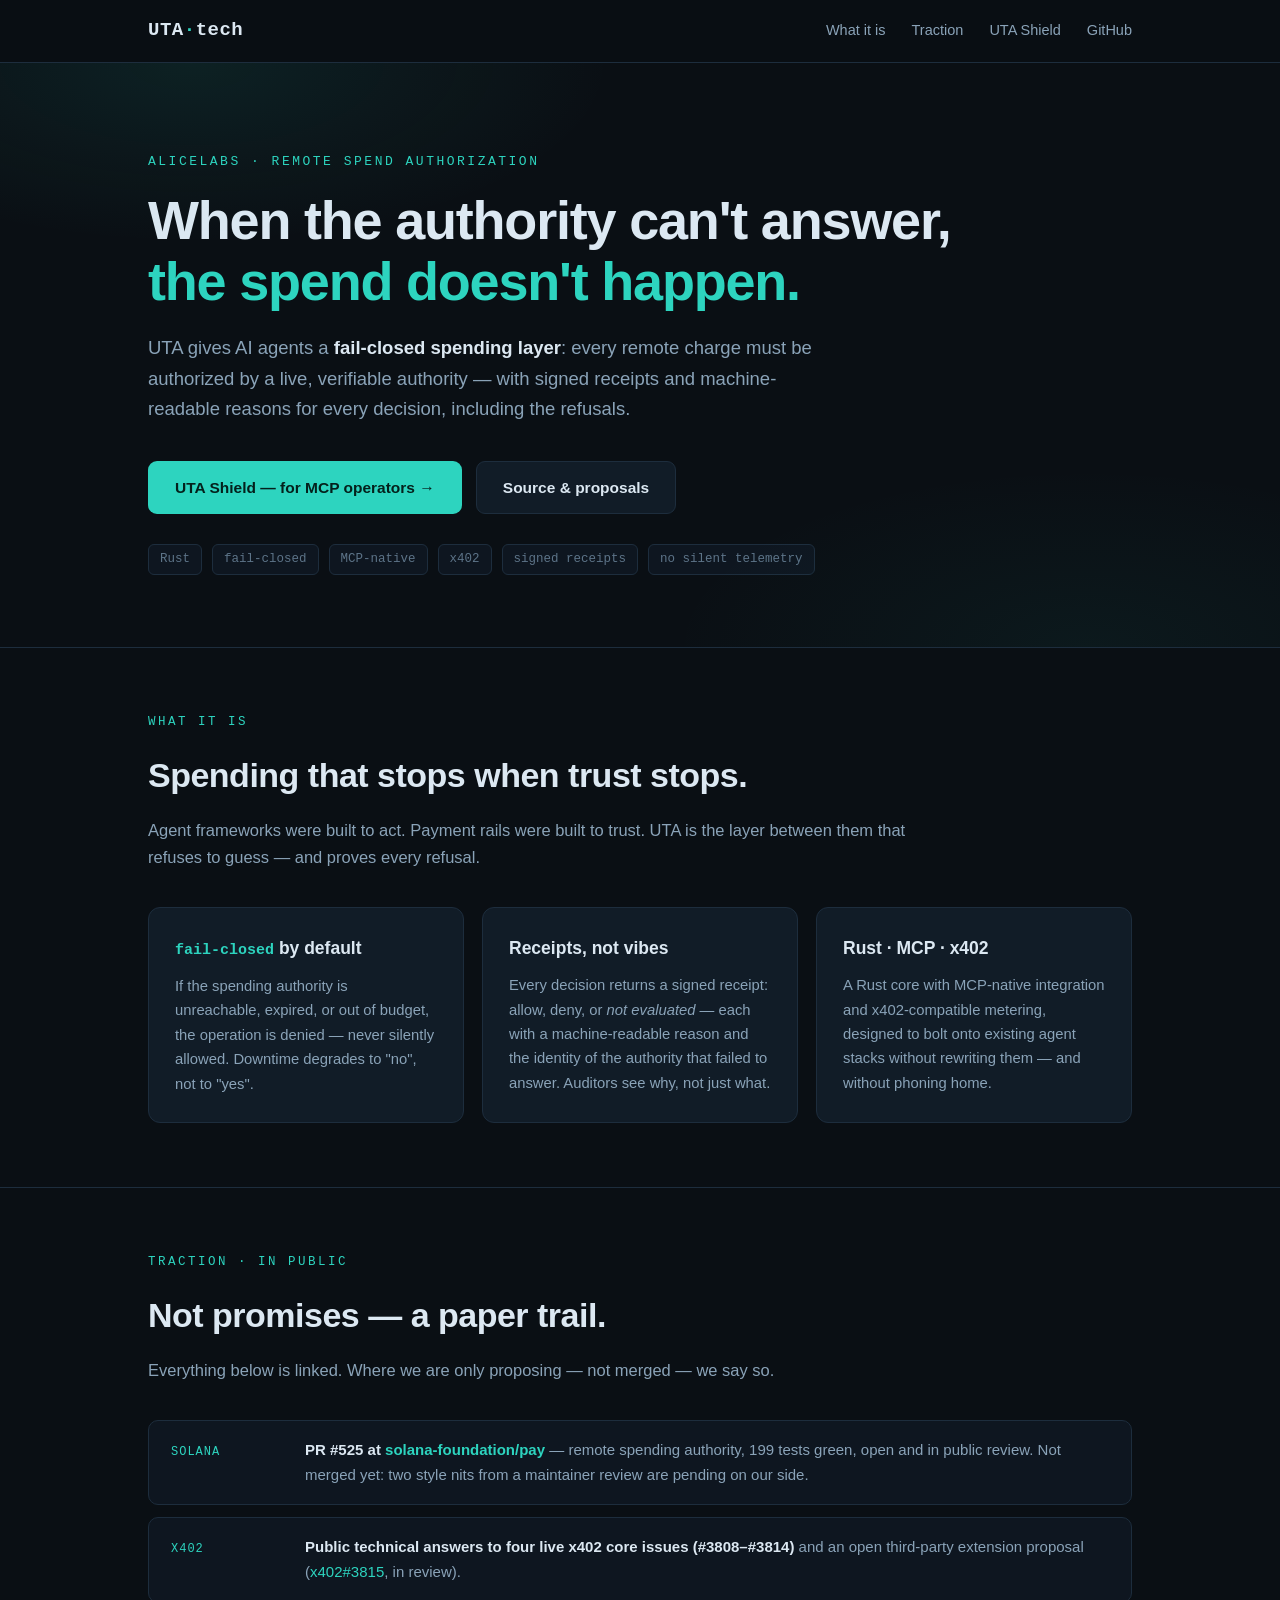
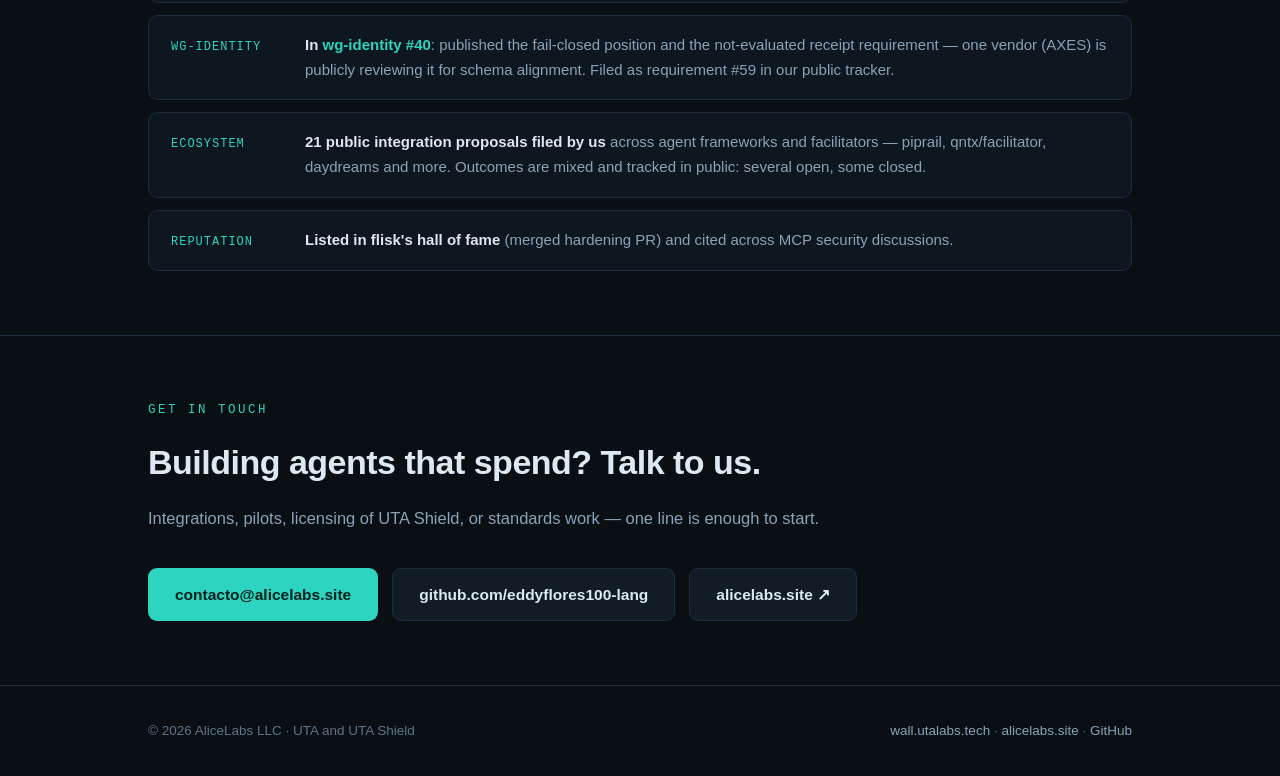
==== index.html @ 0d1d4162 "fix: honest traction rows (audit) — no merged claims, ours-only proposals" ====
<!DOCTYPE html>
<html lang="en">
<head>
<meta charset="UTF-8">
<meta name="viewport" content="width=device-width, initial-scale=1.0">
<title>UTA — fail-closed spend authorization for AI agents · AliceLabs</title>
<meta name="description" content="UTA makes remote spending by AI agents verifiable and fail-closed: when the spending authority can't answer, the spend doesn't happen. Rust, MCP-native, x402-ready. By AliceLabs.">
<link rel="icon" href="data:image/svg+xml,%3Csvg xmlns='http://www.w3.org/2000/svg' viewBox='0 0 32 32'%3E%3Crect width='32' height='32' rx='7' fill='%230a0f14'/%3E%3Cpath d='M8 22 L16 7 L24 22 Z' fill='none' stroke='%232dd4bf' stroke-width='2.4' stroke-linejoin='round'/%3E%3Cpath d='M11.5 22 L16 13.5 L20.5 22 Z' fill='%232dd4bf'/%3E%3C/svg%3E">
<meta property="og:title" content="UTA — fail-closed spend authorization for AI agents">
<meta property="og:description" content="When the authority can't answer, the spend doesn't happen. Rust · MCP · x402. By AliceLabs.">
<meta property="og:url" content="https://utalabs.tech">
<meta property="og:type" content="website">
<style>
  :root{
    --bg:#0a0f14; --bg2:#0e1620; --panel:#111c27; --line:#1d2d3d;
    --tx:#dce8f2; --dim:#8aa3b8; --faint:#5d7488;
    --acc:#2dd4bf; --acc2:#5eead4;
    --mono:'SF Mono',ui-monospace,'Cascadia Code',Menlo,Consolas,monospace;
    --sans:-apple-system,BlinkMacSystemFont,'Segoe UI',Roboto,'Helvetica Neue',Arial,sans-serif;
  }
  *{margin:0;padding:0;box-sizing:border-box}
  html{scroll-behavior:smooth}
  body{background:var(--bg);color:var(--tx);font-family:var(--sans);line-height:1.65;-webkit-font-smoothing:antialiased}
  a{color:var(--acc);text-decoration:none}
  a:hover{color:var(--acc2)}
  .wrap{max-width:1040px;margin:0 auto;padding:0 28px}
  nav{position:sticky;top:0;z-index:9;background:rgba(10,15,20,.86);backdrop-filter:blur(10px);border-bottom:1px solid var(--line)}
  nav .wrap{display:flex;align-items:center;justify-content:space-between;height:62px}
  .brand{font-family:var(--mono);font-weight:700;font-size:19px;letter-spacing:.5px;color:var(--tx)}
  .brand span{color:var(--acc)}
  .navlinks{display:flex;gap:26px;font-size:14.5px}
  .navlinks a{color:var(--dim)}
  .navlinks a:hover{color:var(--acc2)}
  header{padding:88px 0 72px;border-bottom:1px solid var(--line);position:relative;overflow:hidden}
  header::before{content:"";position:absolute;inset:0;background:
    radial-gradient(700px 300px at 15% 0%,rgba(45,212,191,.09),transparent 60%),
    radial-gradient(700px 300px at 85% 100%,rgba(45,212,191,.05),transparent 60%);pointer-events:none}
  .kick{font-family:var(--mono);font-size:13px;letter-spacing:2.5px;text-transform:uppercase;color:var(--acc);margin-bottom:18px}
  h1{font-size:clamp(32px,5.2vw,54px);line-height:1.12;font-weight:800;letter-spacing:-1.2px;max-width:820px}
  h1 em{font-style:normal;color:var(--acc)}
  .sub{margin-top:22px;font-size:18.5px;color:var(--dim);max-width:700px}
  .sub strong{color:var(--tx);font-weight:600}
  .ctas{margin-top:36px;display:flex;gap:14px;flex-wrap:wrap}
  .btn{display:inline-block;padding:13px 26px;border-radius:9px;font-weight:600;font-size:15.5px;border:1px solid transparent;transition:.18s}
  .btn.pri{background:var(--acc);color:#04211c}
  .btn.pri:hover{background:var(--acc2)}
  .btn.sec{border-color:var(--line);color:var(--tx);background:var(--panel)}
  .btn.sec:hover{border-color:var(--acc);color:var(--acc2)}
  .tags{margin-top:30px;display:flex;gap:10px;flex-wrap:wrap;font-family:var(--mono);font-size:12.5px;color:var(--faint)}
  .tags i{font-style:normal;border:1px solid var(--line);border-radius:6px;padding:4px 11px;background:var(--bg2)}
  section{padding:64px 0;border-bottom:1px solid var(--line)}
  .lbl{font-family:var(--mono);font-size:12.5px;letter-spacing:2.5px;text-transform:uppercase;color:var(--acc);margin-bottom:14px}
  h2{font-size:clamp(24px,3.4vw,34px);font-weight:750;letter-spacing:-.5px;margin-bottom:14px}
  .lead{color:var(--dim);font-size:16.5px;max-width:760px;margin-bottom:36px}
  .cards{display:grid;grid-template-columns:repeat(auto-fit,minmax(280px,1fr));gap:18px}
  .card{background:var(--panel);border:1px solid var(--line);border-radius:12px;padding:26px}
  .card h3{font-size:17.5px;margin-bottom:10px;font-weight:700}
  .card h3 code{font-family:var(--mono);color:var(--acc);font-size:15px}
  .card p{color:var(--dim);font-size:14.8px}
  .rows{display:flex;flex-direction:column;gap:12px}
  .row{display:flex;gap:16px;align-items:baseline;background:var(--bg2);border:1px solid var(--line);border-radius:10px;padding:17px 22px}
  .row .b{font-family:var(--mono);font-size:12px;color:var(--acc);white-space:nowrap;letter-spacing:1px;text-transform:uppercase;min-width:118px}
  .row p{color:var(--dim);font-size:15px}
  .row p b{color:var(--tx);font-weight:600}
  .contact{display:flex;gap:14px;flex-wrap:wrap;margin-top:8px}
  footer{padding:34px 0;color:var(--faint);font-size:13.5px}
  footer .wrap{display:flex;justify-content:space-between;flex-wrap:wrap;gap:10px}
  footer a{color:var(--dim)}
  @media(max-width:640px){ .row{flex-direction:column;gap:6px} .navlinks{display:none} }
</style>
</head>
<body>

<nav>
  <div class="wrap">
    <div class="brand">UTA<span>·</span>tech</div>
    <div class="navlinks">
      <a href="#what">What it is</a>
      <a href="#proof">Traction</a>
      <a href="https://wall.utalabs.tech">UTA&nbsp;Shield</a>
      <a href="https://github.com/eddyflores100-lang">GitHub</a>
    </div>
  </div>
</nav>

<header>
  <div class="wrap">
    <div class="kick">AliceLabs · Remote spend authorization</div>
    <h1>When the authority can't answer, <em>the spend doesn't happen.</em></h1>
    <p class="sub">UTA gives AI agents a <strong>fail-closed spending layer</strong>: every remote charge must be authorized by a live, verifiable authority — with signed receipts and machine-readable reasons for every decision, including the refusals.</p>
    <div class="ctas">
      <a class="btn pri" href="https://wall.utalabs.tech">UTA Shield — for MCP operators →</a>
      <a class="btn sec" href="https://github.com/eddyflores100-lang">Source &amp; proposals</a>
    </div>
    <div class="tags"><i>Rust</i><i>fail-closed</i><i>MCP-native</i><i>x402</i><i>signed receipts</i><i>no silent telemetry</i></div>
  </div>
</header>

<section id="what">
  <div class="wrap">
    <div class="lbl">What it is</div>
    <h2>Spending that stops when trust stops.</h2>
    <p class="lead">Agent frameworks were built to act. Payment rails were built to trust. UTA is the layer between them that refuses to guess — and proves every refusal.</p>
    <div class="cards">
      <div class="card">
        <h3><code>fail-closed</code> by default</h3>
        <p>If the spending authority is unreachable, expired, or out of budget, the operation is denied — never silently allowed. Downtime degrades to "no", not to "yes".</p>
      </div>
      <div class="card">
        <h3>Receipts, not vibes</h3>
        <p>Every decision returns a signed receipt: allow, deny, or <em>not evaluated</em> — each with a machine-readable reason and the identity of the authority that failed to answer. Auditors see why, not just what.</p>
      </div>
      <div class="card">
        <h3>Rust · MCP · x402</h3>
        <p>A Rust core with MCP-native integration and x402-compatible metering, designed to bolt onto existing agent stacks without rewriting them — and without phoning home.</p>
      </div>
    </div>
  </div>
</section>

<section id="proof">
  <div class="wrap">
    <div class="lbl">Traction · in public</div>
    <h2>Not promises — a paper trail.</h2>
    <p class="lead">Everything below is linked. Where we are only proposing — not merged — we say so.</p>
    <div class="rows">
      <div class="row"><div class="b">Solana</div><p><b>PR #525 at <a href="https://github.com/solana-foundation/pay">solana-foundation/pay</a></b> — remote spending authority, 199 tests green, open and in public review. Not merged yet: two style nits from a maintainer review are pending on our side.</p></div>
      <div class="row"><div class="b">x402</div><p><b>Public technical answers to four live x402 core issues (#3808–#3814)</b> and an open third-party extension proposal (<a href="https://github.com/x402-foundation/x402/pull/3815">x402#3815</a>, in review).</p></div>
      <div class="row"><div class="b">wg-identity</div><p><b>In <a href="https://github.com/x402-foundation/wg-identity">wg-identity #40</a></b>: published the fail-closed position and the not-evaluated receipt requirement — one vendor (AXES) is publicly reviewing it for schema alignment. Filed as requirement #59 in our public tracker.</p></div>
      <div class="row"><div class="b">Ecosystem</div><p><b>21 public integration proposals filed by us</b> across agent frameworks and facilitators — piprail, qntx/facilitator, daydreams and more. Outcomes are mixed and tracked in public: several open, some closed.</p></div>
      <div class="row"><div class="b">Reputation</div><p><b>Listed in flisk's hall of fame</b> (merged hardening PR) and cited across MCP security discussions.</p></div>
    </div>
  </div>
</section>

<section id="contact">
  <div class="wrap">
    <div class="lbl">Get in touch</div>
    <h2>Building agents that spend? Talk to us.</h2>
    <p class="lead">Integrations, pilots, licensing of UTA Shield, or standards work — one line is enough to start.</p>
    <div class="contact">
      <a class="btn pri" href="mailto:contacto@alicelabs.site">contacto@alicelabs.site</a>
      <a class="btn sec" href="https://github.com/eddyflores100-lang">github.com/eddyflores100-lang</a>
      <a class="btn sec" href="https://alicelabs.site">alicelabs.site ↗</a>
    </div>
  </div>
</section>

<footer>
  <div class="wrap">
    <div>© 2026 AliceLabs LLC · UTA and UTA Shield</div>
    <div><a href="https://wall.utalabs.tech">wall.utalabs.tech</a> · <a href="https://alicelabs.site">alicelabs.site</a> · <a href="https://github.com/eddyflores100-lang">GitHub</a></div>
  </div>
</footer>

</body>
</html>
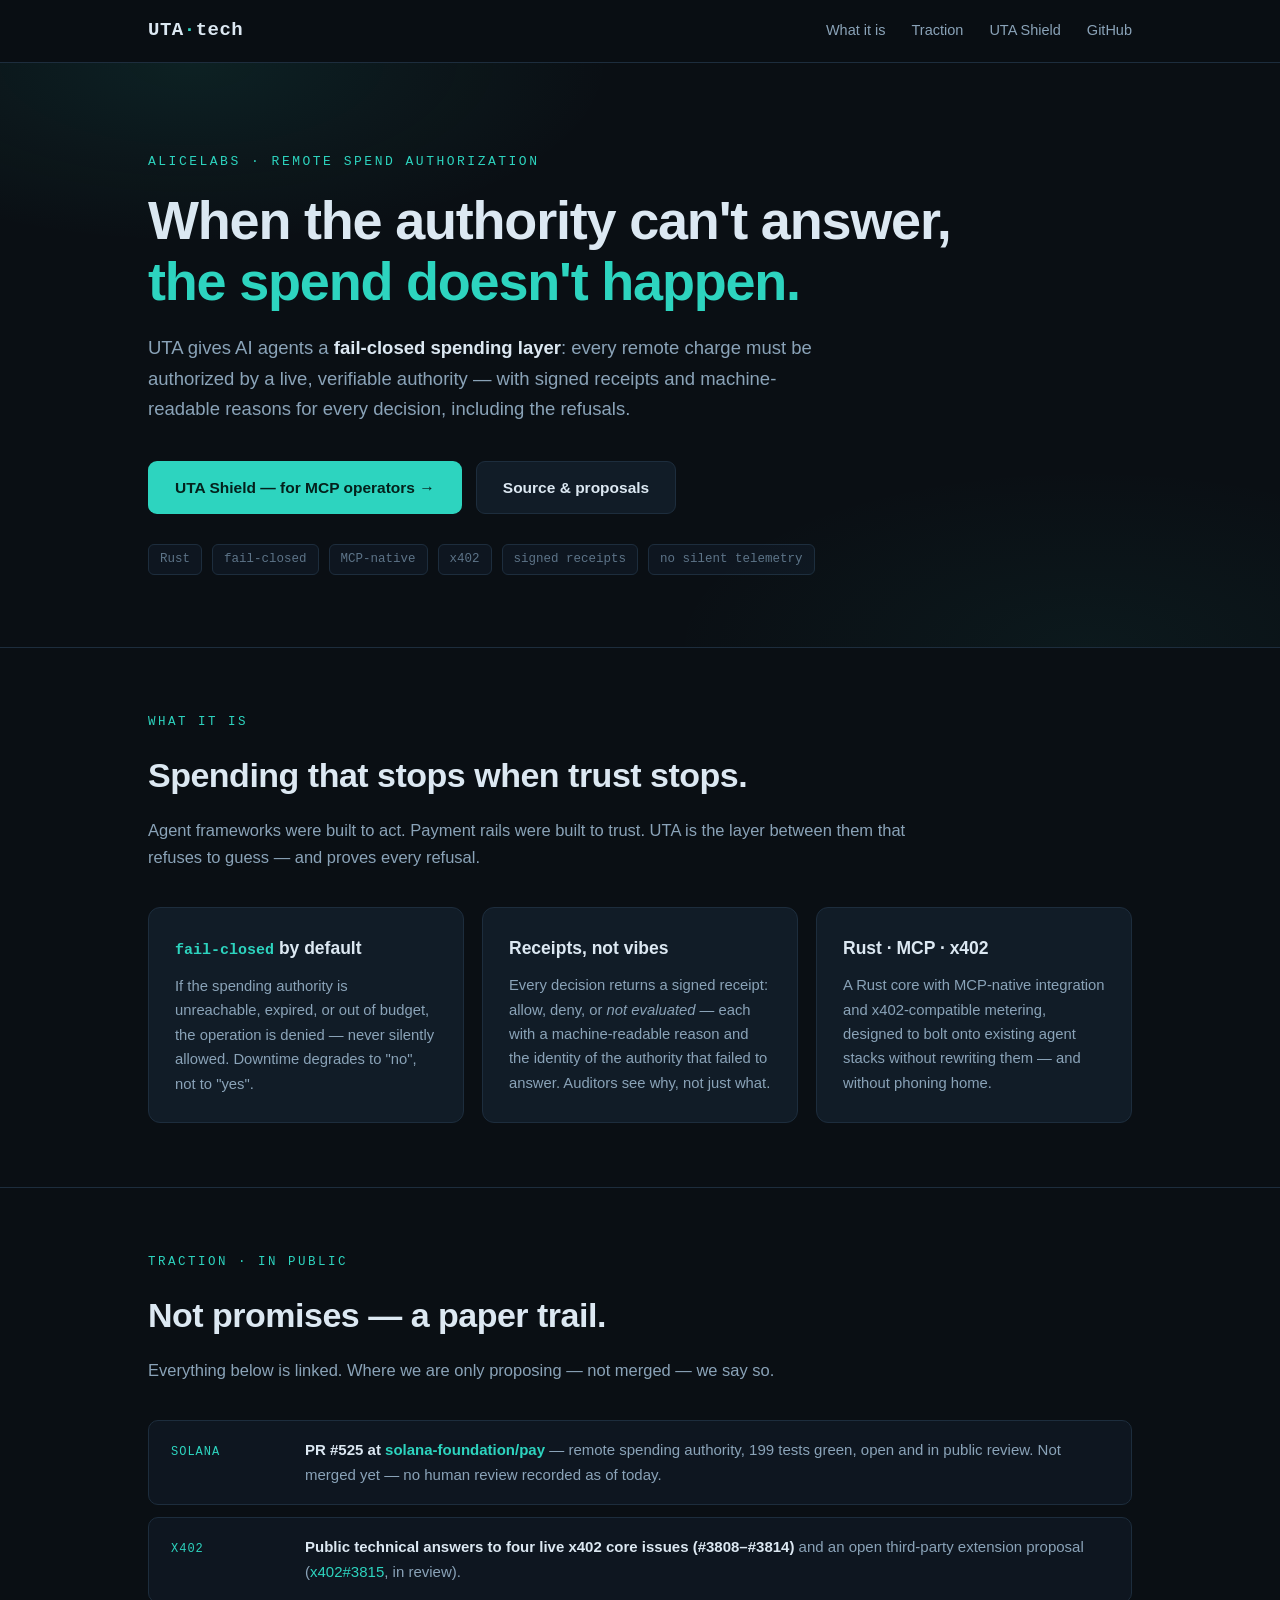
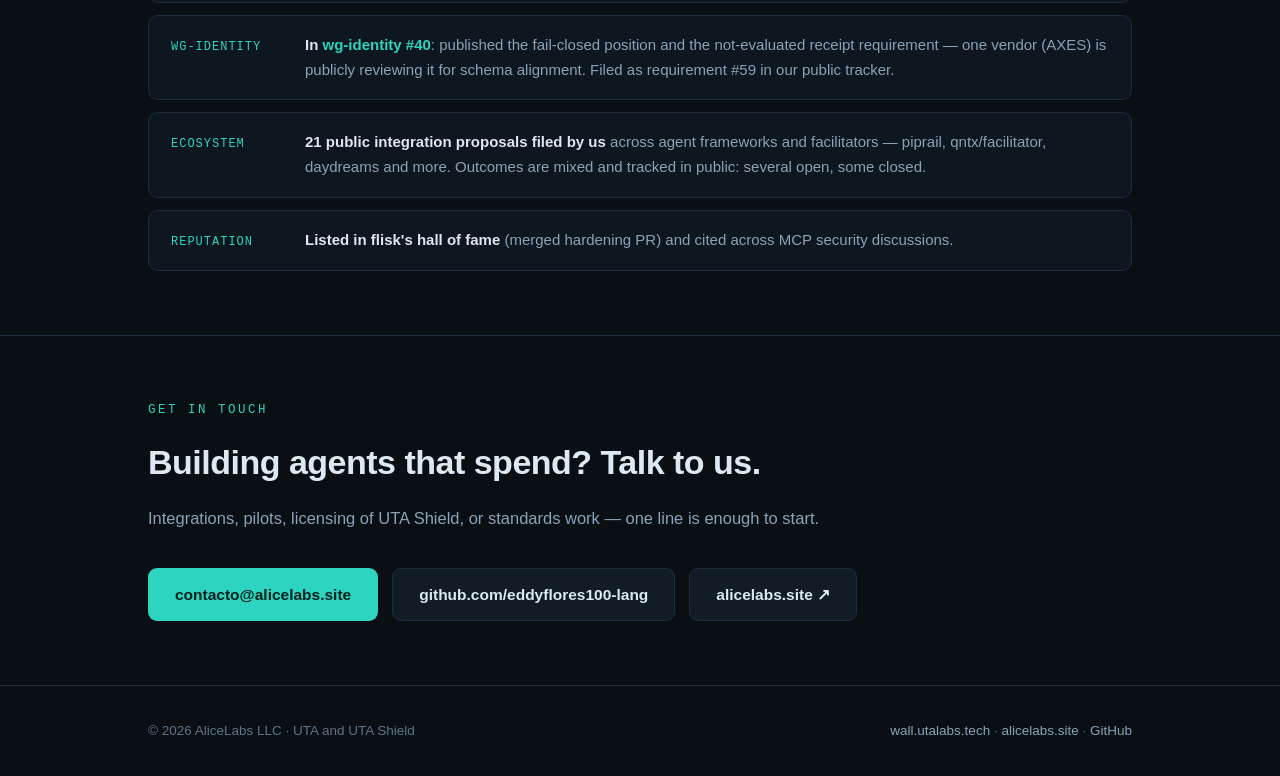
==== commit a814c49d: "fix: pay#525 row — no verifiable human review; state only facts" ====
--- a/index.html
+++ b/index.html
@@ -124,7 +124,7 @@
     <h2>Not promises — a paper trail.</h2>
     <p class="lead">Everything below is linked. Where we are only proposing — not merged — we say so.</p>
     <div class="rows">
-      <div class="row"><div class="b">Solana</div><p><b>PR #525 at <a href="https://github.com/solana-foundation/pay">solana-foundation/pay</a></b> — remote spending authority, 199 tests green, open and in public review. Not merged yet: two style nits from a maintainer review are pending on our side.</p></div>
+      <div class="row"><div class="b">Solana</div><p><b>PR #525 at <a href="https://github.com/solana-foundation/pay">solana-foundation/pay</a></b> — remote spending authority, 199 tests green, open and in public review. Not merged yet — no human review recorded as of today.</p></div>
       <div class="row"><div class="b">x402</div><p><b>Public technical answers to four live x402 core issues (#3808–#3814)</b> and an open third-party extension proposal (<a href="https://github.com/x402-foundation/x402/pull/3815">x402#3815</a>, in review).</p></div>
       <div class="row"><div class="b">wg-identity</div><p><b>In <a href="https://github.com/x402-foundation/wg-identity">wg-identity #40</a></b>: published the fail-closed position and the not-evaluated receipt requirement — one vendor (AXES) is publicly reviewing it for schema alignment. Filed as requirement #59 in our public tracker.</p></div>
       <div class="row"><div class="b">Ecosystem</div><p><b>21 public integration proposals filed by us</b> across agent frameworks and facilitators — piprail, qntx/facilitator, daydreams and more. Outcomes are mixed and tracked in public: several open, some closed.</p></div>
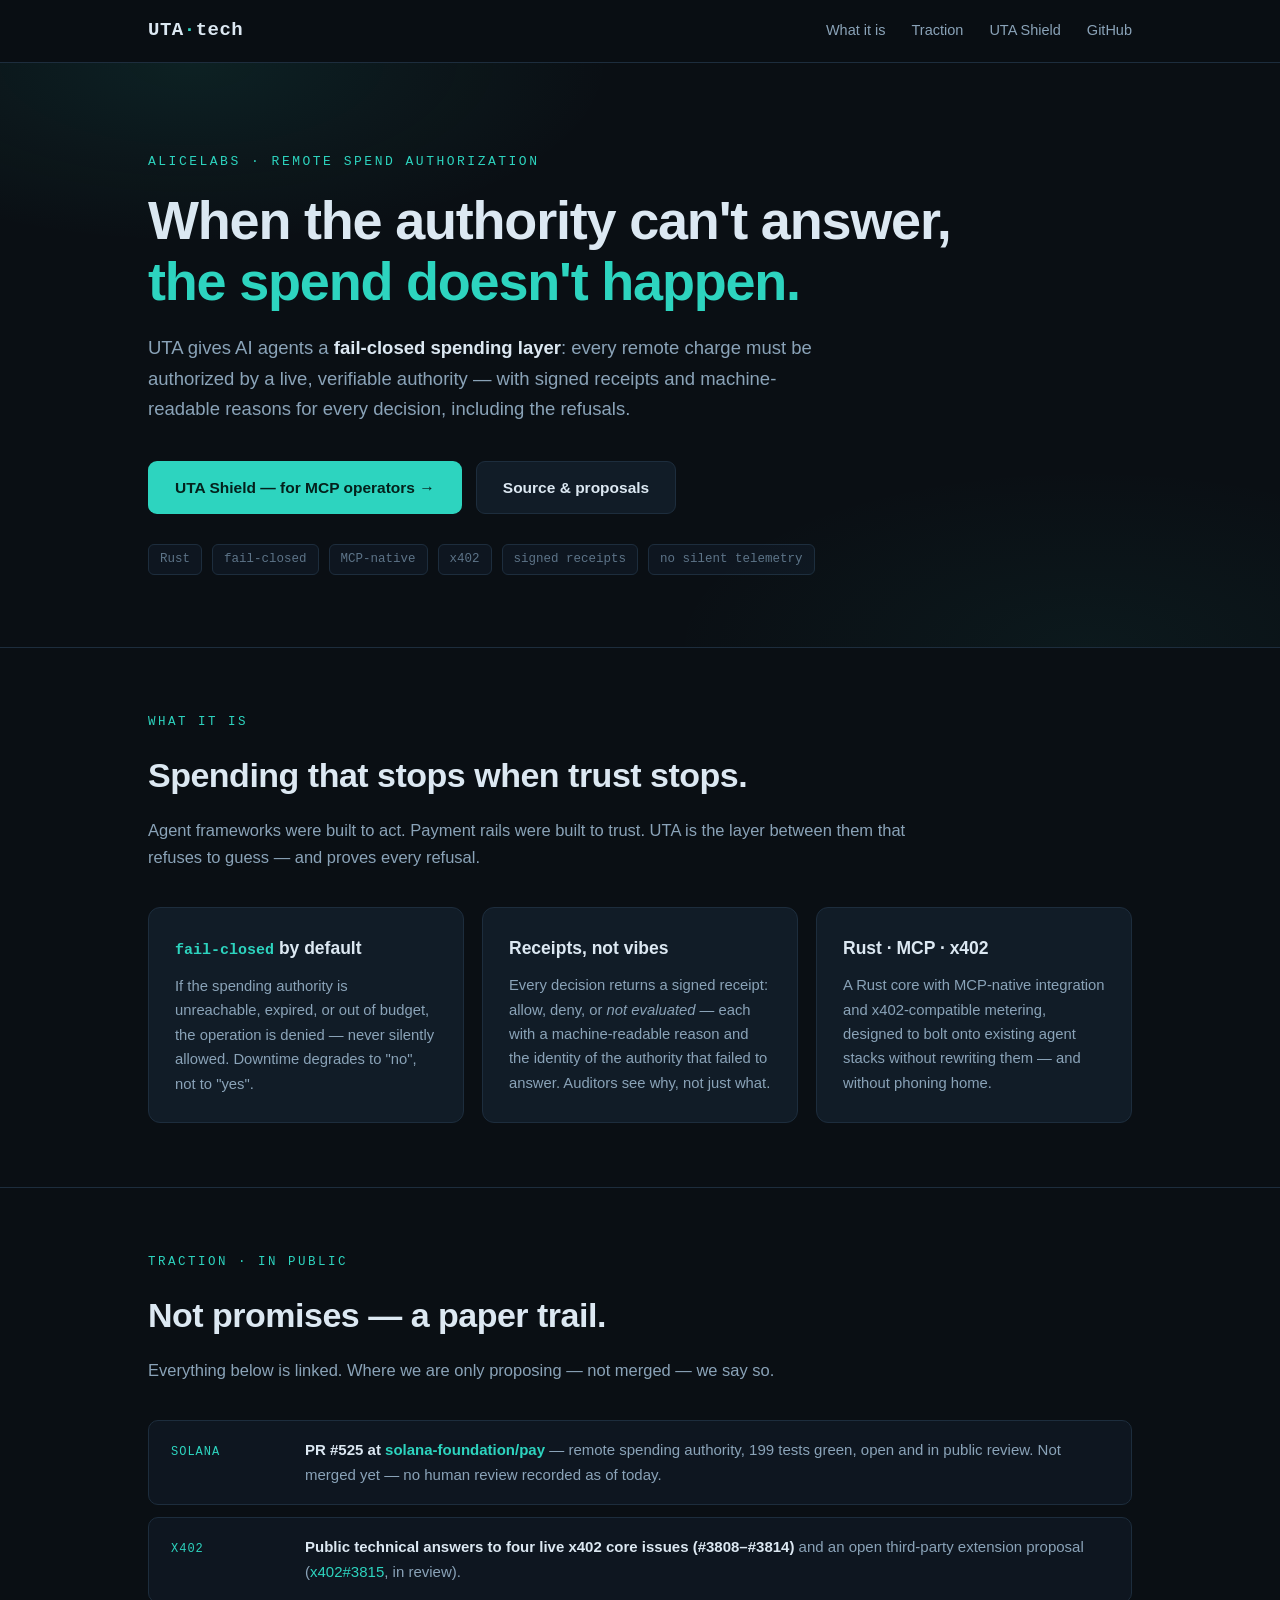
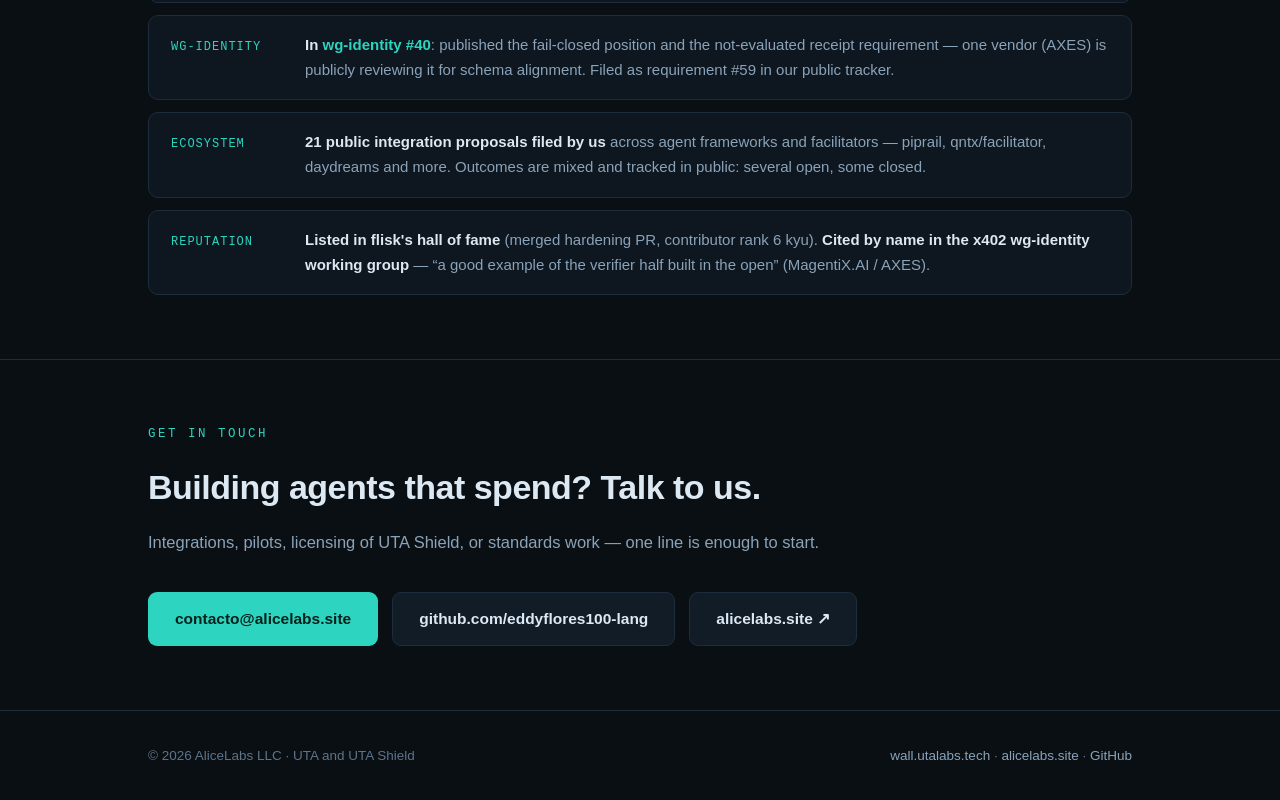
==== commit 2f888056: "fix: sharpen reputation row — concrete public citation (wg-identity) instead of vague claim" ====
--- a/index.html
+++ b/index.html
@@ -128,7 +128,7 @@
       <div class="row"><div class="b">x402</div><p><b>Public technical answers to four live x402 core issues (#3808–#3814)</b> and an open third-party extension proposal (<a href="https://github.com/x402-foundation/x402/pull/3815">x402#3815</a>, in review).</p></div>
       <div class="row"><div class="b">wg-identity</div><p><b>In <a href="https://github.com/x402-foundation/wg-identity">wg-identity #40</a></b>: published the fail-closed position and the not-evaluated receipt requirement — one vendor (AXES) is publicly reviewing it for schema alignment. Filed as requirement #59 in our public tracker.</p></div>
       <div class="row"><div class="b">Ecosystem</div><p><b>21 public integration proposals filed by us</b> across agent frameworks and facilitators — piprail, qntx/facilitator, daydreams and more. Outcomes are mixed and tracked in public: several open, some closed.</p></div>
-      <div class="row"><div class="b">Reputation</div><p><b>Listed in flisk's hall of fame</b> (merged hardening PR) and cited across MCP security discussions.</p></div>
+      <div class="row"><div class="b">Reputation</div><p><b>Listed in flisk's hall of fame</b> (merged hardening PR, contributor rank 6 kyu). <b>Cited by name in the x402 wg-identity working group</b> — “a good example of the verifier half built in the open” (MagentiX.AI / AXES).</p></div>
     </div>
   </div>
 </section>
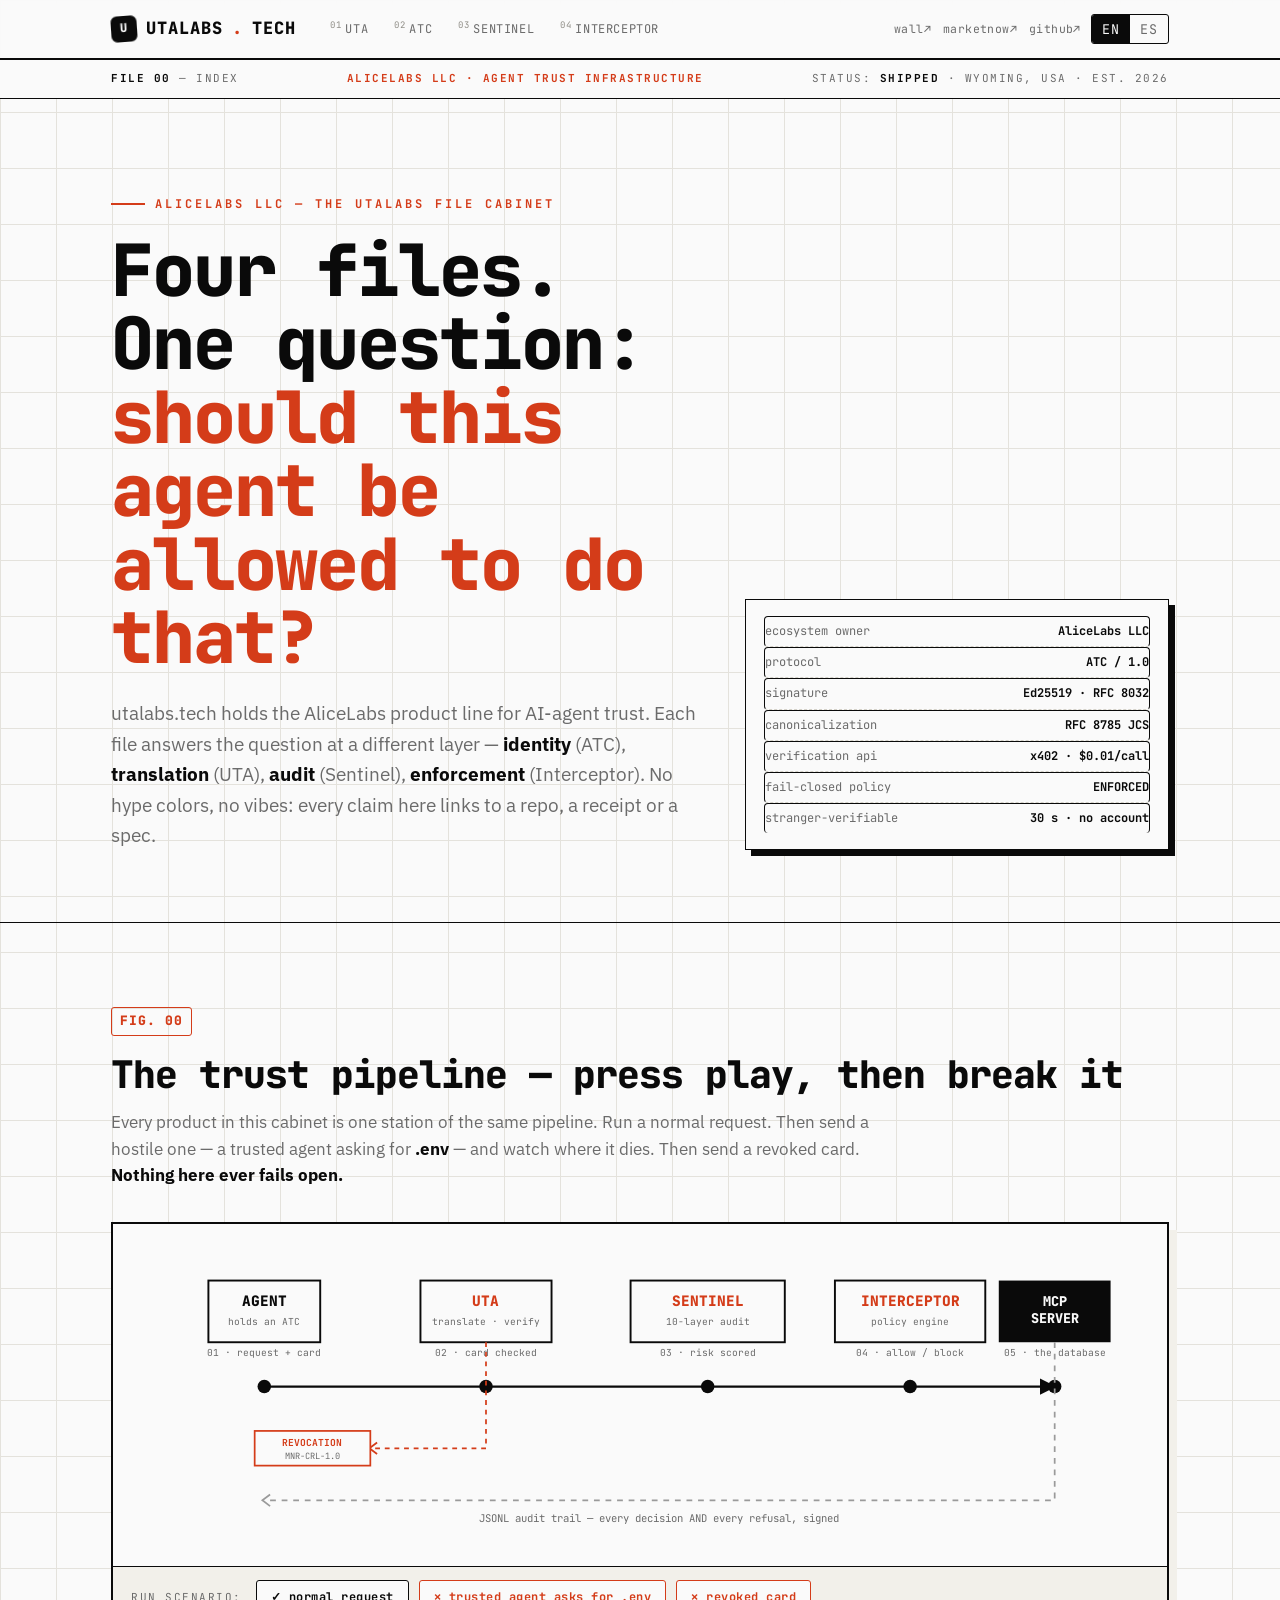
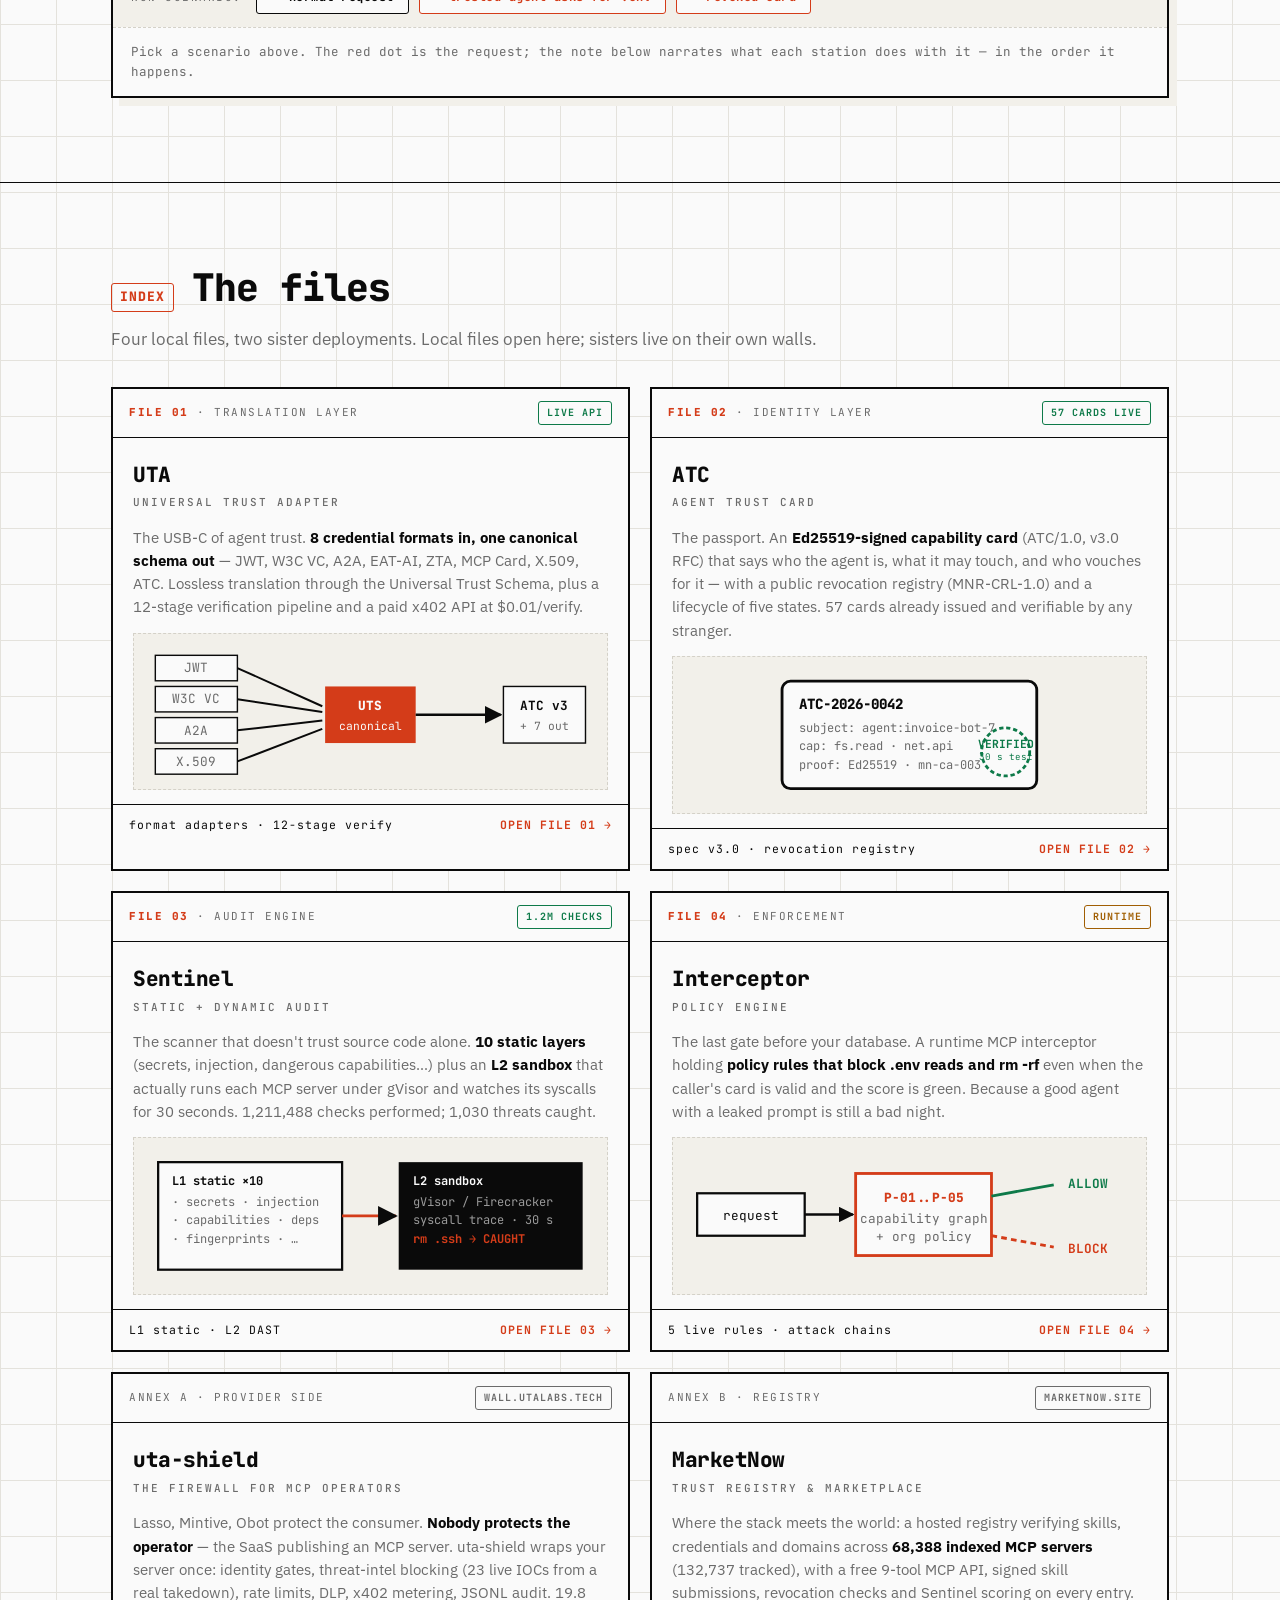
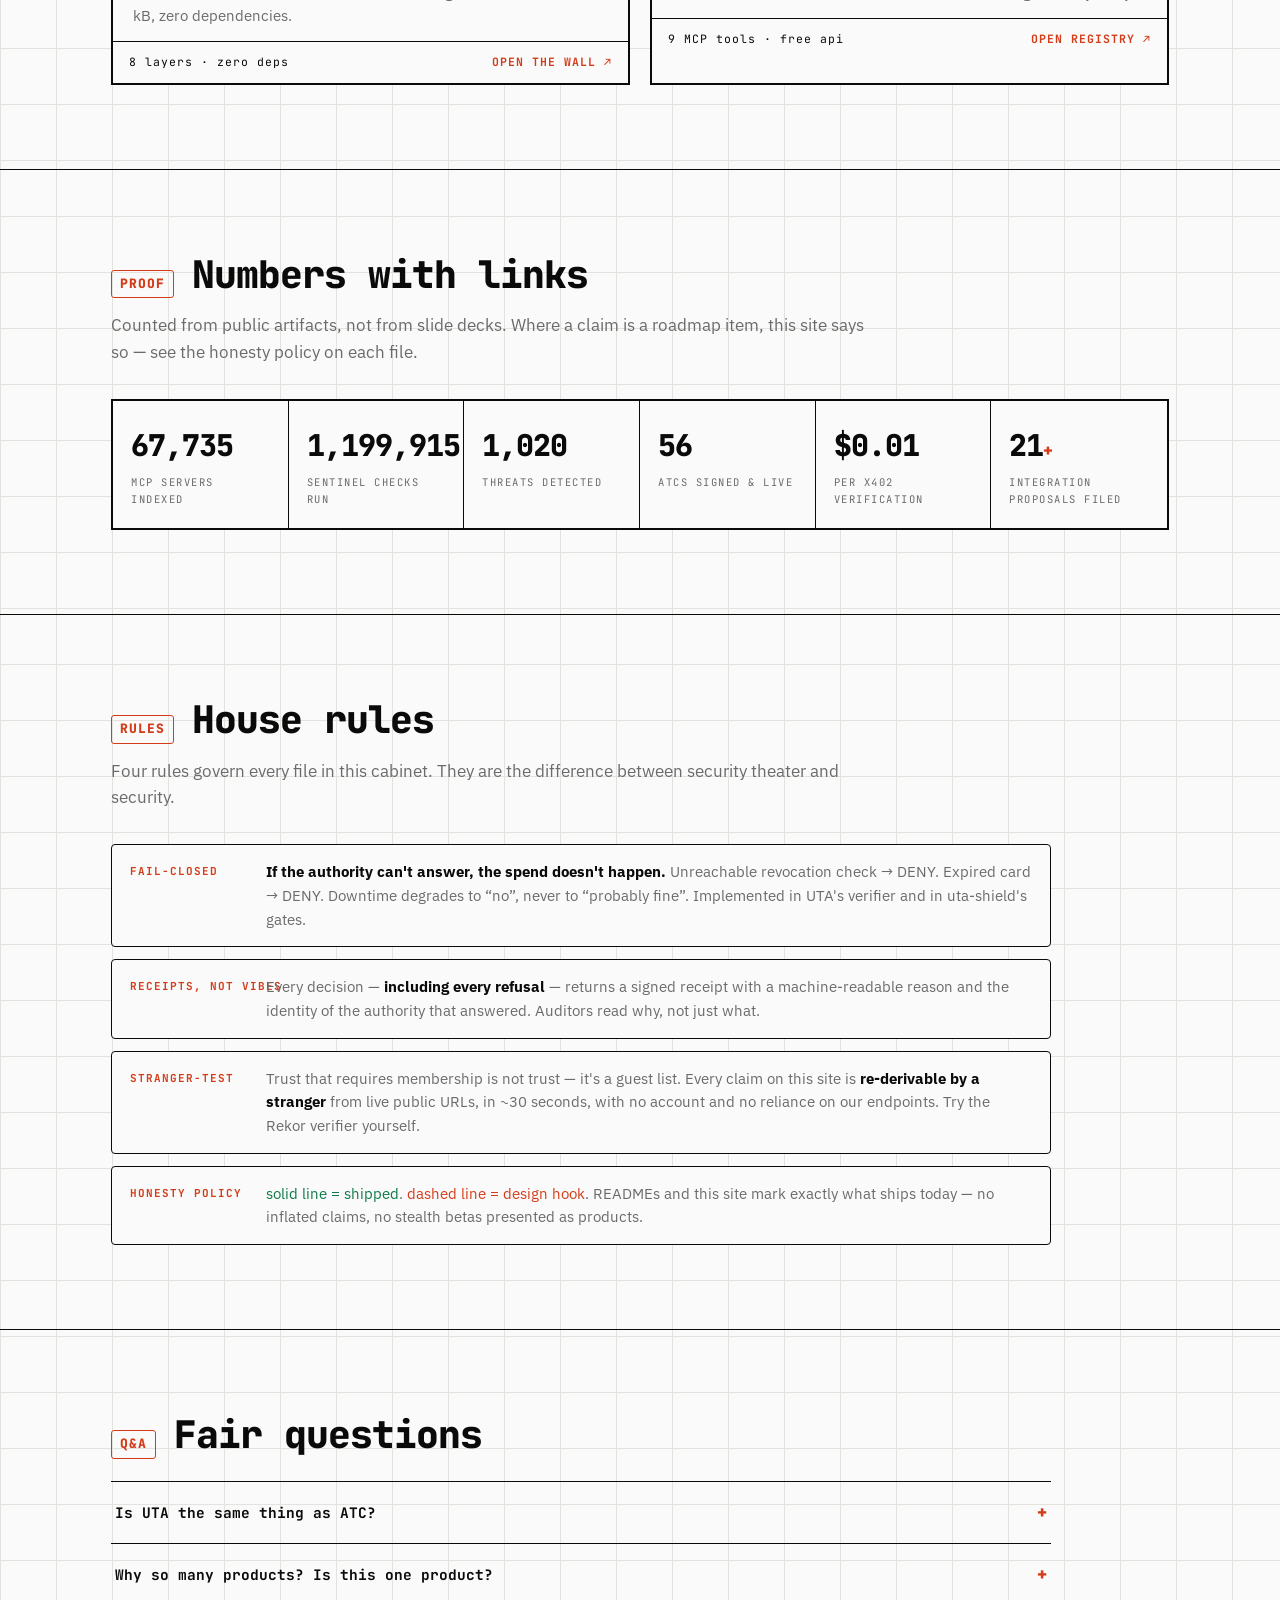
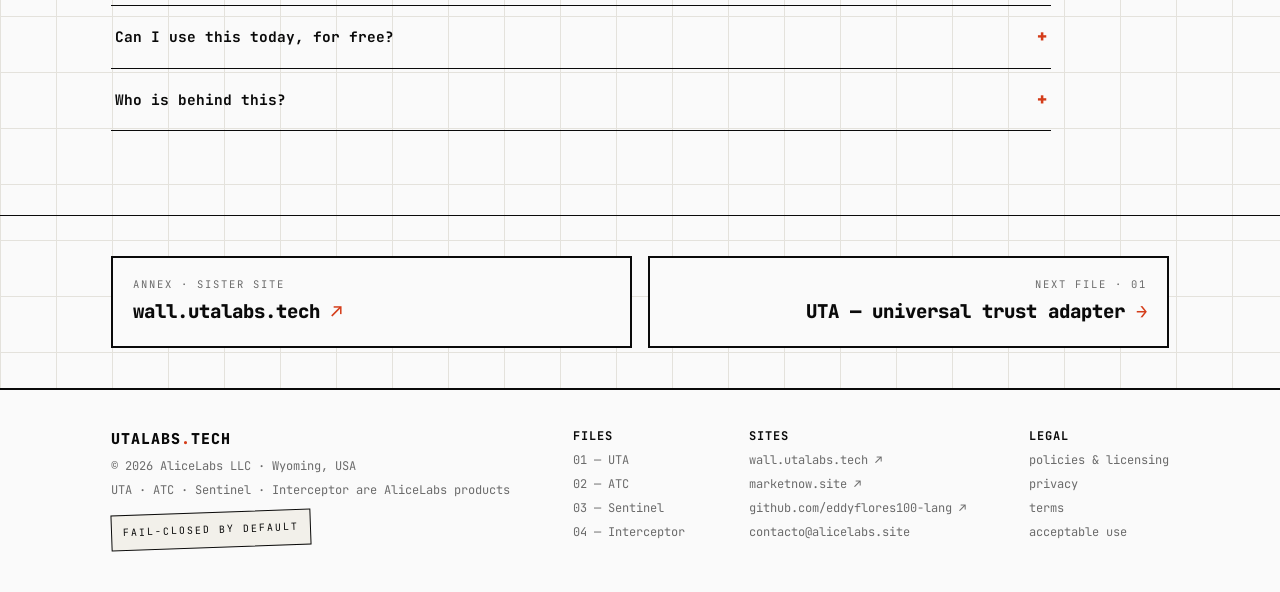
==== commit b71dba7b: "Rebuild utalabs.tech as multi-file product cabinet - remove old single-page UTA site - add FILE 01-0" ====
--- a/index.html
+++ b/index.html
@@ -1,157 +1,411 @@
 <!DOCTYPE html>
-<html lang="en">
+<html lang="en" data-lang="en">
 <head>
 <meta charset="UTF-8">
 <meta name="viewport" content="width=device-width, initial-scale=1.0">
-<title>UTA — fail-closed spend authorization for AI agents · AliceLabs</title>
-<meta name="description" content="UTA makes remote spending by AI agents verifiable and fail-closed: when the spending authority can't answer, the spend doesn't happen. Rust, MCP-native, x402-ready. By AliceLabs.">
-<link rel="icon" href="data:image/svg+xml,%3Csvg xmlns='http://www.w3.org/2000/svg' viewBox='0 0 32 32'%3E%3Crect width='32' height='32' rx='7' fill='%230a0f14'/%3E%3Cpath d='M8 22 L16 7 L24 22 Z' fill='none' stroke='%232dd4bf' stroke-width='2.4' stroke-linejoin='round'/%3E%3Cpath d='M11.5 22 L16 13.5 L20.5 22 Z' fill='%232dd4bf'/%3E%3C/svg%3E">
-<meta property="og:title" content="UTA — fail-closed spend authorization for AI agents">
-<meta property="og:description" content="When the authority can't answer, the spend doesn't happen. Rust · MCP · x402. By AliceLabs.">
-<meta property="og:url" content="https://utalabs.tech">
-<meta property="og:type" content="website">
-<style>
-  :root{
-    --bg:#0a0f14; --bg2:#0e1620; --panel:#111c27; --line:#1d2d3d;
-    --tx:#dce8f2; --dim:#8aa3b8; --faint:#5d7488;
-    --acc:#2dd4bf; --acc2:#5eead4;
-    --mono:'SF Mono',ui-monospace,'Cascadia Code',Menlo,Consolas,monospace;
-    --sans:-apple-system,BlinkMacSystemFont,'Segoe UI',Roboto,'Helvetica Neue',Arial,sans-serif;
-  }
-  *{margin:0;padding:0;box-sizing:border-box}
-  html{scroll-behavior:smooth}
-  body{background:var(--bg);color:var(--tx);font-family:var(--sans);line-height:1.65;-webkit-font-smoothing:antialiased}
-  a{color:var(--acc);text-decoration:none}
-  a:hover{color:var(--acc2)}
-  .wrap{max-width:1040px;margin:0 auto;padding:0 28px}
-  nav{position:sticky;top:0;z-index:9;background:rgba(10,15,20,.86);backdrop-filter:blur(10px);border-bottom:1px solid var(--line)}
-  nav .wrap{display:flex;align-items:center;justify-content:space-between;height:62px}
-  .brand{font-family:var(--mono);font-weight:700;font-size:19px;letter-spacing:.5px;color:var(--tx)}
-  .brand span{color:var(--acc)}
-  .navlinks{display:flex;gap:26px;font-size:14.5px}
-  .navlinks a{color:var(--dim)}
-  .navlinks a:hover{color:var(--acc2)}
-  header{padding:88px 0 72px;border-bottom:1px solid var(--line);position:relative;overflow:hidden}
-  header::before{content:"";position:absolute;inset:0;background:
-    radial-gradient(700px 300px at 15% 0%,rgba(45,212,191,.09),transparent 60%),
-    radial-gradient(700px 300px at 85% 100%,rgba(45,212,191,.05),transparent 60%);pointer-events:none}
-  .kick{font-family:var(--mono);font-size:13px;letter-spacing:2.5px;text-transform:uppercase;color:var(--acc);margin-bottom:18px}
-  h1{font-size:clamp(32px,5.2vw,54px);line-height:1.12;font-weight:800;letter-spacing:-1.2px;max-width:820px}
-  h1 em{font-style:normal;color:var(--acc)}
-  .sub{margin-top:22px;font-size:18.5px;color:var(--dim);max-width:700px}
-  .sub strong{color:var(--tx);font-weight:600}
-  .ctas{margin-top:36px;display:flex;gap:14px;flex-wrap:wrap}
-  .btn{display:inline-block;padding:13px 26px;border-radius:9px;font-weight:600;font-size:15.5px;border:1px solid transparent;transition:.18s}
-  .btn.pri{background:var(--acc);color:#04211c}
-  .btn.pri:hover{background:var(--acc2)}
-  .btn.sec{border-color:var(--line);color:var(--tx);background:var(--panel)}
-  .btn.sec:hover{border-color:var(--acc);color:var(--acc2)}
-  .tags{margin-top:30px;display:flex;gap:10px;flex-wrap:wrap;font-family:var(--mono);font-size:12.5px;color:var(--faint)}
-  .tags i{font-style:normal;border:1px solid var(--line);border-radius:6px;padding:4px 11px;background:var(--bg2)}
-  section{padding:64px 0;border-bottom:1px solid var(--line)}
-  .lbl{font-family:var(--mono);font-size:12.5px;letter-spacing:2.5px;text-transform:uppercase;color:var(--acc);margin-bottom:14px}
-  h2{font-size:clamp(24px,3.4vw,34px);font-weight:750;letter-spacing:-.5px;margin-bottom:14px}
-  .lead{color:var(--dim);font-size:16.5px;max-width:760px;margin-bottom:36px}
-  .cards{display:grid;grid-template-columns:repeat(auto-fit,minmax(280px,1fr));gap:18px}
-  .card{background:var(--panel);border:1px solid var(--line);border-radius:12px;padding:26px}
-  .card h3{font-size:17.5px;margin-bottom:10px;font-weight:700}
-  .card h3 code{font-family:var(--mono);color:var(--acc);font-size:15px}
-  .card p{color:var(--dim);font-size:14.8px}
-  .rows{display:flex;flex-direction:column;gap:12px}
-  .row{display:flex;gap:16px;align-items:baseline;background:var(--bg2);border:1px solid var(--line);border-radius:10px;padding:17px 22px}
-  .row .b{font-family:var(--mono);font-size:12px;color:var(--acc);white-space:nowrap;letter-spacing:1px;text-transform:uppercase;min-width:118px}
-  .row p{color:var(--dim);font-size:15px}
-  .row p b{color:var(--tx);font-weight:600}
-  .contact{display:flex;gap:14px;flex-wrap:wrap;margin-top:8px}
-  footer{padding:34px 0;color:var(--faint);font-size:13.5px}
-  footer .wrap{display:flex;justify-content:space-between;flex-wrap:wrap;gap:10px}
-  footer a{color:var(--dim)}
-  @media(max-width:640px){ .row{flex-direction:column;gap:6px} .navlinks{display:none} }
-</style>
+<title>utalabs.tech — agent trust infrastructure, in files · AliceLabs LLC</title>
+<meta name="description" content="utalabs.tech is the file cabinet of AliceLabs' agent-trust stack: UTA (credential translation), ATC (agent identity), Sentinel (audit engine), Interceptor (runtime enforcement). One question runs through every file: should this agent be allowed to do that?">
+<link rel="canonical" href="https://utalabs.tech/">
+<link rel="icon" href="data:image/svg+xml,%3Csvg xmlns='http://www.w3.org/2000/svg' viewBox='0 0 32 32'%3E%3Crect width='32' height='32' rx='6' fill='%230a0a0a'/%3E%3Cpath d='M8 10 L8 22 M8 22 L16 9 L24 22 M24 10 L24 22' stroke='%23d43c19' stroke-width='2.6' fill='none' stroke-linecap='square'/%3E%3C/svg%3E">
+<meta property="og:title" content="utalabs.tech — agent trust infrastructure, in files">
+<meta property="og:description" content="UTA · ATC · Sentinel · Interceptor. Four files, one question: should this agent be allowed to do that? By AliceLabs LLC.">
+<meta property="og:url" content="https://utalabs.tech/">
+<link rel="preconnect" href="https://fonts.googleapis.com">
+<link rel="preconnect" href="https://fonts.gstatic.com" crossorigin>
+<link href="https://fonts.googleapis.com/css2?family=JetBrains+Mono:wght@400;500;700;800&family=IBM+Plex+Sans:wght@400;500;600;700&display=swap" rel="stylesheet">
+<link rel="stylesheet" href="/assets/site.css">
 </head>
 <body>
 
-<nav>
-  <div class="wrap">
-    <div class="brand">UTA<span>·</span>tech</div>
-    <div class="navlinks">
-      <a href="#what">What it is</a>
-      <a href="#proof">Traction</a>
-      <a href="https://wall.utalabs.tech">UTA&nbsp;Shield</a>
-      <a href="https://github.com/eddyflores100-lang">GitHub</a>
+<!-- ============ NAV ============ -->
+<nav class="topbar">
+  <div class="wrap">
+    <a class="brand" href="/"><span class="stamp">U</span>UTALABS<span style="color:var(--signal)">.</span>TECH</a>
+    <div class="navfiles">
+      <a href="/uta/"><sup>01</sup>UTA</a>
+      <a href="/atc/"><sup>02</sup>ATC</a>
+      <a href="/sentinel/"><sup>03</sup>SENTINEL</a>
+      <a href="/interceptor/"><sup>04</sup>INTERCEPTOR</a>
+    </div>
+    <div class="navright">
+      <div class="extlinks">
+        <a href="https://wall.utalabs.tech" title="uta-shield — provider-side MCP firewall">wall↗</a>
+        <a href="https://www.marketnow.site" title="MarketNow — trust registry">marketnow↗</a>
+        <a href="https://github.com/eddyflores100-lang" title="GitHub">github↗</a>
+      </div>
+      <div class="langsw">
+        <button data-setlang="en" class="on">EN</button>
+        <button data-setlang="es">ES</button>
+      </div>
     </div>
   </div>
 </nav>
 
-<header>
-  <div class="wrap">
-    <div class="kick">AliceLabs · Remote spend authorization</div>
-    <h1>When the authority can't answer, <em>the spend doesn't happen.</em></h1>
-    <p class="sub">UTA gives AI agents a <strong>fail-closed spending layer</strong>: every remote charge must be authorized by a live, verifiable authority — with signed receipts and machine-readable reasons for every decision, including the refusals.</p>
-    <div class="ctas">
-      <a class="btn pri" href="https://wall.utalabs.tech">UTA Shield — for MCP operators →</a>
-      <a class="btn sec" href="https://github.com/eddyflores100-lang">Source &amp; proposals</a>
-    </div>
-    <div class="tags"><i>Rust</i><i>fail-closed</i><i>MCP-native</i><i>x402</i><i>signed receipts</i><i>no silent telemetry</i></div>
+<!-- ============ FILE STRIP ============ -->
+<div class="filestrip">
+  <div class="wrap">
+    <span><b>FILE 00</b> — index</span>
+    <span class="fs-signal">ALICELABS LLC · agent trust infrastructure</span>
+    <span>status: <b class="ok">shipped</b> · wyoming, usa · est. 2026</span>
+  </div>
+</div>
+
+<!-- ============ HERO ============ -->
+<header class="hero">
+  <div class="wrap herorow">
+    <div>
+      <div class="kick" data-en="AliceLabs LLC — the utalabs file cabinet" data-es="AliceLabs LLC — el archivo de utalabs">AliceLabs LLC — the utalabs file cabinet</div>
+      <h1 class="mega" data-en='Four files.<br>One question: <em>should this agent be allowed to do that?</em>' data-es='Cuatro archivos.<br>Una pregunta: <em>debe permitírsele a este agente hacer eso?</em>'>Four files.<br>One question: <em>should this agent be allowed to do that?</em></h1>
+      <p class="tagline" data-en="utalabs.tech holds the AliceLabs product line for AI-agent trust. Each file answers the question at a different layer — <b>identity</b> (ATC), <b>translation</b> (UTA), <b>audit</b> (Sentinel), <b>enforcement</b> (Interceptor). No hype colors, no vibes: every claim here links to a repo, a receipt or a spec." data-es="utalabs.tech contiene la línea de productos de AliceLabs para confianza de agentes IA. Cada archivo responde la pregunta en una capa distinta — <b>identidad</b> (ATC), <b>traducción</b> (UTA), <b>auditoría</b> (Sentinel), <b>ejecución</b> (Interceptor). Sin colores de hype, sin vibes: cada afirmación enlaza a un repo, un recibo o una spec.">
+        utalabs.tech holds the AliceLabs product line for AI-agent trust. Each file answers the question at a different layer — <b>identity</b> (ATC), <b>translation</b> (UTA), <b>audit</b> (Sentinel), <b>enforcement</b> (Interceptor). No hype colors, no vibes: every claim here links to a repo, a receipt or a spec.
+      </p>
+    </div>
+    <aside class="herometa rv">
+      <div class="row"><span>ecosystem owner</span><b>AliceLabs LLC</b></div>
+      <div class="row"><span>protocol</span><b>ATC / 1.0</b></div>
+      <div class="row"><span>signature</span><b>Ed25519 · RFC 8032</b></div>
+      <div class="row"><span>canonicalization</span><b>RFC 8785 JCS</b></div>
+      <div class="row"><span>verification api</span><b>x402 · $0.01/call</b></div>
+      <div class="row"><span>fail-closed policy</span><b class="ok">ENFORCED</b></div>
+      <div class="row"><span>stranger-verifiable</span><b class="ok">30 s · no account</b></div>
+    </aside>
   </div>
 </header>
 
-<section id="what">
-  <div class="wrap">
-    <div class="lbl">What it is</div>
-    <h2>Spending that stops when trust stops.</h2>
-    <p class="lead">Agent frameworks were built to act. Payment rails were built to trust. UTA is the layer between them that refuses to guess — and proves every refusal.</p>
-    <div class="cards">
-      <div class="card">
-        <h3><code>fail-closed</code> by default</h3>
-        <p>If the spending authority is unreachable, expired, or out of budget, the operation is denied — never silently allowed. Downtime degrades to "no", not to "yes".</p>
+<!-- ============ INTERACTIVE PIPELINE ============ -->
+<section class="blk" id="pipeline">
+  <div class="wrap">
+    <div class="sec-head rv"><span class="no">FIG. 00</span><h2 data-en="The trust pipeline — press play, then break it" data-es="La tubería de confianza — dale play, luego rompela">The trust pipeline — press play, then break it</h2></div>
+    <p class="lede rv" data-en="Every product in this cabinet is one station of the same pipeline. Run a normal request. Then send a hostile one — a trusted agent asking for <b>.env</b> — and watch where it dies. Then send a revoked card. <b>Nothing here ever fails open.</b>" data-es="Cada producto de este archivo es una estación de la misma tubería. Corre una llamada normal. Luego manda una hostil — un agente confiable pidiendo <b>.env</b> — y mira dónde muere. Luego una tarjeta revocada. <b>Nada aquí falla abierto.</b>">
+      Every product in this cabinet is one station of the same pipeline. Run a normal request. Then send a hostile one — a trusted agent asking for <b>.env</b> — and watch where it dies. Then send a revoked card. <b>Nothing here ever fails open.</b>
+    </p>
+
+    <div class="pipebox rv" id="pipe">
+      <div class="pipe-scene">
+        <svg viewBox="0 0 1040 330" width="100%" style="min-width:760px" role="img" aria-label="trust pipeline diagram">
+          <defs>
+            <marker id="ar" viewBox="0 0 10 10" refX="9" refY="5" markerWidth="7" markerHeight="7" orient="auto-start-reverse">
+              <path d="M0 0 L10 5 L0 10 z" fill="#0a0a0a"/>
+            </marker>
+          </defs>
+          <!-- main line -->
+          <line x1="130" y1="150" x2="950" y2="150" stroke="#0a0a0a" stroke-width="2.5" marker-end="url(#ar)"/>
+          <!-- stations -->
+          <g class="pstep">
+            <circle class="stop" cx="130" cy="150" r="7" fill="#0a0a0a"/>
+            <rect x="72" y="40" width="116" height="64" fill="#fafafa" stroke="#0a0a0a" stroke-width="2"/>
+            <text x="130" y="66" text-anchor="middle" font-family="JetBrains Mono" font-weight="800" font-size="15" fill="#0a0a0a">AGENT</text>
+            <text x="130" y="86" text-anchor="middle" font-family="JetBrains Mono" font-size="10" fill="#6b6b6b">holds an ATC</text>
+            <text x="130" y="118" text-anchor="middle" font-family="JetBrains Mono" font-size="10" fill="#6b6b6b">01 · request + card</text>
+          </g>
+          <g class="pstep">
+            <circle class="stop" cx="360" cy="150" r="7" fill="#0a0a0a"/>
+            <rect x="292" y="40" width="136" height="64" fill="#fafafa" stroke="#0a0a0a" stroke-width="2"/>
+            <text x="360" y="66" text-anchor="middle" font-family="JetBrains Mono" font-weight="800" font-size="15" fill="#d43c19">UTA</text>
+            <text x="360" y="86" text-anchor="middle" font-family="JetBrains Mono" font-size="10" fill="#6b6b6b">translate · verify</text>
+            <text x="360" y="118" text-anchor="middle" font-family="JetBrains Mono" font-size="10" fill="#6b6b6b">02 · card checked</text>
+          </g>
+          <g class="pstep">
+            <circle class="stop" cx="590" cy="150" r="7" fill="#0a0a0a"/>
+            <rect x="510" y="40" width="160" height="64" fill="#fafafa" stroke="#0a0a0a" stroke-width="2"/>
+            <text x="590" y="66" text-anchor="middle" font-family="JetBrains Mono" font-weight="800" font-size="15" fill="#d43c19">SENTINEL</text>
+            <text x="590" y="86" text-anchor="middle" font-family="JetBrains Mono" font-size="10" fill="#6b6b6b">10-layer audit</text>
+            <text x="590" y="118" text-anchor="middle" font-family="JetBrains Mono" font-size="10" fill="#6b6b6b">03 · risk scored</text>
+          </g>
+          <g class="pstep">
+            <circle class="stop" cx="800" cy="150" r="7" fill="#0a0a0a"/>
+            <rect x="722" y="40" width="156" height="64" fill="#fafafa" stroke="#0a0a0a" stroke-width="2"/>
+            <text x="800" y="66" text-anchor="middle" font-family="JetBrains Mono" font-weight="800" font-size="15" fill="#d43c19">INTERCEPTOR</text>
+            <text x="800" y="86" text-anchor="middle" font-family="JetBrains Mono" font-size="10" fill="#6b6b6b">policy engine</text>
+            <text x="800" y="118" text-anchor="middle" font-family="JetBrains Mono" font-size="10" fill="#6b6b6b">04 · allow / block</text>
+          </g>
+          <g class="pstep">
+            <circle class="stop" cx="950" cy="150" r="7" fill="#0a0a0a"/>
+            <rect x="892" y="40" width="116" height="64" fill="#0a0a0a"/>
+            <text x="950" y="66" text-anchor="middle" font-family="JetBrains Mono" font-weight="800" font-size="14" fill="#fafafa">MCP</text>
+            <text x="950" y="84" text-anchor="middle" font-family="JetBrains Mono" font-weight="800" font-size="14" fill="#fafafa">SERVER</text>
+            <text x="950" y="118" text-anchor="middle" font-family="JetBrains Mono" font-size="10" fill="#6b6b6b">05 · the database</text>
+          </g>
+          <!-- audit trail return line -->
+          <path d="M 950 104 L 950 268 L 130 268" fill="none" stroke="#9a9a9a" stroke-width="1.8" stroke-dasharray="6 6"/>
+          <path d="M 136 262 L 128 268 L 136 274" fill="none" stroke="#9a9a9a" stroke-width="1.8"/>
+          <text x="540" y="290" text-anchor="middle" font-family="JetBrains Mono" font-size="11" fill="#6b6b6b">JSONL audit trail — every decision AND every refusal, signed</text>
+          <!-- revocation branch -->
+          <path d="M 360 104 L 360 214 L 240 214" fill="none" stroke="#d43c19" stroke-width="1.8" stroke-dasharray="5 5"/>
+          <path d="M 247 208 L 239 214 L 247 220" fill="none" stroke="#d43c19" stroke-width="1.8"/>
+          <rect x="120" y="196" width="120" height="36" fill="#fafafa" stroke="#d43c19" stroke-width="1.8"/>
+          <text x="180" y="212" text-anchor="middle" font-family="JetBrains Mono" font-size="10" font-weight="700" fill="#d43c19">REVOCATION</text>
+          <text x="180" y="225" text-anchor="middle" font-family="JetBrains Mono" font-size="9" fill="#6b6b6b">MNR-CRL-1.0</text>
+          <!-- moving packet -->
+          <circle class="pkt" cx="130" cy="150" r="8" fill="#d43c19" stroke="#0a0a0a" stroke-width="2" style="opacity:0;transition:cx .6s ease,cy .6s ease,opacity .3s"/>
+        </svg>
       </div>
-      <div class="card">
-        <h3>Receipts, not vibes</h3>
-        <p>Every decision returns a signed receipt: allow, deny, or <em>not evaluated</em> — each with a machine-readable reason and the identity of the authority that failed to answer. Auditors see why, not just what.</p>
+      <div class="pipe-controls">
+        <span class="lbl" data-en="run scenario:" data-es="ejecutar escenario:">run scenario:</span>
+        <button class="tbtn" data-pipe="normal" onclick="pipePlay('normal')" data-en="✓ normal request" data-es="✓ llamada normal">✓ normal request</button>
+        <button class="tbtn danger" data-pipe="hostile" onclick="pipePlay('hostile')" data-en="✕ trusted agent asks for .env" data-es="✕ agente confiable pide .env">✕ trusted agent asks for .env</button>
+        <button class="tbtn danger" data-pipe="revoked" onclick="pipePlay('revoked')" data-en="✕ revoked card" data-es="✕ tarjeta revocada">✕ revoked card</button>
       </div>
-      <div class="card">
-        <h3>Rust · MCP · x402</h3>
-        <p>A Rust core with MCP-native integration and x402-compatible metering, designed to bolt onto existing agent stacks without rewriting them — and without phoning home.</p>
+      <div class="pipe-note" id="pipe-note" data-en="Pick a scenario above. The red dot is the request; the note below narrates what each station does with it — in the order it happens." data-es="Elige un escenario arriba. El punto rojo es la llamada; la nota narra qué hace cada estación con ella — en el orden en que pasa.">
+        Pick a scenario above. The red dot is the request; the note below narrates what each station does with it — in the order it happens.
       </div>
     </div>
   </div>
 </section>
 
-<section id="proof">
-  <div class="wrap">
-    <div class="lbl">Traction · in public</div>
-    <h2>Not promises — a paper trail.</h2>
-    <p class="lead">Everything below is linked. Where we are only proposing — not merged — we say so.</p>
-    <div class="rows">
-      <div class="row"><div class="b">Solana</div><p><b>PR #525 at <a href="https://github.com/solana-foundation/pay">solana-foundation/pay</a></b> — remote spending authority, 199 tests green, open and in public review. Not merged yet — no human review recorded as of today.</p></div>
-      <div class="row"><div class="b">x402</div><p><b>Public technical answers to four live x402 core issues (#3808–#3814)</b> and an open third-party extension proposal (<a href="https://github.com/x402-foundation/x402/pull/3815">x402#3815</a>, in review).</p></div>
-      <div class="row"><div class="b">wg-identity</div><p><b>In <a href="https://github.com/x402-foundation/wg-identity">wg-identity #40</a></b>: published the fail-closed position and the not-evaluated receipt requirement — one vendor (AXES) is publicly reviewing it for schema alignment. Filed as requirement #59 in our public tracker.</p></div>
-      <div class="row"><div class="b">Ecosystem</div><p><b>21 public integration proposals filed by us</b> across agent frameworks and facilitators — piprail, qntx/facilitator, daydreams and more. Outcomes are mixed and tracked in public: several open, some closed.</p></div>
-      <div class="row"><div class="b">Reputation</div><p><b>Listed in flisk's hall of fame</b> (merged hardening PR, contributor rank 6 kyu). <b>Cited by name in the x402 wg-identity working group</b> — “a good example of the verifier half built in the open” (MagentiX.AI / AXES).</p></div>
+<!-- ============ PRODUCT FILES ============ -->
+<section class="blk" id="files">
+  <div class="wrap">
+    <div class="sec-head rv"><span class="no">INDEX</span><h2 data-en="The files" data-es="Los archivos">The files</h2></div>
+    <p class="lede rv" data-en="Four local files, two sister deployments. Local files open here; sisters live on their own walls." data-es="Cuatro archivos locales, dos despliegues hermanos. Los locales abren aquí; los hermanos viven en sus propios muros.">
+      Four local files, two sister deployments. Local files open here; sisters live on their own walls.
+    </p>
+
+    <div class="grid-products">
+      <a class="pcard rv" href="/uta/">
+        <div class="pc-top"><span><span class="idx">FILE 01</span> · translation layer</span><span class="badge">live api</span></div>
+        <div class="pc-body">
+          <h3>UTA<small>universal trust adapter</small></h3>
+          <p data-en="The USB-C of agent trust. <b>8 credential formats in, one canonical schema out</b> — JWT, W3C VC, A2A, EAT-AI, ZTA, MCP Card, X.509, ATC. Lossless translation through the Universal Trust Schema, plus a 12-stage verification pipeline and a paid x402 API at $0.01/verify." data-es="El USB-C de la confianza agentil. <b>8 formatos de credenciales entran, un esquema canónico sale</b> — JWT, W3C VC, A2A, EAT-AI, ZTA, MCP Card, X.509, ATC. Traducción sin pérdida vía Universal Trust Schema, más una tubería de verificación de 12 etapas y una API x402 de pago a $0.01/verificación.">
+            The USB-C of agent trust. <b>8 credential formats in, one canonical schema out</b> — JWT, W3C VC, A2A, EAT-AI, ZTA, MCP Card, X.509, ATC. Lossless translation through the Universal Trust Schema, plus a 12-stage verification pipeline and a paid x402 API at $0.01/verify.
+          </p>
+          <div class="pc-art">
+            <svg viewBox="0 0 320 96" width="100%">
+              <g font-family="JetBrains Mono" font-size="9" fill="#6b6b6b">
+                <rect x="8" y="8" width="58" height="18" fill="#fafafa" stroke="#0a0a0a"/><text x="37" y="20" text-anchor="middle">JWT</text>
+                <rect x="8" y="30" width="58" height="18" fill="#fafafa" stroke="#0a0a0a"/><text x="37" y="42" text-anchor="middle">W3C VC</text>
+                <rect x="8" y="52" width="58" height="18" fill="#fafafa" stroke="#0a0a0a"/><text x="37" y="64" text-anchor="middle">A2A</text>
+                <rect x="8" y="74" width="58" height="18" fill="#fafafa" stroke="#0a0a0a"/><text x="37" y="86" text-anchor="middle">X.509</text>
+                <rect x="128" y="30" width="64" height="40" fill="#d43c19"/>
+                <text x="160" y="47" text-anchor="middle" fill="#fafafa" font-weight="800">UTS</text>
+                <text x="160" y="61" text-anchor="middle" fill="#fafafa" font-size="8">canonical</text>
+                <rect x="254" y="30" width="58" height="40" fill="#fafafa" stroke="#0a0a0a"/>
+                <text x="283" y="47" text-anchor="middle" fill="#0a0a0a" font-weight="700">ATC v3</text>
+                <text x="283" y="61" text-anchor="middle" fill="#6b6b6b" font-size="8">+ 7 out</text>
+                <line x1="66" y1="17" x2="126" y2="44" stroke="#0a0a0a" stroke-width="1.4"/>
+                <line x1="66" y1="39" x2="126" y2="48" stroke="#0a0a0a" stroke-width="1.4"/>
+                <line x1="66" y1="61" x2="126" y2="54" stroke="#0a0a0a" stroke-width="1.4"/>
+                <line x1="66" y1="83" x2="126" y2="60" stroke="#0a0a0a" stroke-width="1.4"/>
+                <line x1="192" y1="50" x2="252" y2="50" stroke="#0a0a0a" stroke-width="1.8" marker-end="url(#ar)"/>
+              </g>
+            </svg>
+          </div>
+        </div>
+        <div class="pc-foot"><span>format adapters · 12-stage verify</span><span class="go">OPEN FILE 01 →</span></div>
+      </a>
+
+      <a class="pcard rv" href="/atc/">
+        <div class="pc-top"><span><span class="idx">FILE 02</span> · identity layer</span><span class="badge">57 cards live</span></div>
+        <div class="pc-body">
+          <h3>ATC<small>agent trust card</small></h3>
+          <p data-en="The passport. An <b>Ed25519-signed capability card</b> (ATC/1.0, v3.0 RFC) that says who the agent is, what it may touch, and who vouches for it — with a public revocation registry (MNR-CRL-1.0) and a lifecycle of five states. 57 cards already issued and verifiable by any stranger." data-es="El pasaporte. Una <b>tarjeta de capacidades firmada con Ed25519</b> (ATC/1.0, RFC v3.0) que dice quién es el agente, qué puede tocar y quién responde por él — con registro público de revocación (MNR-CRL-1.0) y un ciclo de vida de cinco estados. 57 tarjetas emitidas y verificables por cualquier extraño.">
+            The passport. An <b>Ed25519-signed capability card</b> (ATC/1.0, v3.0 RFC) that says who the agent is, what it may touch, and who vouches for it — with a public revocation registry (MNR-CRL-1.0) and a lifecycle of five states. 57 cards already issued and verifiable by any stranger.
+          </p>
+          <div class="pc-art">
+            <svg viewBox="0 0 320 96" width="100%">
+              <g font-family="JetBrains Mono">
+                <rect x="70" y="10" width="180" height="76" rx="6" fill="#fafafa" stroke="#0a0a0a" stroke-width="2"/>
+                <text x="82" y="30" font-size="10" font-weight="800" fill="#0a0a0a">ATC-2026-0042</text>
+                <text x="82" y="46" font-size="8.5" fill="#6b6b6b">subject: agent:invoice-bot-7</text>
+                <text x="82" y="59" font-size="8.5" fill="#6b6b6b">cap: fs.read · net.api</text>
+                <text x="82" y="72" font-size="8.5" fill="#6b6b6b">proof: Ed25519 · mn-ca-003</text>
+                <circle cx="228" cy="60" r="17" fill="none" stroke="#0e7a49" stroke-width="2" stroke-dasharray="3 2"/>
+                <text x="228" y="57" text-anchor="middle" font-size="8" font-weight="700" fill="#0e7a49">VERIFIED</text>
+                <text x="228" y="66" text-anchor="middle" font-size="6.5" fill="#0e7a49">30 s test</text>
+              </g>
+            </svg>
+          </div>
+        </div>
+        <div class="pc-foot"><span>spec v3.0 · revocation registry</span><span class="go">OPEN FILE 02 →</span></div>
+      </a>
+
+      <a class="pcard rv" href="/sentinel/">
+        <div class="pc-top"><span><span class="idx">FILE 03</span> · audit engine</span><span class="badge">1.2M checks</span></div>
+        <div class="pc-body">
+          <h3>Sentinel<small>static + dynamic audit</small></h3>
+          <p data-en="The scanner that doesn't trust source code alone. <b>10 static layers</b> (secrets, injection, dangerous capabilities…) plus an <b>L2 sandbox</b> that actually runs each MCP server under gVisor and watches its syscalls for 30 seconds. 1,211,488 checks performed; 1,030 threats caught." data-es="El escáner que no confía solo en el código fuente. <b>10 capas estáticas</b> (secretos, inyección, capacidades peligrosas…) más un <b>sandbox L2</b> que realmente ejecuta cada servidor MCP bajo gVisor y vigila sus syscalls por 30 segundos. 1.211.488 chequeos realizados; 1.030 amenazas cazadas.">
+            The scanner that doesn't trust source code alone. <b>10 static layers</b> (secrets, injection, dangerous capabilities…) plus an <b>L2 sandbox</b> that actually runs each MCP server under gVisor and watches its syscalls for 30 seconds. 1,211,488 checks performed; 1,030 threats caught.
+          </p>
+          <div class="pc-art">
+            <svg viewBox="0 0 320 96" width="100%">
+              <g font-family="JetBrains Mono" font-size="8.5">
+                <rect x="10" y="10" width="130" height="76" fill="#fafafa" stroke="#0a0a0a" stroke-width="1.6"/>
+                <text x="20" y="26" fill="#0a0a0a" font-weight="700">L1 static ×10</text>
+                <text x="20" y="41" fill="#6b6b6b">· secrets · injection</text>
+                <text x="20" y="54" fill="#6b6b6b">· capabilities · deps</text>
+                <text x="20" y="67" fill="#6b6b6b">· fingerprints · …</text>
+                <rect x="180" y="10" width="130" height="76" fill="#0a0a0a"/>
+                <text x="190" y="26" fill="#fafafa" font-weight="700">L2 sandbox</text>
+                <text x="190" y="41" fill="#9a9a9a">gVisor / Firecracker</text>
+                <text x="190" y="54" fill="#9a9a9a">syscall trace · 30 s</text>
+                <text x="190" y="67" fill="#d43c19" font-weight="700">rm .ssh → CAUGHT</text>
+                <line x1="140" y1="48" x2="178" y2="48" stroke="#d43c19" stroke-width="2" marker-end="url(#ar)"/>
+              </g>
+            </svg>
+          </div>
+        </div>
+        <div class="pc-foot"><span>L1 static · L2 DAST</span><span class="go">OPEN FILE 03 →</span></div>
+      </a>
+
+      <a class="pcard rv" href="/interceptor/">
+        <div class="pc-top"><span><span class="idx">FILE 04</span> · enforcement</span><span class="badge hook">runtime</span></div>
+        <div class="pc-body">
+          <h3>Interceptor<small>policy engine</small></h3>
+          <p data-en="The last gate before your database. A runtime MCP interceptor holding <b>policy rules that block .env reads and rm -rf</b> even when the caller's card is valid and the score is green. Because a good agent with a leaked prompt is still a bad night." data-es="La última compuerta antes de tu base de datos. Un interceptor MCP de runtime con <b>reglas de política que bloquean lecturas de .env y rm -rf</b> incluso cuando la tarjeta del llamador es válida y el puntaje está verde. Porque un buen agente con un prompt filtrado sigue siendo una mala noche.">
+            The last gate before your database. A runtime MCP interceptor holding <b>policy rules that block .env reads and rm -rf</b> even when the caller's card is valid and the score is green. Because a good agent with a leaked prompt is still a bad night.
+          </p>
+          <div class="pc-art">
+            <svg viewBox="0 0 320 96" width="100%">
+              <g font-family="JetBrains Mono" font-size="9">
+                <rect x="10" y="32" width="76" height="30" fill="#fafafa" stroke="#0a0a0a" stroke-width="1.6"/>
+                <text x="48" y="51" text-anchor="middle" fill="#0a0a0a">request</text>
+                <rect x="122" y="18" width="96" height="58" fill="#fafafa" stroke="#d43c19" stroke-width="2"/>
+                <text x="170" y="38" text-anchor="middle" fill="#d43c19" font-weight="800">P-01..P-05</text>
+                <text x="170" y="53" text-anchor="middle" fill="#6b6b6b">capability graph</text>
+                <text x="170" y="66" text-anchor="middle" fill="#6b6b6b">+ org policy</text>
+                <line x1="86" y1="47" x2="120" y2="47" stroke="#0a0a0a" stroke-width="1.6" marker-end="url(#ar)"/>
+                <line x1="218" y1="34" x2="262" y2="26" stroke="#0e7a49" stroke-width="2"/>
+                <text x="286" y="28" fill="#0e7a49" font-weight="700" text-anchor="middle">ALLOW</text>
+                <line x1="218" y1="62" x2="262" y2="70" stroke="#d43c19" stroke-width="2" stroke-dasharray="4 3"/>
+                <text x="286" y="74" fill="#d43c19" font-weight="700" text-anchor="middle">BLOCK</text>
+              </g>
+            </svg>
+          </div>
+        </div>
+        <div class="pc-foot"><span>5 live rules · attack chains</span><span class="go">OPEN FILE 04 →</span></div>
+      </a>
+
+      <a class="pcard rv" href="https://wall.utalabs.tech" target="_blank" rel="noopener">
+        <div class="pc-top"><span>ANNEX A · provider side</span><span class="badge ext">wall.utalabs.tech</span></div>
+        <div class="pc-body">
+          <h3>uta-shield<small>the firewall for mcp operators</small></h3>
+          <p data-en="Lasso, Mintive, Obot protect the consumer. <b>Nobody protects the operator</b> — the SaaS publishing an MCP server. uta-shield wraps your server once: identity gates, threat-intel blocking (23 live IOCs from a real takedown), rate limits, DLP, x402 metering, JSONL audit. 19.8 kB, zero dependencies." data-es="Lasso, Mintive, Obot protegen al consumidor. <b>Nadie protege al operador</b> — el SaaS que publica un servidor MCP. uta-shield envuelve tu servidor una vez: gates de identidad, bloqueo threat-intel (23 IOCs vivos de un takedown real), rate limits, DLP, metering x402, auditoría JSONL. 19.8 kB, cero dependencias.">
+            Lasso, Mintive, Obot protect the consumer. <b>Nobody protects the operator</b> — the SaaS publishing an MCP server. uta-shield wraps your server once: identity gates, threat-intel blocking (23 live IOCs from a real takedown), rate limits, DLP, x402 metering, JSONL audit. 19.8 kB, zero dependencies.
+          </p>
+        </div>
+        <div class="pc-foot"><span>8 layers · zero deps</span><span class="go">OPEN THE WALL ↗</span></div>
+      </a>
+
+      <a class="pcard rv" href="https://www.marketnow.site" target="_blank" rel="noopener">
+        <div class="pc-top"><span>ANNEX B · registry</span><span class="badge ext">marketnow.site</span></div>
+        <div class="pc-body">
+          <h3>MarketNow<small>trust registry & marketplace</small></h3>
+          <p data-en="Where the stack meets the world: a hosted registry verifying skills, credentials and domains across <b>68,388 indexed MCP servers</b> (132,737 tracked), with a free 9-tool MCP API, signed skill submissions, revocation checks and Sentinel scoring on every entry." data-es="Donde el stack se encuentra con el mundo: un registro alojado que verifica skills, credenciales y dominios a través de <b>68.388 servidores MCP indexados</b> (132.737 rastreados), con una API MCP gratuita de 9 tools, submissions firmados, chequeos de revocación y puntaje Sentinel en cada entrada.">
+            Where the stack meets the world: a hosted registry verifying skills, credentials and domains across <b>68,388 indexed MCP servers</b> (132,737 tracked), with a free 9-tool MCP API, signed skill submissions, revocation checks and Sentinel scoring on every entry.
+          </p>
+        </div>
+        <div class="pc-foot"><span>9 MCP tools · free api</span><span class="go">OPEN REGISTRY ↗</span></div>
+      </a>
     </div>
   </div>
 </section>
 
-<section id="contact">
-  <div class="wrap">
-    <div class="lbl">Get in touch</div>
-    <h2>Building agents that spend? Talk to us.</h2>
-    <p class="lead">Integrations, pilots, licensing of UTA Shield, or standards work — one line is enough to start.</p>
-    <div class="contact">
-      <a class="btn pri" href="mailto:contacto@alicelabs.site">contacto@alicelabs.site</a>
-      <a class="btn sec" href="https://github.com/eddyflores100-lang">github.com/eddyflores100-lang</a>
-      <a class="btn sec" href="https://alicelabs.site">alicelabs.site ↗</a>
+<!-- ============ STATS ============ -->
+<section class="blk">
+  <div class="wrap">
+    <div class="sec-head rv"><span class="no">PROOF</span><h2 data-en="Numbers with links" data-es="Números con enlaces">Numbers with links</h2></div>
+    <p class="lede rv" data-en="Counted from public artifacts, not from slide decks. Where a claim is a roadmap item, this site says so — see the honesty policy on each file." data-es="Contados desde artefactos públicos, no desde diapositivas. Donde una afirmación es un item de roadmap, este sitio lo dice — mira la política de honestidad en cada archivo.">
+      Counted from public artifacts, not from slide decks. Where a claim is a roadmap item, this site says so — see the honesty policy on each file.
+    </p>
+    <div class="stats rv">
+      <div class="st"><div class="n"><span data-count="68388">0</span></div><div class="l" data-en="MCP servers indexed" data-es="servidores MCP indexados">MCP servers indexed</div></div>
+      <div class="st"><div class="n"><span data-count="1211488">0</span></div><div class="l" data-en="sentinel checks run" data-es="chequeos sentinel ejecutados">sentinel checks run</div></div>
+      <div class="st"><div class="n"><span data-count="1030">0</span></div><div class="l" data-en="threats detected" data-es="amenazas detectadas">threats detected</div></div>
+      <div class="st"><div class="n"><span data-count="57">0</span></div><div class="l" data-en="ATCs signed &amp; live" data-es="ATCs firmadas y vivas">ATCs signed &amp; live</div></div>
+      <div class="st"><div class="n">$<span data-count="0.01" data-dec="2">0</span></div><div class="l" data-en="per x402 verification" data-es="por verificación x402">per x402 verification</div></div>
+      <div class="st"><div class="n"><span data-count="21">0</span><span class="u">+</span></div><div class="l" data-en="integration proposals filed" data-es="propuestas de integración archivadas">integration proposals filed</div></div>
     </div>
   </div>
 </section>
 
+<!-- ============ PRINCIPLES ============ -->
+<section class="blk">
+  <div class="wrap">
+    <div class="sec-head rv"><span class="no">RULES</span><h2 data-en="House rules" data-es="Reglas de la casa">House rules</h2></div>
+    <p class="lede rv" data-en="Four rules govern every file in this cabinet. They are the difference between security theater and security." data-es="Cuatro reglas gobiernan cada archivo de este gabinete. Son la diferencia entre teatro de seguridad y seguridad.">
+      Four rules govern every file in this cabinet. They are the difference between security theater and security.
+    </p>
+    <div class="rows rv">
+      <div class="row"><div class="b">fail-closed</div><p data-en="<b>If the authority can't answer, the spend doesn't happen.</b> Unreachable revocation check → DENY. Expired card → DENY. Downtime degrades to “no”, never to “probably fine”. Implemented in UTA's verifier and in uta-shield's gates." data-es="<b>Si la autoridad no responde, el gasto no ocurre.</b> Chequeo de revocación inalcanzable → DENY. Tarjeta expirada → DENY. El downtime degrada a “no”, nunca a “probablemente bien”. Implementado en el verificador de UTA y en los gates de uta-shield."><b>If the authority can't answer, the spend doesn't happen.</b> Unreachable revocation check → DENY. Expired card → DENY. Downtime degrades to “no”, never to “probably fine”. Implemented in UTA's verifier and in uta-shield's gates.</p></div>
+      <div class="row"><div class="b">receipts, not vibes</div><p data-en="Every decision — <b>including every refusal</b> — returns a signed receipt with a machine-readable reason and the identity of the authority that answered. Auditors read why, not just what." data-es="Cada decisión — <b>incluyendo cada rechazo</b> — devuelve un recibo firmado con una razón legible por máquina y la identidad de la autoridad que respondió. Los auditores leen el porqué, no solo el qué.">Every decision — <b>including every refusal</b> — returns a signed receipt with a machine-readable reason and the identity of the authority that answered. Auditors read why, not just what.</p></div>
+      <div class="row"><div class="b">stranger-test</div><p data-en="Trust that requires membership is not trust — it's a guest list. Every claim on this site is <b>re-derivable by a stranger</b> from live public URLs, in ~30 seconds, with no account and no reliance on our endpoints. Try the Rekor verifier yourself." data-es="La confianza que requiere membresía no es confianza — es una lista de invitados. Cada afirmación en este sitio es <b>re-derivable por un extraño</b> desde URLs públicas vivas, en ~30 segundos, sin cuenta y sin depender de nuestros endpoints. Prueba el verificador Rekor tú mismo.">Trust that requires membership is not trust — it's a guest list. Every claim on this site is <b>re-derivable by a stranger</b> from live public URLs, in ~30 seconds, with no account and no reliance on our endpoints. Try the Rekor verifier yourself.</p></div>
+      <div class="row"><div class="b">honesty policy</div><p data-en="<span class='ok'>solid line = shipped</span>. <span class='sig'>dashed line = design hook</span>. READMEs and this site mark exactly what ships today — no inflated claims, no stealth betas presented as products." data-es="<span class='ok'>línea sólida = despachado</span>. <span class='sig'>línea punteada = hook de diseño</span>. Los READMEs y este sitio marcan exactamente qué está despachado hoy — sin afirmaciones infladas, ni betas encubiertas presentadas como productos."><span class="ok">solid line = shipped</span>. <span class="sig">dashed line = design hook</span>. READMEs and this site mark exactly what ships today — no inflated claims, no stealth betas presented as products.</p></div>
+    </div>
+  </div>
+</section>
+
+<!-- ============ FAQ ============ -->
+<section class="blk">
+  <div class="wrap">
+    <div class="sec-head rv"><span class="no">Q&amp;A</span><h2 data-en="Fair questions" data-es="Preguntas justas">Fair questions</h2></div>
+    <div class="faq rv mt2">
+      <details>
+        <summary><span data-en="Is UTA the same thing as ATC?" data-es="¿UTA es lo mismo que ATC?">Is UTA the same thing as ATC?</span><span class="pm">+</span></summary>
+        <div class="fa" data-en="No. <b>ATC</b> is the protocol — a signed card format with a spec, a lifecycle and a revocation registry. <b>UTA</b> is the adapter that speaks every format (ATC among them) and translates/verifies through one canonical schema. Think passport vs. border checkpoint." data-es="No. <b>ATC</b> es el protocolo — un formato de tarjeta firmada con spec, ciclo de vida y registro de revocación. <b>UTA</b> es el adaptador que habla todos los formatos (ATC entre ellos) y traduce/verifica a través de un esquema canónico. Piensa pasaporte vs. puesto fronterizo.">No. <b>ATC</b> is the protocol — a signed card format with a spec, a lifecycle and a revocation registry. <b>UTA</b> is the adapter that speaks every format (ATC among them) and translates/verifies through one canonical schema. Think passport vs. border checkpoint.</div>
+      </details>
+      <details>
+        <summary><span data-en="Why so many products? Is this one product?" data-es="¿Por qué tantos productos? ¿Es un solo producto?">Why so many products? Is this one product?</span><span class="pm">+</span></summary>
+        <div class="fa" data-en="It's one question with four answers, at four layers: <b>ATC</b> says who the agent is, <b>UTA</b> understands any credential it shows, <b>Sentinel</b> audits what its tools actually do, <b>Interceptor</b> decides at runtime. uta-shield and MarketNow deploy the same stack on the operator and registry sides." data-es="Es una pregunta con cuatro respuestas, en cuatro capas: <b>ATC</b> dice quién es el agente, <b>UTA</b> entiende cualquier credencial que muestre, <b>Sentinel</b> audita lo que sus tools realmente hacen, <b>Interceptor</b> decide en runtime. uta-shield y MarketNow despliegan el mismo stack del lado del operador y del registro.">It's one question with four answers, at four layers: <b>ATC</b> says who the agent is, <b>UTA</b> understands any credential it shows, <b>Sentinel</b> audits what its tools actually do, <b>Interceptor</b> decides at runtime. uta-shield and MarketNow deploy the same stack on the operator and registry sides.</div>
+      </details>
+      <details>
+        <summary><span data-en="Can I use this today, for free?" data-es="¿Puedo usar esto hoy, gratis?">Can I use this today, for free?</span><span class="pm">+</span></summary>
+        <div class="fa" data-en="Yes, in several ways: the x402 verification API is <b>pay-per-call with no signup</b> ($0.01 on Base, free on Sepolia), <b>uta-shield is free to self-host</b>, the MarketNow MCP API is free, and ATC spec + conformance vectors are public. Commercial licensing (white-label, OEM) exists for the managed tiers." data-es="Sí, de varias formas: la API x402 de verificación es <b>de pago por llamada sin registro</b> ($0.01 en Base, gratis en Sepolia), <b>uta-shield es gratis de self-hostear</b>, la API MCP de MarketNow es gratis, y la spec ATC + vectores de conformidad son públicos. Existe licenciamiento comercial (white-label, OEM) para los tiers gestionados.">Yes, in several ways: the x402 verification API is <b>pay-per-call with no signup</b> ($0.01 on Base, free on Sepolia), <b>uta-shield is free to self-host</b>, the MarketNow MCP API is free, and ATC spec + conformance vectors are public. Commercial licensing (white-label, OEM) exists for the managed tiers.</div>
+      </details>
+      <details>
+        <summary><span data-en="Who is behind this?" data-es="¿Quién está detrás de esto?">Who is behind this?</span><span class="pm">+</span></summary>
+        <div class="fa" data-en="AliceLabs LLC (Wyoming, USA) — Edison Flores &amp; Alejandro Flores. The stack is built in the open: solana-foundation/pay PR #525, x402 wg-identity #40, and a public postmortem culture (see the 2026-09-08 CA rotation incident report)." data-es="AliceLabs LLC (Wyoming, EE.UU.) — Edison Flores &amp; Alejandro Flores. El stack se construye en público: solana-foundation/pay PR #525, x402 wg-identity #40, y una cultura de postmortems públicos (ver el informe del incidente de rotación de CA del 2026-09-08).">AliceLabs LLC (Wyoming, USA) — Edison Flores &amp; Alejandro Flores. The stack is built in the open: solana-foundation/pay PR #525, x402 wg-identity #40, and a public postmortem culture (see the 2026-09-08 CA rotation incident report).</div>
+      </details>
+    </div>
+  </div>
+</section>
+
+<!-- ============ NEXT FILE ============ -->
+<div class="wrap">
+  <div class="filennav">
+    <a href="https://wall.utalabs.tech" target="_blank" rel="noopener">
+      <div class="fno">annex · sister site</div>
+      <div class="ft">wall.utalabs.tech <span>↗</span></div>
+    </a>
+    <a class="next" href="/uta/">
+      <div class="fno">next file · 01</div>
+      <div class="ft">UTA — universal trust adapter <span>→</span></div>
+    </a>
+  </div>
+</div>
+
+<!-- ============ FOOTER ============ -->
 <footer>
   <div class="wrap">
-    <div>© 2026 AliceLabs LLC · UTA and UTA Shield</div>
-    <div><a href="https://wall.utalabs.tech">wall.utalabs.tech</a> · <a href="https://alicelabs.site">alicelabs.site</a> · <a href="https://github.com/eddyflores100-lang">GitHub</a></div>
+    <div class="fcol">
+      <div class="fbrand">UTALABS<span style="color:var(--signal)">.</span>TECH</div>
+      <div>© 2026 AliceLabs LLC · Wyoming, USA</div>
+      <div>UTA · ATC · Sentinel · Interceptor are AliceLabs products</div>
+      <div><span class="fseal">FAIL-CLOSED BY DEFAULT</span></div>
+    </div>
+    <div class="fcol">
+      <b>FILES</b><br>
+      <a href="/uta/">01 — UTA</a><br>
+      <a href="/atc/">02 — ATC</a><br>
+      <a href="/sentinel/">03 — Sentinel</a><br>
+      <a href="/interceptor/">04 — Interceptor</a>
+    </div>
+    <div class="fcol">
+      <b>SITES</b><br>
+      <a href="https://wall.utalabs.tech">wall.utalabs.tech ↗</a><br>
+      <a href="https://www.marketnow.site">marketnow.site ↗</a><br>
+      <a href="https://github.com/eddyflores100-lang">github.com/eddyflores100-lang ↗</a><br>
+      <a href="mailto:contacto@alicelabs.site">contacto@alicelabs.site</a>
+    </div>
+    <div class="fcol">
+      <b>LEGAL</b><br>
+      <a href="/policies/">policies &amp; licensing</a><br>
+      <a href="/policies/#privacy">privacy</a><br>
+      <a href="/policies/#terms">terms</a><br>
+      <a href="/policies/#aups">acceptable use</a>
+    </div>
   </div>
 </footer>
 
+<script src="/assets/site.js"></script>
 </body>
 </html>
--- a/assets/site.css
+++ b/assets/site.css
@@ -0,0 +1,457 @@
+/* ============================================================
+   UTALABS.TECH — field-manual design system
+   paper white / ink / signal red / pass green — no AI gradients
+   ============================================================ */
+:root{
+  --paper:#fafafa;
+  --paper-2:#f2f0ea;
+  --ink:#0a0a0a;
+  --signal:#d43c19;
+  --pass:#0e7a49;
+  --amber:#a05e03;
+  --edge:#e4e2dc;
+  --edge-2:#d4d1c8;
+  --thread:#9a9a9a;
+  --muted:#6b6b6b;
+  --faint:#8f8d86;
+  --mono:'JetBrains Mono','IBM Plex Mono',ui-monospace,'Courier New',monospace;
+  --sans:'IBM Plex Sans',-apple-system,BlinkMacSystemFont,'Segoe UI',Roboto,Arial,sans-serif;
+  --gutter:clamp(18px,4vw,64px);
+  --maxw:1160px;
+}
+*{margin:0;padding:0;box-sizing:border-box}
+html{scroll-behavior:smooth}
+body{
+  background:var(--paper);
+  color:var(--ink);
+  font-family:var(--sans);
+  font-size:16px;
+  line-height:1.6;
+  -webkit-font-smoothing:antialiased;
+  background-image:
+    linear-gradient(var(--edge) 1px,transparent 1px),
+    linear-gradient(90deg,var(--edge) 1px,transparent 1px);
+  background-size:56px 56px;
+}
+::selection{background:var(--signal);color:#fff}
+a{color:inherit}
+img,svg{display:block;max-width:100%}
+button{font-family:inherit;cursor:pointer}
+.wrap{max-width:var(--maxw);margin:0 auto;padding:0 var(--gutter)}
+
+/* ---------- top file tab / nav ---------- */
+.topbar{
+  position:sticky;top:0;z-index:50;
+  background:rgba(250,250,250,.94);
+  backdrop-filter:blur(8px);
+  border-bottom:2px solid var(--ink);
+}
+.topbar .wrap{
+  display:flex;align-items:center;gap:18px;
+  min-height:58px;flex-wrap:wrap;padding-top:6px;padding-bottom:6px;
+}
+.brand{
+  font-family:var(--mono);font-weight:800;font-size:17px;
+  letter-spacing:1px;text-decoration:none;display:flex;align-items:center;gap:9px;
+  white-space:nowrap;
+}
+.brand .stamp{
+  width:26px;height:26px;border:2px solid var(--ink);border-radius:6px;
+  display:grid;place-items:center;font-size:12px;font-weight:800;
+  background:var(--ink);color:var(--paper);
+  transform:rotate(-4deg);
+}
+.navfiles{display:flex;gap:2px;flex-wrap:wrap;align-items:center;margin-left:4px}
+.navfiles a{
+  font-family:var(--mono);font-size:12px;letter-spacing:.6px;
+  text-decoration:none;padding:6px 11px;border:1px solid transparent;
+  color:var(--muted);border-radius:3px;white-space:nowrap;
+}
+.navfiles a sup{color:var(--faint);font-size:9px;margin-right:4px}
+.navfiles a:hover{color:var(--ink);border-color:var(--ink)}
+.navfiles a.on{color:var(--ink);border-color:var(--ink);background:var(--paper-2)}
+.navright{margin-left:auto;display:flex;gap:10px;align-items:center}
+.extlinks{display:flex;gap:12px}
+.extlinks a{
+  font-family:var(--mono);font-size:11.5px;color:var(--muted);
+  text-decoration:none;letter-spacing:.4px;white-space:nowrap;
+}
+.extlinks a:hover{color:var(--signal)}
+.langsw{
+  display:flex;border:1.5px solid var(--ink);border-radius:3px;overflow:hidden;
+  font-family:var(--mono);font-size:11px;font-weight:700;
+}
+.langsw button{
+  background:transparent;border:0;padding:5px 10px;color:var(--muted);
+  letter-spacing:1px;
+}
+.langsw button.on{background:var(--ink);color:var(--paper)}
+
+/* ---------- dossier header strip ---------- */
+.filestrip{border-bottom:1.5px solid var(--ink);background:var(--paper)}
+.filestrip .wrap{
+  display:flex;justify-content:space-between;gap:14px;flex-wrap:wrap;
+  padding-top:10px;padding-bottom:10px;
+  font-family:var(--mono);font-size:11px;letter-spacing:1.5px;
+  color:var(--muted);text-transform:uppercase;
+}
+.filestrip b{color:var(--ink)}
+.filestrip .fs-signal{color:var(--signal);font-weight:700}
+
+/* ---------- hero ---------- */
+.hero{padding:clamp(48px,8vw,96px) 0 clamp(40px,6vw,72px);border-bottom:1.5px solid var(--ink)}
+.kick{
+  font-family:var(--mono);font-size:12px;letter-spacing:3px;text-transform:uppercase;
+  color:var(--signal);font-weight:700;margin-bottom:20px;display:flex;align-items:center;gap:10px;
+}
+.kick::before{content:"";width:34px;height:2px;background:var(--signal)}
+h1.mega{
+  font-family:var(--mono);
+  font-size:clamp(34px,6.4vw,72px);
+  line-height:1.02;font-weight:800;letter-spacing:-2px;
+  max-width:900px;
+}
+h1.mega em{font-style:normal;color:var(--signal)}
+h1.mega .hl{background:linear-gradient(transparent 58%,rgba(212,60,25,.22) 58%)}
+.tagline{margin-top:24px;font-size:clamp(16px,2vw,19px);color:var(--muted);max-width:680px}
+.tagline b{color:var(--ink)}
+.herorow{display:grid;grid-template-columns:1.25fr .9fr;gap:44px;align-items:end}
+@media(max-width:900px){.herorow{grid-template-columns:1fr}}
+.herometa{
+  font-family:var(--mono);font-size:12px;color:var(--muted);
+  border:1.5px solid var(--ink);background:var(--paper);
+  padding:16px 18px;box-shadow:6px 6px 0 var(--ink);
+}
+.herometa .row{display:flex;justify-content:space-between;gap:12px;padding:5px 0;border-bottom:1px dashed var(--edge-2)}
+.herometa .row:last-child{border-bottom:0}
+.herometa .row b{color:var(--ink)}
+.herometa .ok{color:var(--pass);font-weight:700}
+
+/* ---------- sections ---------- */
+section.blk{padding:clamp(44px,7vw,84px) 0;border-bottom:1.5px solid var(--ink)}
+.sec-head{display:flex;align-items:baseline;gap:18px;flex-wrap:wrap;margin-bottom:14px}
+.sec-head .no{
+  font-family:var(--mono);font-weight:800;font-size:13px;color:var(--signal);
+  border:1.5px solid var(--signal);border-radius:3px;padding:3px 8px;letter-spacing:1px;
+}
+.sec-head h2{
+  font-family:var(--mono);font-size:clamp(24px,3.6vw,38px);
+  font-weight:800;letter-spacing:-1px;line-height:1.08;
+}
+.lede{color:var(--muted);font-size:16.5px;max-width:760px;margin-bottom:34px}
+.lede b{color:var(--ink)}
+
+/* ---------- product cards (home) ---------- */
+.grid-products{display:grid;grid-template-columns:repeat(2,1fr);gap:20px}
+@media(max-width:860px){.grid-products{grid-template-columns:1fr}}
+.pcard{
+  border:2px solid var(--ink);background:var(--paper);
+  display:flex;flex-direction:column;text-decoration:none;
+  transition:transform .16s ease,box-shadow .16s ease;position:relative;overflow:hidden;
+}
+.pcard:hover{transform:translate(-3px,-3px);box-shadow:7px 7px 0 var(--ink)}
+.pcard .pc-top{
+  display:flex;justify-content:space-between;align-items:center;gap:10px;
+  padding:12px 16px;border-bottom:1.5px solid var(--ink);
+  font-family:var(--mono);font-size:11px;letter-spacing:1.5px;text-transform:uppercase;color:var(--muted);
+}
+.pcard .pc-top .idx{color:var(--signal);font-weight:800}
+.pcard .pc-body{padding:20px 20px 14px;display:grid;grid-template-columns:1fr;gap:14px}
+.pcard h3{font-family:var(--mono);font-size:21px;font-weight:800;letter-spacing:-.5px}
+.pcard h3 small{display:block;font-size:11px;letter-spacing:2px;color:var(--muted);font-weight:500;margin-top:3px;text-transform:uppercase}
+.pcard p{color:var(--muted);font-size:14.5px}
+.pcard p b{color:var(--ink)}
+.pcard .pc-art{border:1.5px dashed var(--edge-2);background:var(--paper-2);padding:10px;margin-top:auto}
+.pcard .pc-foot{
+  display:flex;justify-content:space-between;align-items:center;gap:10px;
+  padding:11px 16px;border-top:1.5px solid var(--ink);
+  font-family:var(--mono);font-size:11.5px;letter-spacing:1px;
+}
+.pcard .pc-foot .go{color:var(--signal);font-weight:700}
+.pcard .badge{
+  font-family:var(--mono);font-size:10px;font-weight:700;letter-spacing:1px;
+  padding:3px 8px;border:1.5px solid var(--pass);color:var(--pass);border-radius:3px;text-transform:uppercase;
+}
+.pcard .badge.hook{border-color:var(--amber);color:var(--amber)}
+.pcard .badge.ext{border-color:var(--muted);color:var(--muted)}
+
+/* ---------- pipeline interactive (home) ---------- */
+.pipebox{border:2px solid var(--ink);background:var(--paper);box-shadow:8px 8px 0 var(--paper-2)}
+.pipe-scene{padding:18px clamp(10px,2vw,26px) 6px;overflow-x:auto}
+.pipe-controls{
+  display:flex;gap:10px;flex-wrap:wrap;align-items:center;
+  border-top:1.5px solid var(--ink);padding:13px 18px;background:var(--paper-2);
+}
+.pipe-controls .lbl{font-family:var(--mono);font-size:11px;letter-spacing:1.5px;color:var(--muted);text-transform:uppercase;margin-right:4px}
+.tbtn{
+  font-family:var(--mono);font-size:12px;font-weight:700;letter-spacing:.5px;
+  border:1.5px solid var(--ink);background:var(--paper);color:var(--ink);
+  padding:8px 14px;border-radius:3px;transition:.14s;
+}
+.tbtn:hover{background:var(--ink);color:var(--paper)}
+.tbtn.danger{border-color:var(--signal);color:var(--signal)}
+.tbtn.danger:hover{background:var(--signal);color:#fff}
+.tbtn.on{background:var(--ink);color:var(--paper)}
+.pipe-note{
+  padding:14px 18px;border-top:1.5px dashed var(--edge-2);
+  font-family:var(--mono);font-size:12.5px;color:var(--muted);min-height:64px;
+}
+.pipe-note b{color:var(--ink)}
+.pipe-note .v-allow{color:var(--pass);font-weight:700}
+.pipe-note .v-block{color:var(--signal);font-weight:700}
+
+/* ---------- stat strip ---------- */
+.stats{display:grid;grid-template-columns:repeat(auto-fit,minmax(170px,1fr));border:2px solid var(--ink);background:var(--paper)}
+.stats .st{padding:20px 18px;border-right:1.5px solid var(--ink)}
+.stats .st:last-child{border-right:0}
+@media(max-width:720px){.stats .st{border-bottom:1.5px solid var(--ink)}}
+.stats .st .n{font-family:var(--mono);font-weight:800;font-size:clamp(22px,3vw,30px);letter-spacing:-1px;color:var(--ink)}
+.stats .st .n .u{font-size:.55em;color:var(--signal)}
+.stats .st .l{font-family:var(--mono);font-size:10.5px;letter-spacing:1.5px;text-transform:uppercase;color:var(--muted);margin-top:5px}
+
+/* ---------- generic diagram frame ---------- */
+.dgm{
+  border:2px solid var(--ink);background:var(--paper-2);
+  padding:clamp(10px,2vw,22px);overflow-x:auto;
+}
+.dgm figcaption{
+  font-family:var(--mono);font-size:11px;letter-spacing:1.2px;color:var(--muted);
+  padding:9px 4px 2px;text-transform:uppercase;display:flex;justify-content:space-between;gap:10px;flex-wrap:wrap;
+}
+.fig{margin:0 0 34px}
+
+/* ---------- flow list rows ---------- */
+.rows{display:flex;flex-direction:column;gap:12px;max-width:940px}
+.row{
+  display:flex;gap:16px;align-items:flex-start;
+  border:1.5px solid var(--ink);border-radius:4px;padding:15px 18px;background:var(--paper);
+}
+.row .b{
+  font-family:var(--mono);font-size:11px;font-weight:700;color:var(--signal);
+  letter-spacing:1px;text-transform:uppercase;white-space:nowrap;min-width:120px;padding-top:3px;
+}
+.row p{color:var(--muted);font-size:14.8px}
+.row p b{color:var(--ink)}
+@media(max-width:640px){.row{flex-direction:column;gap:6px}}
+
+/* ---------- interactive simulators ---------- */
+.sim{
+  border:2px solid var(--ink);background:var(--paper);
+  box-shadow:8px 8px 0 var(--paper-2);margin:6px 0 40px;
+}
+.sim-head{
+  display:flex;justify-content:space-between;align-items:center;gap:10px;flex-wrap:wrap;
+  border-bottom:1.5px solid var(--ink);padding:11px 18px;background:var(--paper-2);
+  font-family:var(--mono);font-size:11px;letter-spacing:1.5px;text-transform:uppercase;color:var(--muted);
+}
+.sim-head .live{display:inline-flex;align-items:center;gap:7px;color:var(--ink);font-weight:700}
+.sim-head .live i{width:8px;height:8px;border-radius:50%;background:var(--pass);display:inline-block;animation:blink 1.6s infinite}
+.sim-head .live.simon i{background:var(--signal)}
+@keyframes blink{0%,100%{opacity:1}50%{opacity:.25}}
+.sim-body{padding:clamp(14px,2.4vw,26px)}
+
+/* uta translator */
+.fmtgrid{display:flex;flex-wrap:wrap;gap:8px;margin-bottom:16px}
+.fmt{
+  font-family:var(--mono);font-size:12px;font-weight:700;
+  border:1.5px solid var(--ink);background:var(--paper);padding:8px 12px;border-radius:3px;letter-spacing:.4px;
+}
+.fmt:hover{background:var(--paper-2)}
+.fmt.on{background:var(--ink);color:var(--paper)}
+.transit{display:grid;grid-template-columns:1fr 84px 1fr;gap:8px;align-items:stretch;margin-top:6px}
+@media(max-width:700px){.transit{grid-template-columns:1fr}}
+.tr-box{border:1.5px solid var(--ink);background:var(--paper-2);padding:14px;font-family:var(--mono);font-size:12px;min-height:150px}
+.tr-box .tt{font-size:10px;letter-spacing:1.5px;color:var(--muted);text-transform:uppercase;margin-bottom:8px;padding-bottom:6px;border-bottom:1px dashed var(--edge-2)}
+.tr-box .ln{padding:3px 0;color:var(--ink);white-space:pre-wrap;word-break:break-all}
+.tr-arrow{display:grid;place-items:center;font-family:var(--mono);font-weight:800;color:var(--muted);font-size:12px}
+.tr-arrow .pulse{color:var(--signal);font-size:20px}
+.tr-verdict{
+  margin-top:14px;border:1.5px solid var(--pass);border-radius:3px;padding:11px 15px;
+  font-family:var(--mono);font-size:12.5px;color:var(--pass);font-weight:700;background:rgba(14,122,73,.06);
+}
+.tr-verdict.deny{border-color:var(--signal);color:var(--signal);background:rgba(212,60,25,.06)}
+
+/* atc card machine */
+.atcgrid{display:grid;grid-template-columns:1.1fr .9fr;gap:22px}
+@media(max-width:820px){.atcgrid{grid-template-columns:1fr}}
+.atccard{
+  border:2px solid var(--ink);border-radius:10px;padding:20px;background:var(--paper);
+  position:relative;font-family:var(--mono);min-height:250px;
+  background-image:repeating-linear-gradient(45deg,transparent 0 14px,rgba(10,10,10,.025) 14px 15px);
+  transition:.25s;
+}
+.atccard .ac-top{display:flex;justify-content:space-between;font-size:10px;letter-spacing:2px;color:var(--muted);text-transform:uppercase;border-bottom:1.5px solid var(--ink);padding-bottom:9px;margin-bottom:13px}
+.atccard .ac-id{font-size:19px;font-weight:800;letter-spacing:.5px}
+.atccard .ac-sub{font-size:11px;color:var(--muted);margin-top:3px}
+.atccard .ac-field{display:flex;justify-content:space-between;gap:10px;font-size:12px;padding:7px 0;border-bottom:1px dashed var(--edge-2)}
+.atccard .ac-field span{color:var(--muted)}
+.atccard .ac-state{
+  position:absolute;right:16px;bottom:16px;
+  font-size:13px;font-weight:800;letter-spacing:2px;
+  border:2px solid var(--pass);color:var(--pass);padding:6px 12px;border-radius:3px;
+  transform:rotate(-5deg);background:rgba(250,250,250,.85);
+}
+.atccard[data-state="SUSPENDED"] .ac-state{border-color:var(--amber);color:var(--amber)}
+.atccard[data-state="REVOKED"] .ac-state{border-color:var(--signal);color:var(--signal)}
+.atccard[data-state="REVOKED"]{opacity:.75}
+.atccard[data-state="REVOKED"]::after{
+  content:"";position:absolute;inset:0;border-radius:8px;
+  background:repeating-linear-gradient(-45deg,rgba(212,60,25,.08) 0 12px,transparent 12px 24px);
+  pointer-events:none;
+}
+.atc-btns{display:flex;flex-wrap:wrap;gap:8px;margin-top:16px}
+.statelog p{font-family:var(--mono);font-size:12.5px;color:var(--muted);min-height:76px;padding:12px;border:1.5px dashed var(--edge-2);background:var(--paper-2);margin-bottom:12px}
+.statelog p b{color:var(--ink)}
+.statelog p .bad{color:var(--signal);font-weight:700}
+.statelog p .warn{color:var(--amber);font-weight:700}
+.statelog p .good{color:var(--pass);font-weight:700}
+
+/* sentinel scanner */
+.scan-grid{display:grid;grid-template-columns:1fr 1fr;gap:22px}
+@media(max-width:820px){.scan-grid{grid-template-columns:1fr}}
+.layers{display:flex;flex-direction:column;gap:6px}
+.layer{
+  display:flex;align-items:center;gap:12px;font-family:var(--mono);font-size:12px;
+  border:1.5px solid var(--edge-2);background:var(--paper);padding:9px 13px;border-radius:3px;color:var(--muted);
+  transition:.2s;
+}
+.layer .no{font-weight:800;color:var(--faint);min-width:26px}
+.layer .nm{flex:1}
+.layer .rst{font-size:10px;letter-spacing:1px;font-weight:700;min-width:64px;text-align:right}
+.layer.wait{border-color:var(--ink)}
+.layer.run{border-color:var(--ink);background:#fff;color:var(--ink)}
+.layer.run .no::after{content:"";display:inline-block;width:9px;height:9px;border:2px solid var(--signal);border-top-color:transparent;border-radius:50%;margin-left:7px;animation:spin .7s linear infinite;vertical-align:-1px}
+@keyframes spin{to{transform:rotate(360deg)}}
+.layer.ok{border-color:var(--pass)}
+.layer.ok .rst{color:var(--pass)}
+.layer.alert{border-color:var(--signal);background:rgba(212,60,25,.05)}
+.layer.alert .rst{color:var(--signal)}
+.scanreport{border:1.5px solid var(--ink);background:var(--paper-2);padding:15px;font-family:var(--mono);font-size:12px;min-height:220px}
+.scanreport .tt{font-size:10px;letter-spacing:1.5px;color:var(--muted);text-transform:uppercase;border-bottom:1px dashed var(--edge-2);padding-bottom:7px;margin-bottom:9px}
+.scanreport .ln{padding:3px 0;white-space:pre-wrap}
+.scanreport .ln.hit{color:var(--signal);font-weight:700}
+.scanreport .ln.passln{color:var(--pass)}
+
+/* interceptor policy sim */
+.term{
+  border:1.5px solid var(--ink);background:#101210;color:#d7e3d7;border-radius:5px;
+  font-family:var(--mono);font-size:13px;overflow:hidden;
+}
+.term .tbar{display:flex;gap:6px;padding:9px 13px;background:#1a1c1a;border-bottom:1px solid #2a2d2a}
+.term .tbar i{width:10px;height:10px;border-radius:50%;background:#3a3d3a;display:block}
+.term .tbar i:first-child{background:var(--signal)}
+.term .tbar span{margin-left:9px;font-size:10.5px;letter-spacing:1.5px;color:#7d8a7d}
+.term .tbody{padding:15px;min-height:190px;max-height:260px;overflow-y:auto;line-height:1.75}
+.term .ln{white-space:pre-wrap;word-break:break-all}
+.term .pr{color:#79b879}
+.term .op-allow{color:#6ee7a0;font-weight:700}
+.term .op-block{color:#ff7a5c;font-weight:700}
+.term .dim{color:#697569}
+.tcaps{display:flex;flex-wrap:wrap;gap:8px;margin-top:14px}
+.tcap{
+  font-family:var(--mono);font-size:11.5px;border:1.5px solid var(--ink);
+  background:var(--paper);padding:7px 11px;border-radius:3px;
+}
+.tcap:hover{background:var(--ink);color:var(--paper)}
+.tcap.bad{border-color:var(--signal);color:var(--signal)}
+.tcap.bad:hover{background:var(--signal);color:#fff}
+.policetags{display:flex;flex-wrap:wrap;gap:8px;margin-top:16px}
+.ptag{font-family:var(--mono);font-size:10.5px;letter-spacing:.5px;border:1px dashed var(--ink);padding:4px 9px;border-radius:3px;color:var(--muted);background:var(--paper-2)}
+.ptag b{color:var(--ink)}
+
+/* honesty policy legend */
+.legend{display:flex;gap:18px;flex-wrap:wrap;font-family:var(--mono);font-size:11.5px;color:var(--muted);margin:6px 0 26px}
+.legend .li{display:flex;align-items:center;gap:8px}
+.legend .solid{width:34px;height:0;border-top:2.5px solid var(--ink)}
+.legend .dashed{width:34px;height:0;border-top:2.5px dashed var(--ink)}
+
+/* two-col prose */
+.duo{display:grid;grid-template-columns:1fr 1fr;gap:22px}
+@media(max-width:820px){.duo{grid-template-columns:1fr}}
+.note{
+  border:1.5px solid var(--ink);border-left-width:6px;padding:16px 18px;background:var(--paper-2);
+  font-size:14.5px;color:var(--muted);
+}
+.note b{color:var(--ink)}
+.note.red{border-left-color:var(--signal)}
+.note.green{border-left-color:var(--pass)}
+.note.amber{border-left-color:var(--amber)}
+
+/* code / terminal static */
+.code{
+  font-family:var(--mono);font-size:12.5px;background:#101210;color:#d7e3d7;
+  border-radius:5px;padding:15px 17px;overflow-x:auto;line-height:1.7;
+  border:1.5px solid var(--ink);
+}
+.code .c{color:#697569}
+.code .k{color:#e8b16b}
+.code .s{color:#9ad29a}
+.code .hl2{color:#ff9d85}
+.codebox{margin:0 0 26px}
+
+/* faq */
+.faq{border-top:1.5px solid var(--ink);max-width:940px}
+.faq details{border-bottom:1.5px solid var(--ink)}
+.faq summary{
+  list-style:none;cursor:pointer;display:flex;justify-content:space-between;gap:14px;align-items:center;
+  padding:17px 4px;font-family:var(--mono);font-size:14.5px;font-weight:700;
+}
+.faq summary::-webkit-details-marker{display:none}
+.faq summary .pm{font-family:var(--mono);color:var(--signal);font-weight:800;font-size:17px}
+.faq details[open] summary .pm{transform:rotate(45deg)}
+.faq .fa{padding:0 4px 18px;color:var(--muted);font-size:14.5px;max-width:800px}
+.faq .fa b{color:var(--ink)}
+
+/* evidence table */
+.ev{width:100%;border-collapse:collapse;font-size:13.5px}
+.ev th{
+  font-family:var(--mono);font-size:10.5px;letter-spacing:1.5px;text-transform:uppercase;
+  color:var(--muted);text-align:left;padding:10px 12px;border-bottom:2px solid var(--ink);
+}
+.ev td{padding:12px;border-bottom:1px solid var(--edge-2);vertical-align:top;color:var(--muted)}
+.ev td:first-child{font-family:var(--mono);font-weight:700;color:var(--ink);white-space:nowrap}
+.ev td a{color:var(--signal);text-decoration:none;border-bottom:1px solid rgba(212,60,25,.35)}
+.ev td a:hover{border-bottom-color:var(--signal)}
+.evwrap{overflow-x:auto;margin:0 0 10px}
+
+/* page footer nav (next file / prev file) */
+.filennav{display:grid;grid-template-columns:1fr 1fr;gap:16px;padding:40px 0}
+@media(max-width:700px){.filennav{grid-template-columns:1fr}}
+.filennav a{
+  border:2px solid var(--ink);padding:18px 20px;text-decoration:none;background:var(--paper);
+  transition:.15s;display:block;
+}
+.filennav a:hover{box-shadow:6px 6px 0 var(--ink);transform:translate(-2px,-2px)}
+.filennav .fno{font-family:var(--mono);font-size:10.5px;letter-spacing:2px;color:var(--muted);text-transform:uppercase}
+.filennav .ft{font-family:var(--mono);font-weight:800;font-size:19px;margin-top:5px}
+.filennav .next{text-align:right}
+.filennav .ft span{color:var(--signal)}
+
+/* footer */
+footer{border-top:2.5px solid var(--ink);padding:34px 0 44px;background:var(--paper)}
+footer .wrap{display:flex;justify-content:space-between;gap:18px;flex-wrap:wrap}
+footer .fcol{font-family:var(--mono);font-size:12px;color:var(--muted);line-height:2}
+footer .fcol a{color:var(--muted);text-decoration:none}
+footer .fcol a:hover{color:var(--signal)}
+footer .fcol b{color:var(--ink);letter-spacing:1px}
+footer .fbrand{font-family:var(--mono);font-weight:800;font-size:15px;color:var(--ink);letter-spacing:1px}
+footer .fseal{
+  margin-top:10px;display:inline-block;border:1.5px solid var(--ink);padding:7px 11px;
+  font-size:10px;letter-spacing:2px;transform:rotate(-2deg);color:var(--ink);background:var(--paper-2);
+}
+
+/* ---------- scroll reveal ---------- */
+.rv{opacity:0;transform:translateY(16px);transition:opacity .6s ease,transform .6s ease}
+.rv.in{opacity:1;transform:none}
+@media(prefers-reduced-motion:reduce){
+  .rv{opacity:1;transform:none;transition:none}
+  *{animation-duration:.001s !important}
+}
+
+/* utility */
+.mt2{margin-top:22px}.mt4{margin-top:44px}
+.mono{font-family:var(--mono)}
+.small{font-size:13px;color:var(--muted)}
+.sig{color:var(--signal)}.ok{color:var(--pass)}
+.uplink{font-family:var(--mono);font-size:12px;color:var(--muted);text-decoration:none;letter-spacing:1px}
+.uplink:hover{color:var(--signal)}
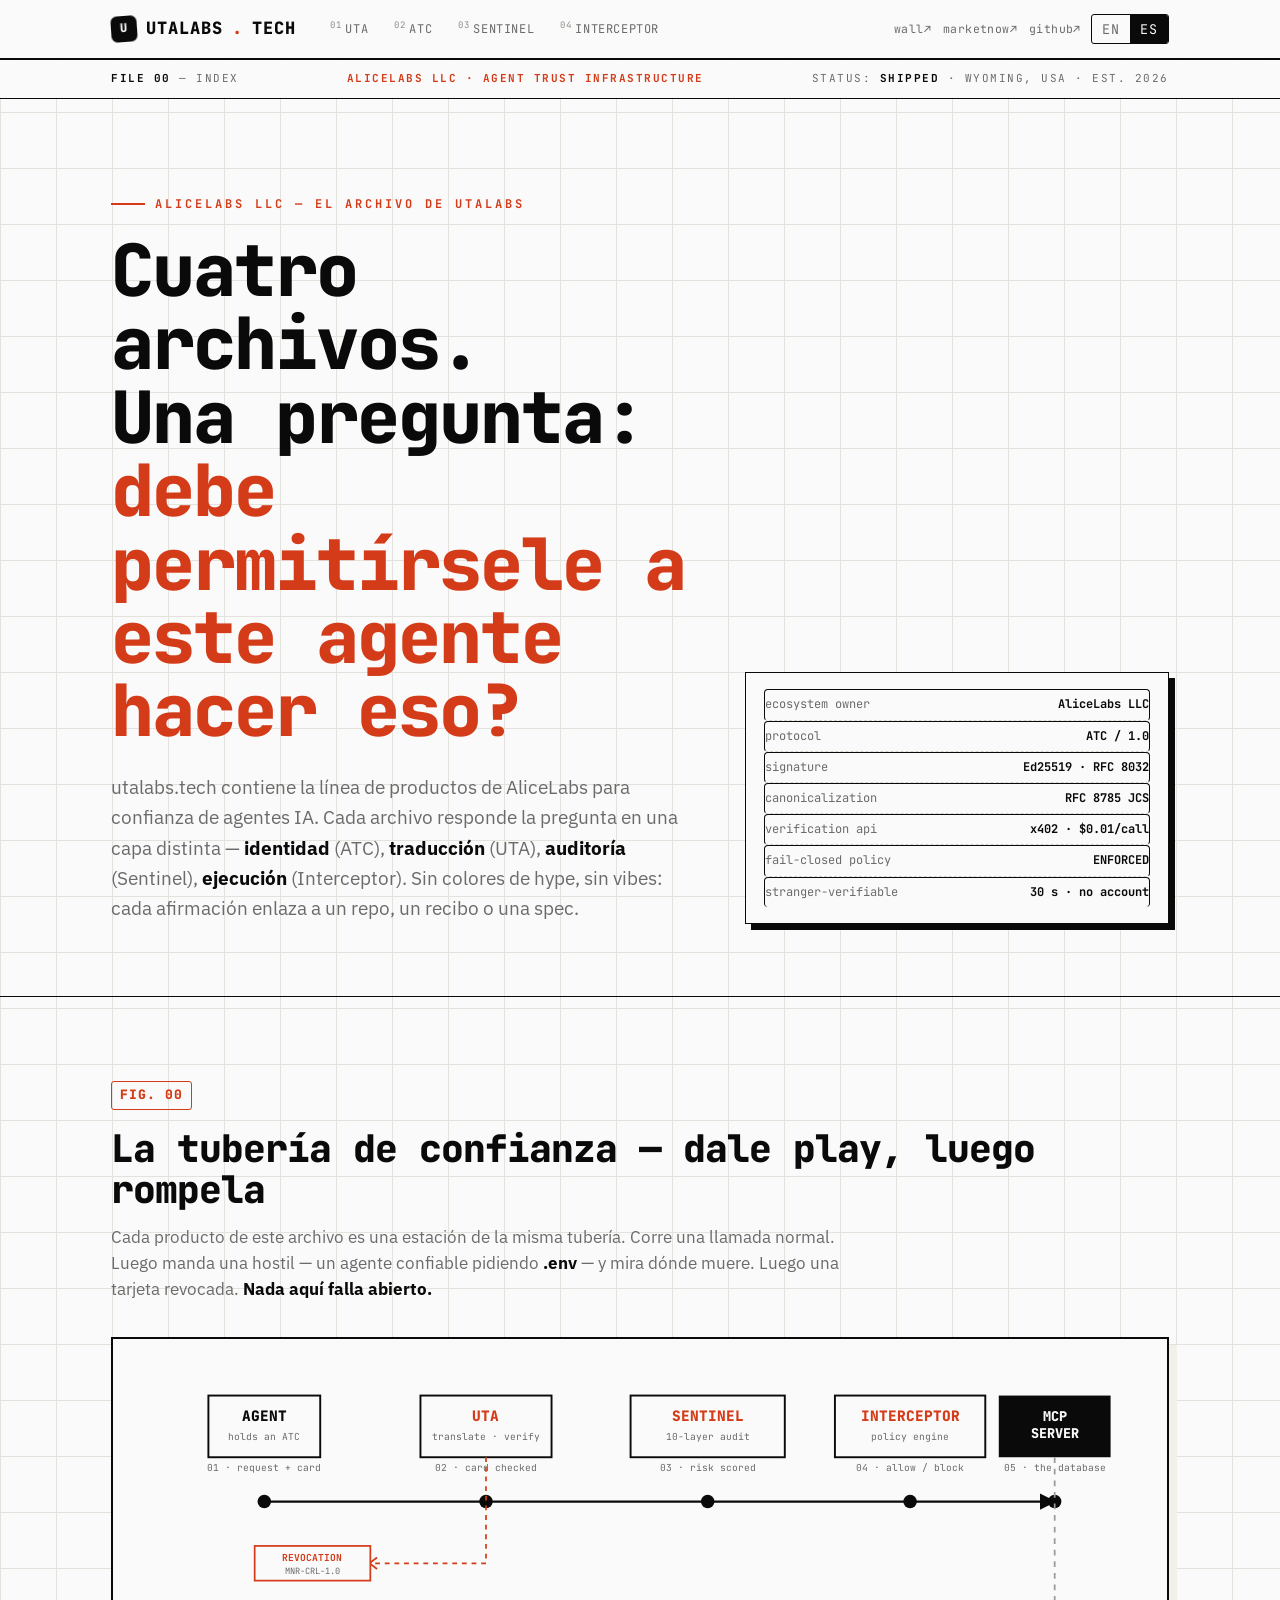
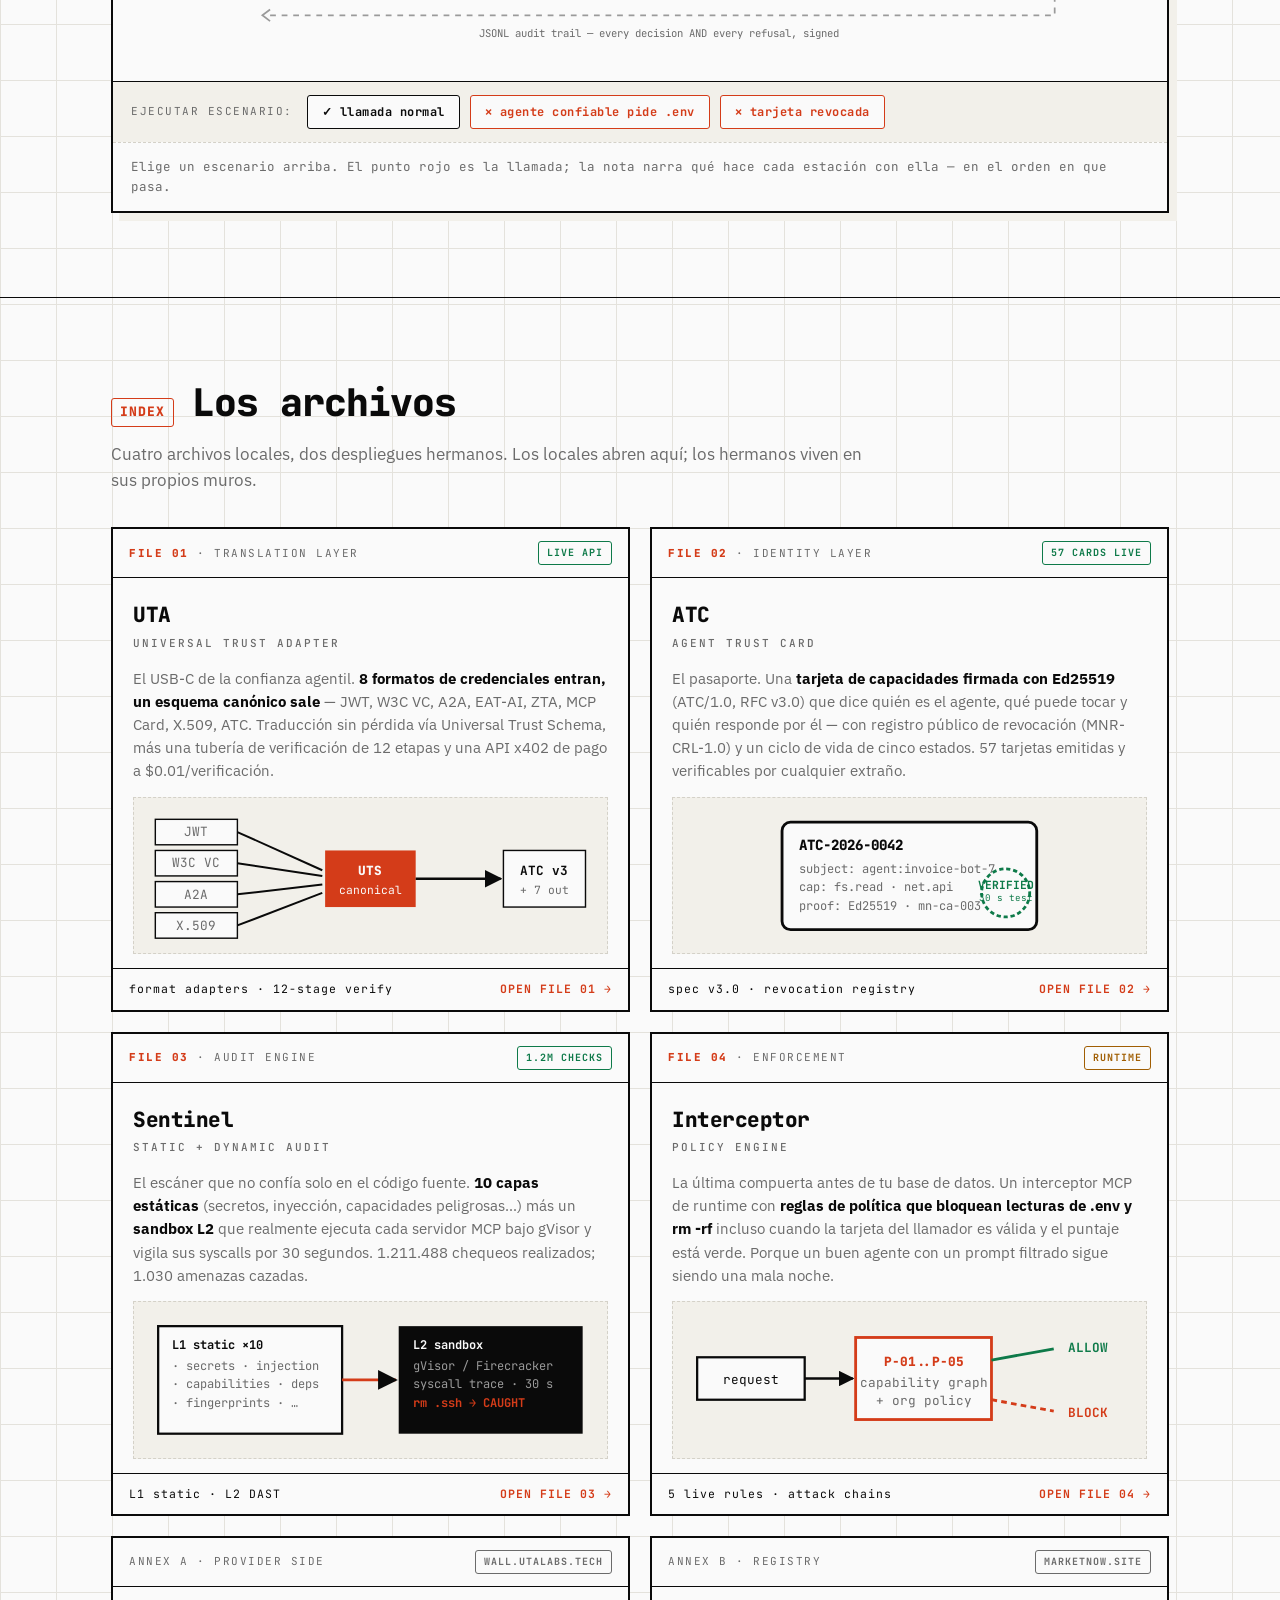
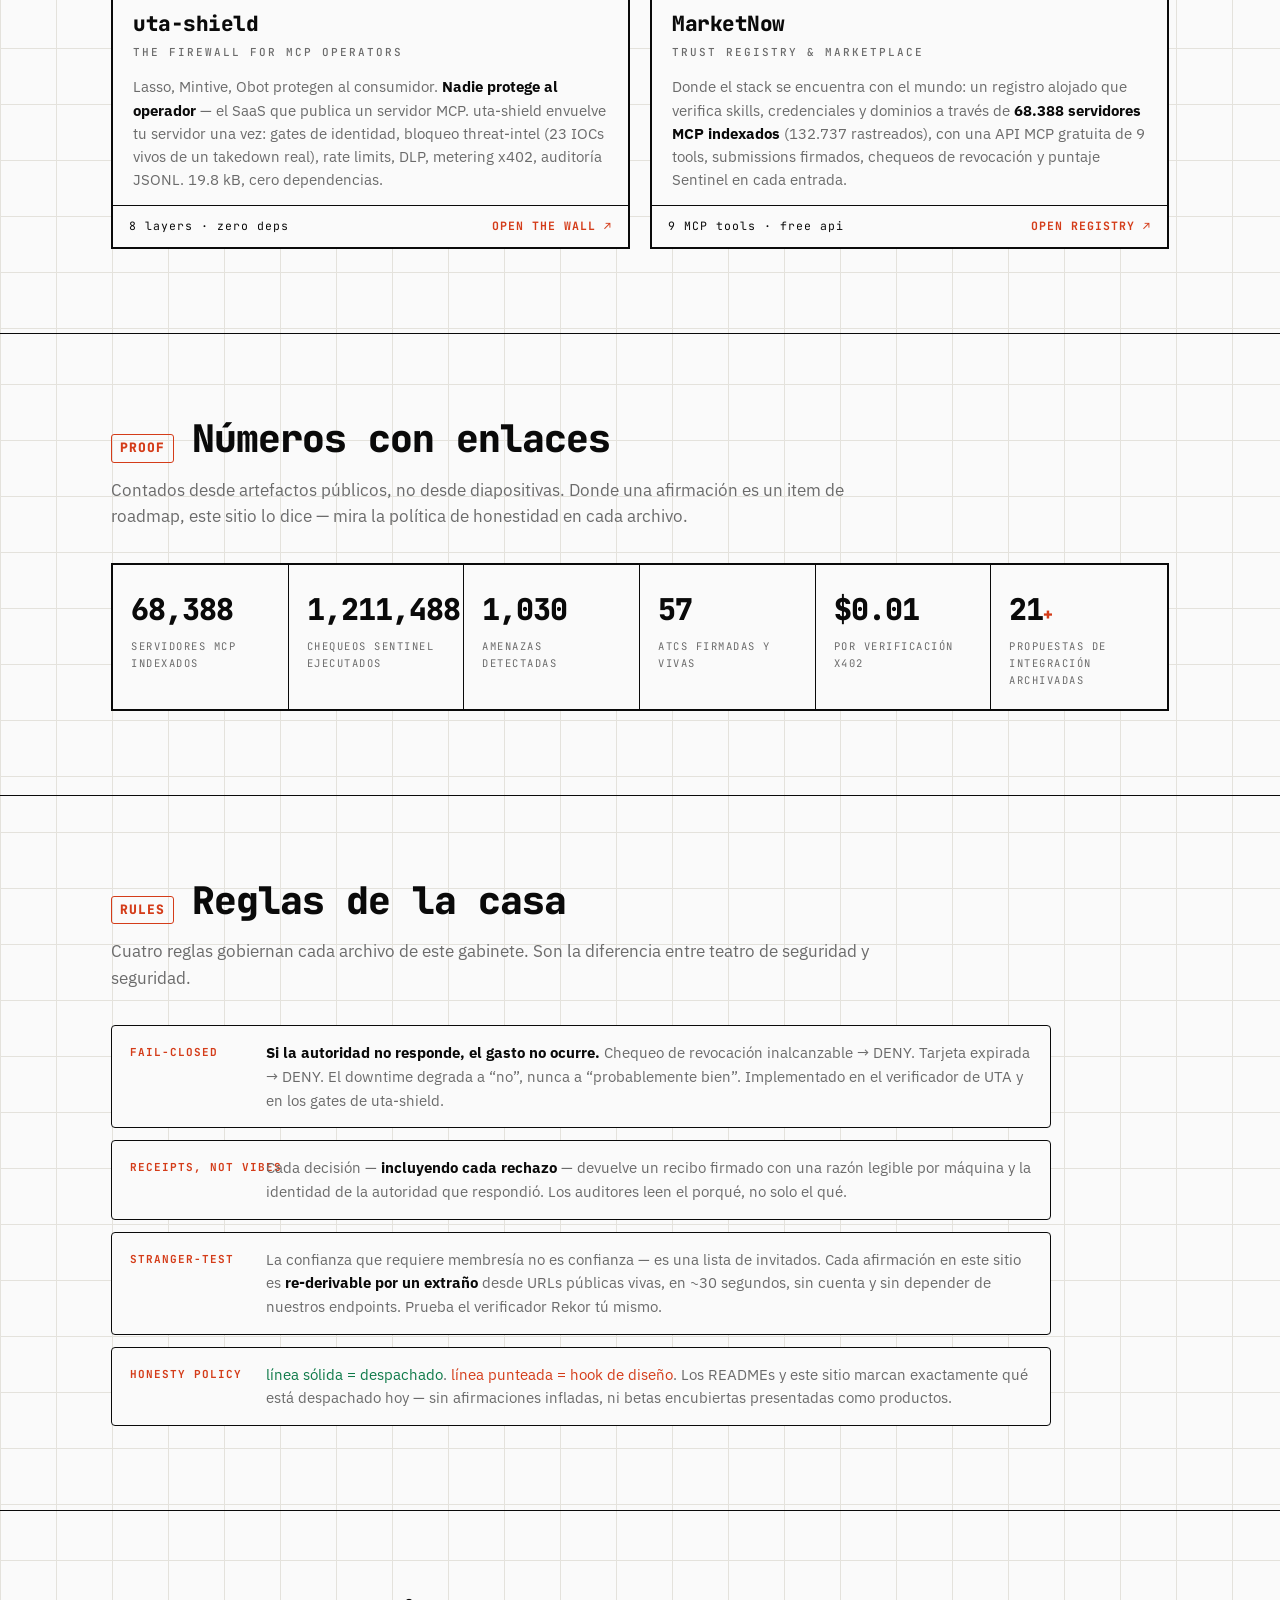
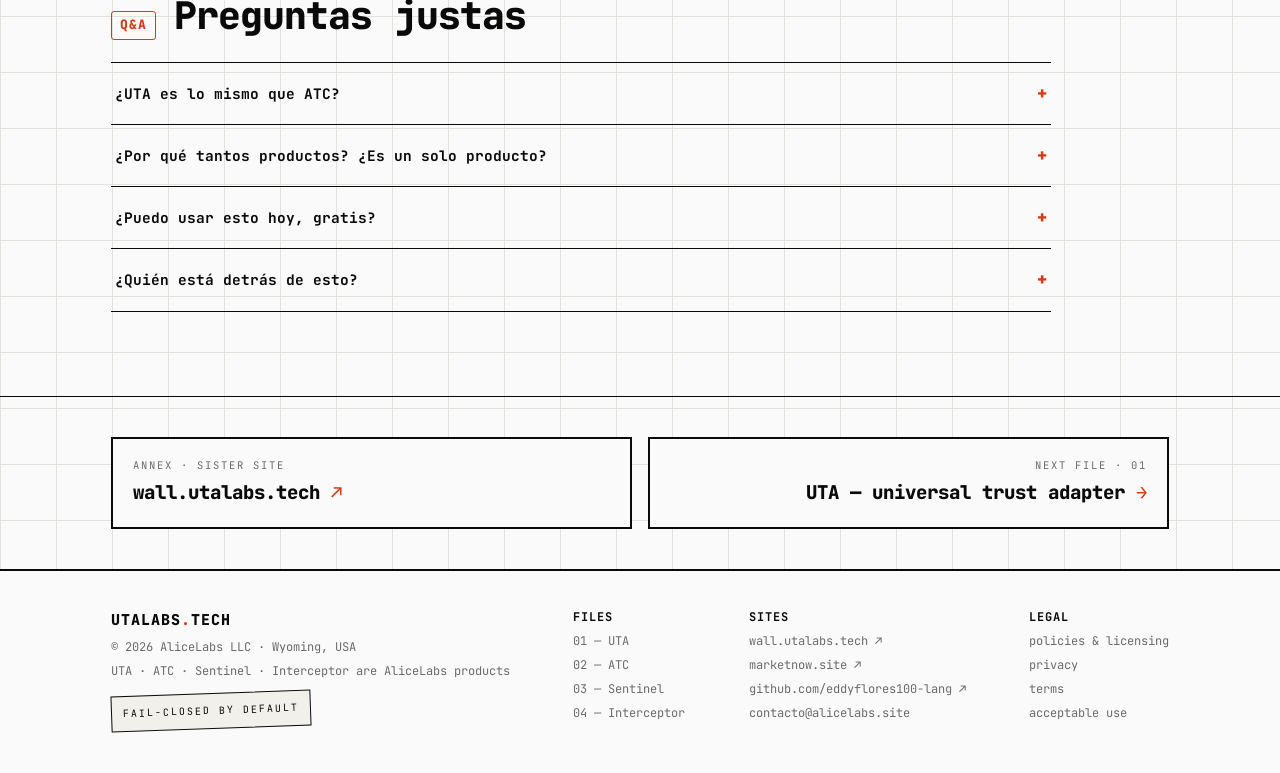
==== commit ddc40ada: "español por defecto: contenido estático en ES, inglés en data-en · títulos y meta en ES · el selecto" ====
--- a/index.html
+++ b/index.html
@@ -1,411 +1,370 @@
 <!DOCTYPE html>
-<html lang="en" data-lang="en">
+
+<html data-lang="es" lang="es">
 <head>
-<meta charset="UTF-8">
-<meta name="viewport" content="width=device-width, initial-scale=1.0">
-<title>utalabs.tech — agent trust infrastructure, in files · AliceLabs LLC</title>
-<meta name="description" content="utalabs.tech is the file cabinet of AliceLabs' agent-trust stack: UTA (credential translation), ATC (agent identity), Sentinel (audit engine), Interceptor (runtime enforcement). One question runs through every file: should this agent be allowed to do that?">
-<link rel="canonical" href="https://utalabs.tech/">
-<link rel="icon" href="data:image/svg+xml,%3Csvg xmlns='http://www.w3.org/2000/svg' viewBox='0 0 32 32'%3E%3Crect width='32' height='32' rx='6' fill='%230a0a0a'/%3E%3Cpath d='M8 10 L8 22 M8 22 L16 9 L24 22 M24 10 L24 22' stroke='%23d43c19' stroke-width='2.6' fill='none' stroke-linecap='square'/%3E%3C/svg%3E">
-<meta property="og:title" content="utalabs.tech — agent trust infrastructure, in files">
-<meta property="og:description" content="UTA · ATC · Sentinel · Interceptor. Four files, one question: should this agent be allowed to do that? By AliceLabs LLC.">
-<meta property="og:url" content="https://utalabs.tech/">
-<link rel="preconnect" href="https://fonts.googleapis.com">
-<link rel="preconnect" href="https://fonts.gstatic.com" crossorigin>
-<link href="https://fonts.googleapis.com/css2?family=JetBrains+Mono:wght@400;500;700;800&family=IBM+Plex+Sans:wght@400;500;600;700&display=swap" rel="stylesheet">
-<link rel="stylesheet" href="/assets/site.css">
+<meta charset="utf-8"/>
+<meta content="width=device-width, initial-scale=1.0" name="viewport"/>
+<title data-en="utalabs.tech — agent trust infrastructure, in files · AliceLabs LLC">utalabs.tech — infraestructura de confianza para agentes, en archivos · AliceLabs LLC</title>
+<meta content="utalabs.tech es el archivo de la pila de confianza para agentes de AliceLabs: UTA (traducción de credenciales), ATC (identidad de agentes), Sentinel (motor de auditoría), Interceptor (ejecución de políticas). Una pregunta recorre cada archivo: ¿se le debe permitir a este agente hacer eso?" name="description"/>
+<link href="https://utalabs.tech/" rel="canonical"/>
+<link href="data:image/svg+xml,%3Csvg xmlns='http://www.w3.org/2000/svg' viewBox='0 0 32 32'%3E%3Crect width='32' height='32' rx='6' fill='%230a0a0a'/%3E%3Cpath d='M8 10 L8 22 M8 22 L16 9 L24 22 M24 10 L24 22' stroke='%23d43c19' stroke-width='2.6' fill='none' stroke-linecap='square'/%3E%3C/svg%3E" rel="icon"/>
+<meta content="utalabs.tech — agent trust infrastructure, in files" property="og:title"/>
+<meta content="UTA · ATC · Sentinel · Interceptor. Four files, one question: should this agent be allowed to do that? By AliceLabs LLC." property="og:description"/>
+<meta content="https://utalabs.tech/" property="og:url"/>
+<link href="https://fonts.googleapis.com" rel="preconnect"/>
+<link crossorigin="" href="https://fonts.gstatic.com" rel="preconnect"/>
+<link href="https://fonts.googleapis.com/css2?family=JetBrains+Mono:wght@400;500;700;800&amp;family=IBM+Plex+Sans:wght@400;500;600;700&amp;display=swap" rel="stylesheet"/>
+<link href="/assets/site.css" rel="stylesheet"/>
 </head>
 <body>
-
 <!-- ============ NAV ============ -->
 <nav class="topbar">
-  <div class="wrap">
-    <a class="brand" href="/"><span class="stamp">U</span>UTALABS<span style="color:var(--signal)">.</span>TECH</a>
-    <div class="navfiles">
-      <a href="/uta/"><sup>01</sup>UTA</a>
-      <a href="/atc/"><sup>02</sup>ATC</a>
-      <a href="/sentinel/"><sup>03</sup>SENTINEL</a>
-      <a href="/interceptor/"><sup>04</sup>INTERCEPTOR</a>
-    </div>
-    <div class="navright">
-      <div class="extlinks">
-        <a href="https://wall.utalabs.tech" title="uta-shield — provider-side MCP firewall">wall↗</a>
-        <a href="https://www.marketnow.site" title="MarketNow — trust registry">marketnow↗</a>
-        <a href="https://github.com/eddyflores100-lang" title="GitHub">github↗</a>
-      </div>
-      <div class="langsw">
-        <button data-setlang="en" class="on">EN</button>
-        <button data-setlang="es">ES</button>
-      </div>
-    </div>
-  </div>
+<div class="wrap">
+<a class="brand" href="/"><span class="stamp">U</span>UTALABS<span style="color:var(--signal)">.</span>TECH</a>
+<div class="navfiles">
+<a href="/uta/"><sup>01</sup>UTA</a>
+<a href="/atc/"><sup>02</sup>ATC</a>
+<a href="/sentinel/"><sup>03</sup>SENTINEL</a>
+<a href="/interceptor/"><sup>04</sup>INTERCEPTOR</a>
+</div>
+<div class="navright">
+<div class="extlinks">
+<a href="https://wall.utalabs.tech" title="uta-shield — provider-side MCP firewall">wall↗</a>
+<a href="https://www.marketnow.site" title="MarketNow — trust registry">marketnow↗</a>
+<a href="https://github.com/eddyflores100-lang" title="GitHub">github↗</a>
+</div>
+<div class="langsw">
+<button class="" data-setlang="en">EN</button>
+<button class="on" data-setlang="es">ES</button>
+</div>
+</div>
+</div>
 </nav>
-
 <!-- ============ FILE STRIP ============ -->
 <div class="filestrip">
-  <div class="wrap">
-    <span><b>FILE 00</b> — index</span>
-    <span class="fs-signal">ALICELABS LLC · agent trust infrastructure</span>
-    <span>status: <b class="ok">shipped</b> · wyoming, usa · est. 2026</span>
-  </div>
-</div>
-
+<div class="wrap">
+<span><b>FILE 00</b> — index</span>
+<span class="fs-signal">ALICELABS LLC · agent trust infrastructure</span>
+<span>status: <b class="ok">shipped</b> · wyoming, usa · est. 2026</span>
+</div>
+</div>
 <!-- ============ HERO ============ -->
 <header class="hero">
-  <div class="wrap herorow">
-    <div>
-      <div class="kick" data-en="AliceLabs LLC — the utalabs file cabinet" data-es="AliceLabs LLC — el archivo de utalabs">AliceLabs LLC — the utalabs file cabinet</div>
-      <h1 class="mega" data-en='Four files.<br>One question: <em>should this agent be allowed to do that?</em>' data-es='Cuatro archivos.<br>Una pregunta: <em>debe permitírsele a este agente hacer eso?</em>'>Four files.<br>One question: <em>should this agent be allowed to do that?</em></h1>
-      <p class="tagline" data-en="utalabs.tech holds the AliceLabs product line for AI-agent trust. Each file answers the question at a different layer — <b>identity</b> (ATC), <b>translation</b> (UTA), <b>audit</b> (Sentinel), <b>enforcement</b> (Interceptor). No hype colors, no vibes: every claim here links to a repo, a receipt or a spec." data-es="utalabs.tech contiene la línea de productos de AliceLabs para confianza de agentes IA. Cada archivo responde la pregunta en una capa distinta — <b>identidad</b> (ATC), <b>traducción</b> (UTA), <b>auditoría</b> (Sentinel), <b>ejecución</b> (Interceptor). Sin colores de hype, sin vibes: cada afirmación enlaza a un repo, un recibo o una spec.">
-        utalabs.tech holds the AliceLabs product line for AI-agent trust. Each file answers the question at a different layer — <b>identity</b> (ATC), <b>translation</b> (UTA), <b>audit</b> (Sentinel), <b>enforcement</b> (Interceptor). No hype colors, no vibes: every claim here links to a repo, a receipt or a spec.
-      </p>
-    </div>
-    <aside class="herometa rv">
-      <div class="row"><span>ecosystem owner</span><b>AliceLabs LLC</b></div>
-      <div class="row"><span>protocol</span><b>ATC / 1.0</b></div>
-      <div class="row"><span>signature</span><b>Ed25519 · RFC 8032</b></div>
-      <div class="row"><span>canonicalization</span><b>RFC 8785 JCS</b></div>
-      <div class="row"><span>verification api</span><b>x402 · $0.01/call</b></div>
-      <div class="row"><span>fail-closed policy</span><b class="ok">ENFORCED</b></div>
-      <div class="row"><span>stranger-verifiable</span><b class="ok">30 s · no account</b></div>
-    </aside>
-  </div>
+<div class="wrap herorow">
+<div>
+<div class="kick" data-en="AliceLabs LLC — the utalabs file cabinet">AliceLabs LLC — el archivo de utalabs</div>
+<h1 class="mega" data-en="Four files.&lt;br/&gt;One question: &lt;em&gt;should this agent be allowed to do that?&lt;/em&gt;">Cuatro archivos.<br/>Una pregunta: <em>debe permitírsele a este agente hacer eso?</em></h1>
+<p class="tagline" data-en="utalabs.tech holds the AliceLabs product line for AI-agent trust. Each file answers the question at a different layer — &lt;b&gt;identity&lt;/b&gt; (ATC), &lt;b&gt;translation&lt;/b&gt; (UTA), &lt;b&gt;audit&lt;/b&gt; (Sentinel), &lt;b&gt;enforcement&lt;/b&gt; (Interceptor). No hype colors, no vibes: every claim here links to a repo, a receipt or a spec.">utalabs.tech contiene la línea de productos de AliceLabs para confianza de agentes IA. Cada archivo responde la pregunta en una capa distinta — <b>identidad</b> (ATC), <b>traducción</b> (UTA), <b>auditoría</b> (Sentinel), <b>ejecución</b> (Interceptor). Sin colores de hype, sin vibes: cada afirmación enlaza a un repo, un recibo o una spec.</p>
+</div>
+<aside class="herometa rv">
+<div class="row"><span>ecosystem owner</span><b>AliceLabs LLC</b></div>
+<div class="row"><span>protocol</span><b>ATC / 1.0</b></div>
+<div class="row"><span>signature</span><b>Ed25519 · RFC 8032</b></div>
+<div class="row"><span>canonicalization</span><b>RFC 8785 JCS</b></div>
+<div class="row"><span>verification api</span><b>x402 · $0.01/call</b></div>
+<div class="row"><span>fail-closed policy</span><b class="ok">ENFORCED</b></div>
+<div class="row"><span>stranger-verifiable</span><b class="ok">30 s · no account</b></div>
+</aside>
+</div>
 </header>
-
 <!-- ============ INTERACTIVE PIPELINE ============ -->
 <section class="blk" id="pipeline">
-  <div class="wrap">
-    <div class="sec-head rv"><span class="no">FIG. 00</span><h2 data-en="The trust pipeline — press play, then break it" data-es="La tubería de confianza — dale play, luego rompela">The trust pipeline — press play, then break it</h2></div>
-    <p class="lede rv" data-en="Every product in this cabinet is one station of the same pipeline. Run a normal request. Then send a hostile one — a trusted agent asking for <b>.env</b> — and watch where it dies. Then send a revoked card. <b>Nothing here ever fails open.</b>" data-es="Cada producto de este archivo es una estación de la misma tubería. Corre una llamada normal. Luego manda una hostil — un agente confiable pidiendo <b>.env</b> — y mira dónde muere. Luego una tarjeta revocada. <b>Nada aquí falla abierto.</b>">
-      Every product in this cabinet is one station of the same pipeline. Run a normal request. Then send a hostile one — a trusted agent asking for <b>.env</b> — and watch where it dies. Then send a revoked card. <b>Nothing here ever fails open.</b>
-    </p>
-
-    <div class="pipebox rv" id="pipe">
-      <div class="pipe-scene">
-        <svg viewBox="0 0 1040 330" width="100%" style="min-width:760px" role="img" aria-label="trust pipeline diagram">
-          <defs>
-            <marker id="ar" viewBox="0 0 10 10" refX="9" refY="5" markerWidth="7" markerHeight="7" orient="auto-start-reverse">
-              <path d="M0 0 L10 5 L0 10 z" fill="#0a0a0a"/>
-            </marker>
-          </defs>
-          <!-- main line -->
-          <line x1="130" y1="150" x2="950" y2="150" stroke="#0a0a0a" stroke-width="2.5" marker-end="url(#ar)"/>
-          <!-- stations -->
-          <g class="pstep">
-            <circle class="stop" cx="130" cy="150" r="7" fill="#0a0a0a"/>
-            <rect x="72" y="40" width="116" height="64" fill="#fafafa" stroke="#0a0a0a" stroke-width="2"/>
-            <text x="130" y="66" text-anchor="middle" font-family="JetBrains Mono" font-weight="800" font-size="15" fill="#0a0a0a">AGENT</text>
-            <text x="130" y="86" text-anchor="middle" font-family="JetBrains Mono" font-size="10" fill="#6b6b6b">holds an ATC</text>
-            <text x="130" y="118" text-anchor="middle" font-family="JetBrains Mono" font-size="10" fill="#6b6b6b">01 · request + card</text>
-          </g>
-          <g class="pstep">
-            <circle class="stop" cx="360" cy="150" r="7" fill="#0a0a0a"/>
-            <rect x="292" y="40" width="136" height="64" fill="#fafafa" stroke="#0a0a0a" stroke-width="2"/>
-            <text x="360" y="66" text-anchor="middle" font-family="JetBrains Mono" font-weight="800" font-size="15" fill="#d43c19">UTA</text>
-            <text x="360" y="86" text-anchor="middle" font-family="JetBrains Mono" font-size="10" fill="#6b6b6b">translate · verify</text>
-            <text x="360" y="118" text-anchor="middle" font-family="JetBrains Mono" font-size="10" fill="#6b6b6b">02 · card checked</text>
-          </g>
-          <g class="pstep">
-            <circle class="stop" cx="590" cy="150" r="7" fill="#0a0a0a"/>
-            <rect x="510" y="40" width="160" height="64" fill="#fafafa" stroke="#0a0a0a" stroke-width="2"/>
-            <text x="590" y="66" text-anchor="middle" font-family="JetBrains Mono" font-weight="800" font-size="15" fill="#d43c19">SENTINEL</text>
-            <text x="590" y="86" text-anchor="middle" font-family="JetBrains Mono" font-size="10" fill="#6b6b6b">10-layer audit</text>
-            <text x="590" y="118" text-anchor="middle" font-family="JetBrains Mono" font-size="10" fill="#6b6b6b">03 · risk scored</text>
-          </g>
-          <g class="pstep">
-            <circle class="stop" cx="800" cy="150" r="7" fill="#0a0a0a"/>
-            <rect x="722" y="40" width="156" height="64" fill="#fafafa" stroke="#0a0a0a" stroke-width="2"/>
-            <text x="800" y="66" text-anchor="middle" font-family="JetBrains Mono" font-weight="800" font-size="15" fill="#d43c19">INTERCEPTOR</text>
-            <text x="800" y="86" text-anchor="middle" font-family="JetBrains Mono" font-size="10" fill="#6b6b6b">policy engine</text>
-            <text x="800" y="118" text-anchor="middle" font-family="JetBrains Mono" font-size="10" fill="#6b6b6b">04 · allow / block</text>
-          </g>
-          <g class="pstep">
-            <circle class="stop" cx="950" cy="150" r="7" fill="#0a0a0a"/>
-            <rect x="892" y="40" width="116" height="64" fill="#0a0a0a"/>
-            <text x="950" y="66" text-anchor="middle" font-family="JetBrains Mono" font-weight="800" font-size="14" fill="#fafafa">MCP</text>
-            <text x="950" y="84" text-anchor="middle" font-family="JetBrains Mono" font-weight="800" font-size="14" fill="#fafafa">SERVER</text>
-            <text x="950" y="118" text-anchor="middle" font-family="JetBrains Mono" font-size="10" fill="#6b6b6b">05 · the database</text>
-          </g>
-          <!-- audit trail return line -->
-          <path d="M 950 104 L 950 268 L 130 268" fill="none" stroke="#9a9a9a" stroke-width="1.8" stroke-dasharray="6 6"/>
-          <path d="M 136 262 L 128 268 L 136 274" fill="none" stroke="#9a9a9a" stroke-width="1.8"/>
-          <text x="540" y="290" text-anchor="middle" font-family="JetBrains Mono" font-size="11" fill="#6b6b6b">JSONL audit trail — every decision AND every refusal, signed</text>
-          <!-- revocation branch -->
-          <path d="M 360 104 L 360 214 L 240 214" fill="none" stroke="#d43c19" stroke-width="1.8" stroke-dasharray="5 5"/>
-          <path d="M 247 208 L 239 214 L 247 220" fill="none" stroke="#d43c19" stroke-width="1.8"/>
-          <rect x="120" y="196" width="120" height="36" fill="#fafafa" stroke="#d43c19" stroke-width="1.8"/>
-          <text x="180" y="212" text-anchor="middle" font-family="JetBrains Mono" font-size="10" font-weight="700" fill="#d43c19">REVOCATION</text>
-          <text x="180" y="225" text-anchor="middle" font-family="JetBrains Mono" font-size="9" fill="#6b6b6b">MNR-CRL-1.0</text>
-          <!-- moving packet -->
-          <circle class="pkt" cx="130" cy="150" r="8" fill="#d43c19" stroke="#0a0a0a" stroke-width="2" style="opacity:0;transition:cx .6s ease,cy .6s ease,opacity .3s"/>
-        </svg>
-      </div>
-      <div class="pipe-controls">
-        <span class="lbl" data-en="run scenario:" data-es="ejecutar escenario:">run scenario:</span>
-        <button class="tbtn" data-pipe="normal" onclick="pipePlay('normal')" data-en="✓ normal request" data-es="✓ llamada normal">✓ normal request</button>
-        <button class="tbtn danger" data-pipe="hostile" onclick="pipePlay('hostile')" data-en="✕ trusted agent asks for .env" data-es="✕ agente confiable pide .env">✕ trusted agent asks for .env</button>
-        <button class="tbtn danger" data-pipe="revoked" onclick="pipePlay('revoked')" data-en="✕ revoked card" data-es="✕ tarjeta revocada">✕ revoked card</button>
-      </div>
-      <div class="pipe-note" id="pipe-note" data-en="Pick a scenario above. The red dot is the request; the note below narrates what each station does with it — in the order it happens." data-es="Elige un escenario arriba. El punto rojo es la llamada; la nota narra qué hace cada estación con ella — en el orden en que pasa.">
-        Pick a scenario above. The red dot is the request; the note below narrates what each station does with it — in the order it happens.
-      </div>
-    </div>
-  </div>
-</section>
-
+<div class="wrap">
+<div class="sec-head rv"><span class="no">FIG. 00</span><h2 data-en="The trust pipeline — press play, then break it">La tubería de confianza — dale play, luego rompela</h2></div>
+<p class="lede rv" data-en="Every product in this cabinet is one station of the same pipeline. Run a normal request. Then send a hostile one — a trusted agent asking for &lt;b&gt;.env&lt;/b&gt; — and watch where it dies. Then send a revoked card. &lt;b&gt;Nothing here ever fails open.&lt;/b&gt;">Cada producto de este archivo es una estación de la misma tubería. Corre una llamada normal. Luego manda una hostil — un agente confiable pidiendo <b>.env</b> — y mira dónde muere. Luego una tarjeta revocada. <b>Nada aquí falla abierto.</b></p>
+<div class="pipebox rv" id="pipe">
+<div class="pipe-scene">
+<svg aria-label="trust pipeline diagram" role="img" style="min-width:760px" viewbox="0 0 1040 330" width="100%">
+<defs>
+<marker id="ar" markerheight="7" markerwidth="7" orient="auto-start-reverse" refx="9" refy="5" viewbox="0 0 10 10">
+<path d="M0 0 L10 5 L0 10 z" fill="#0a0a0a"></path>
+</marker>
+</defs>
+<!-- main line -->
+<line marker-end="url(#ar)" stroke="#0a0a0a" stroke-width="2.5" x1="130" x2="950" y1="150" y2="150"></line>
+<!-- stations -->
+<g class="pstep">
+<circle class="stop" cx="130" cy="150" fill="#0a0a0a" r="7"></circle>
+<rect fill="#fafafa" height="64" stroke="#0a0a0a" stroke-width="2" width="116" x="72" y="40"></rect>
+<text fill="#0a0a0a" font-family="JetBrains Mono" font-size="15" font-weight="800" text-anchor="middle" x="130" y="66">AGENT</text>
+<text fill="#6b6b6b" font-family="JetBrains Mono" font-size="10" text-anchor="middle" x="130" y="86">holds an ATC</text>
+<text fill="#6b6b6b" font-family="JetBrains Mono" font-size="10" text-anchor="middle" x="130" y="118">01 · request + card</text>
+</g>
+<g class="pstep">
+<circle class="stop" cx="360" cy="150" fill="#0a0a0a" r="7"></circle>
+<rect fill="#fafafa" height="64" stroke="#0a0a0a" stroke-width="2" width="136" x="292" y="40"></rect>
+<text fill="#d43c19" font-family="JetBrains Mono" font-size="15" font-weight="800" text-anchor="middle" x="360" y="66">UTA</text>
+<text fill="#6b6b6b" font-family="JetBrains Mono" font-size="10" text-anchor="middle" x="360" y="86">translate · verify</text>
+<text fill="#6b6b6b" font-family="JetBrains Mono" font-size="10" text-anchor="middle" x="360" y="118">02 · card checked</text>
+</g>
+<g class="pstep">
+<circle class="stop" cx="590" cy="150" fill="#0a0a0a" r="7"></circle>
+<rect fill="#fafafa" height="64" stroke="#0a0a0a" stroke-width="2" width="160" x="510" y="40"></rect>
+<text fill="#d43c19" font-family="JetBrains Mono" font-size="15" font-weight="800" text-anchor="middle" x="590" y="66">SENTINEL</text>
+<text fill="#6b6b6b" font-family="JetBrains Mono" font-size="10" text-anchor="middle" x="590" y="86">10-layer audit</text>
+<text fill="#6b6b6b" font-family="JetBrains Mono" font-size="10" text-anchor="middle" x="590" y="118">03 · risk scored</text>
+</g>
+<g class="pstep">
+<circle class="stop" cx="800" cy="150" fill="#0a0a0a" r="7"></circle>
+<rect fill="#fafafa" height="64" stroke="#0a0a0a" stroke-width="2" width="156" x="722" y="40"></rect>
+<text fill="#d43c19" font-family="JetBrains Mono" font-size="15" font-weight="800" text-anchor="middle" x="800" y="66">INTERCEPTOR</text>
+<text fill="#6b6b6b" font-family="JetBrains Mono" font-size="10" text-anchor="middle" x="800" y="86">policy engine</text>
+<text fill="#6b6b6b" font-family="JetBrains Mono" font-size="10" text-anchor="middle" x="800" y="118">04 · allow / block</text>
+</g>
+<g class="pstep">
+<circle class="stop" cx="950" cy="150" fill="#0a0a0a" r="7"></circle>
+<rect fill="#0a0a0a" height="64" width="116" x="892" y="40"></rect>
+<text fill="#fafafa" font-family="JetBrains Mono" font-size="14" font-weight="800" text-anchor="middle" x="950" y="66">MCP</text>
+<text fill="#fafafa" font-family="JetBrains Mono" font-size="14" font-weight="800" text-anchor="middle" x="950" y="84">SERVER</text>
+<text fill="#6b6b6b" font-family="JetBrains Mono" font-size="10" text-anchor="middle" x="950" y="118">05 · the database</text>
+</g>
+<!-- audit trail return line -->
+<path d="M 950 104 L 950 268 L 130 268" fill="none" stroke="#9a9a9a" stroke-dasharray="6 6" stroke-width="1.8"></path>
+<path d="M 136 262 L 128 268 L 136 274" fill="none" stroke="#9a9a9a" stroke-width="1.8"></path>
+<text fill="#6b6b6b" font-family="JetBrains Mono" font-size="11" text-anchor="middle" x="540" y="290">JSONL audit trail — every decision AND every refusal, signed</text>
+<!-- revocation branch -->
+<path d="M 360 104 L 360 214 L 240 214" fill="none" stroke="#d43c19" stroke-dasharray="5 5" stroke-width="1.8"></path>
+<path d="M 247 208 L 239 214 L 247 220" fill="none" stroke="#d43c19" stroke-width="1.8"></path>
+<rect fill="#fafafa" height="36" stroke="#d43c19" stroke-width="1.8" width="120" x="120" y="196"></rect>
+<text fill="#d43c19" font-family="JetBrains Mono" font-size="10" font-weight="700" text-anchor="middle" x="180" y="212">REVOCATION</text>
+<text fill="#6b6b6b" font-family="JetBrains Mono" font-size="9" text-anchor="middle" x="180" y="225">MNR-CRL-1.0</text>
+<!-- moving packet -->
+<circle class="pkt" cx="130" cy="150" fill="#d43c19" r="8" stroke="#0a0a0a" stroke-width="2" style="opacity:0;transition:cx .6s ease,cy .6s ease,opacity .3s"></circle>
+</svg>
+</div>
+<div class="pipe-controls">
+<span class="lbl" data-en="run scenario:">ejecutar escenario:</span>
+<button class="tbtn" data-en="✓ normal request" data-pipe="normal" onclick="pipePlay('normal')">✓ llamada normal</button>
+<button class="tbtn danger" data-en="✕ trusted agent asks for .env" data-pipe="hostile" onclick="pipePlay('hostile')">✕ agente confiable pide .env</button>
+<button class="tbtn danger" data-en="✕ revoked card" data-pipe="revoked" onclick="pipePlay('revoked')">✕ tarjeta revocada</button>
+</div>
+<div class="pipe-note" data-en="Pick a scenario above. The red dot is the request; the note below narrates what each station does with it — in the order it happens." id="pipe-note">Elige un escenario arriba. El punto rojo es la llamada; la nota narra qué hace cada estación con ella — en el orden en que pasa.</div>
+</div>
+</div>
+</section>
 <!-- ============ PRODUCT FILES ============ -->
 <section class="blk" id="files">
-  <div class="wrap">
-    <div class="sec-head rv"><span class="no">INDEX</span><h2 data-en="The files" data-es="Los archivos">The files</h2></div>
-    <p class="lede rv" data-en="Four local files, two sister deployments. Local files open here; sisters live on their own walls." data-es="Cuatro archivos locales, dos despliegues hermanos. Los locales abren aquí; los hermanos viven en sus propios muros.">
-      Four local files, two sister deployments. Local files open here; sisters live on their own walls.
-    </p>
-
-    <div class="grid-products">
-      <a class="pcard rv" href="/uta/">
-        <div class="pc-top"><span><span class="idx">FILE 01</span> · translation layer</span><span class="badge">live api</span></div>
-        <div class="pc-body">
-          <h3>UTA<small>universal trust adapter</small></h3>
-          <p data-en="The USB-C of agent trust. <b>8 credential formats in, one canonical schema out</b> — JWT, W3C VC, A2A, EAT-AI, ZTA, MCP Card, X.509, ATC. Lossless translation through the Universal Trust Schema, plus a 12-stage verification pipeline and a paid x402 API at $0.01/verify." data-es="El USB-C de la confianza agentil. <b>8 formatos de credenciales entran, un esquema canónico sale</b> — JWT, W3C VC, A2A, EAT-AI, ZTA, MCP Card, X.509, ATC. Traducción sin pérdida vía Universal Trust Schema, más una tubería de verificación de 12 etapas y una API x402 de pago a $0.01/verificación.">
-            The USB-C of agent trust. <b>8 credential formats in, one canonical schema out</b> — JWT, W3C VC, A2A, EAT-AI, ZTA, MCP Card, X.509, ATC. Lossless translation through the Universal Trust Schema, plus a 12-stage verification pipeline and a paid x402 API at $0.01/verify.
-          </p>
-          <div class="pc-art">
-            <svg viewBox="0 0 320 96" width="100%">
-              <g font-family="JetBrains Mono" font-size="9" fill="#6b6b6b">
-                <rect x="8" y="8" width="58" height="18" fill="#fafafa" stroke="#0a0a0a"/><text x="37" y="20" text-anchor="middle">JWT</text>
-                <rect x="8" y="30" width="58" height="18" fill="#fafafa" stroke="#0a0a0a"/><text x="37" y="42" text-anchor="middle">W3C VC</text>
-                <rect x="8" y="52" width="58" height="18" fill="#fafafa" stroke="#0a0a0a"/><text x="37" y="64" text-anchor="middle">A2A</text>
-                <rect x="8" y="74" width="58" height="18" fill="#fafafa" stroke="#0a0a0a"/><text x="37" y="86" text-anchor="middle">X.509</text>
-                <rect x="128" y="30" width="64" height="40" fill="#d43c19"/>
-                <text x="160" y="47" text-anchor="middle" fill="#fafafa" font-weight="800">UTS</text>
-                <text x="160" y="61" text-anchor="middle" fill="#fafafa" font-size="8">canonical</text>
-                <rect x="254" y="30" width="58" height="40" fill="#fafafa" stroke="#0a0a0a"/>
-                <text x="283" y="47" text-anchor="middle" fill="#0a0a0a" font-weight="700">ATC v3</text>
-                <text x="283" y="61" text-anchor="middle" fill="#6b6b6b" font-size="8">+ 7 out</text>
-                <line x1="66" y1="17" x2="126" y2="44" stroke="#0a0a0a" stroke-width="1.4"/>
-                <line x1="66" y1="39" x2="126" y2="48" stroke="#0a0a0a" stroke-width="1.4"/>
-                <line x1="66" y1="61" x2="126" y2="54" stroke="#0a0a0a" stroke-width="1.4"/>
-                <line x1="66" y1="83" x2="126" y2="60" stroke="#0a0a0a" stroke-width="1.4"/>
-                <line x1="192" y1="50" x2="252" y2="50" stroke="#0a0a0a" stroke-width="1.8" marker-end="url(#ar)"/>
-              </g>
-            </svg>
-          </div>
-        </div>
-        <div class="pc-foot"><span>format adapters · 12-stage verify</span><span class="go">OPEN FILE 01 →</span></div>
-      </a>
-
-      <a class="pcard rv" href="/atc/">
-        <div class="pc-top"><span><span class="idx">FILE 02</span> · identity layer</span><span class="badge">57 cards live</span></div>
-        <div class="pc-body">
-          <h3>ATC<small>agent trust card</small></h3>
-          <p data-en="The passport. An <b>Ed25519-signed capability card</b> (ATC/1.0, v3.0 RFC) that says who the agent is, what it may touch, and who vouches for it — with a public revocation registry (MNR-CRL-1.0) and a lifecycle of five states. 57 cards already issued and verifiable by any stranger." data-es="El pasaporte. Una <b>tarjeta de capacidades firmada con Ed25519</b> (ATC/1.0, RFC v3.0) que dice quién es el agente, qué puede tocar y quién responde por él — con registro público de revocación (MNR-CRL-1.0) y un ciclo de vida de cinco estados. 57 tarjetas emitidas y verificables por cualquier extraño.">
-            The passport. An <b>Ed25519-signed capability card</b> (ATC/1.0, v3.0 RFC) that says who the agent is, what it may touch, and who vouches for it — with a public revocation registry (MNR-CRL-1.0) and a lifecycle of five states. 57 cards already issued and verifiable by any stranger.
-          </p>
-          <div class="pc-art">
-            <svg viewBox="0 0 320 96" width="100%">
-              <g font-family="JetBrains Mono">
-                <rect x="70" y="10" width="180" height="76" rx="6" fill="#fafafa" stroke="#0a0a0a" stroke-width="2"/>
-                <text x="82" y="30" font-size="10" font-weight="800" fill="#0a0a0a">ATC-2026-0042</text>
-                <text x="82" y="46" font-size="8.5" fill="#6b6b6b">subject: agent:invoice-bot-7</text>
-                <text x="82" y="59" font-size="8.5" fill="#6b6b6b">cap: fs.read · net.api</text>
-                <text x="82" y="72" font-size="8.5" fill="#6b6b6b">proof: Ed25519 · mn-ca-003</text>
-                <circle cx="228" cy="60" r="17" fill="none" stroke="#0e7a49" stroke-width="2" stroke-dasharray="3 2"/>
-                <text x="228" y="57" text-anchor="middle" font-size="8" font-weight="700" fill="#0e7a49">VERIFIED</text>
-                <text x="228" y="66" text-anchor="middle" font-size="6.5" fill="#0e7a49">30 s test</text>
-              </g>
-            </svg>
-          </div>
-        </div>
-        <div class="pc-foot"><span>spec v3.0 · revocation registry</span><span class="go">OPEN FILE 02 →</span></div>
-      </a>
-
-      <a class="pcard rv" href="/sentinel/">
-        <div class="pc-top"><span><span class="idx">FILE 03</span> · audit engine</span><span class="badge">1.2M checks</span></div>
-        <div class="pc-body">
-          <h3>Sentinel<small>static + dynamic audit</small></h3>
-          <p data-en="The scanner that doesn't trust source code alone. <b>10 static layers</b> (secrets, injection, dangerous capabilities…) plus an <b>L2 sandbox</b> that actually runs each MCP server under gVisor and watches its syscalls for 30 seconds. 1,211,488 checks performed; 1,030 threats caught." data-es="El escáner que no confía solo en el código fuente. <b>10 capas estáticas</b> (secretos, inyección, capacidades peligrosas…) más un <b>sandbox L2</b> que realmente ejecuta cada servidor MCP bajo gVisor y vigila sus syscalls por 30 segundos. 1.211.488 chequeos realizados; 1.030 amenazas cazadas.">
-            The scanner that doesn't trust source code alone. <b>10 static layers</b> (secrets, injection, dangerous capabilities…) plus an <b>L2 sandbox</b> that actually runs each MCP server under gVisor and watches its syscalls for 30 seconds. 1,211,488 checks performed; 1,030 threats caught.
-          </p>
-          <div class="pc-art">
-            <svg viewBox="0 0 320 96" width="100%">
-              <g font-family="JetBrains Mono" font-size="8.5">
-                <rect x="10" y="10" width="130" height="76" fill="#fafafa" stroke="#0a0a0a" stroke-width="1.6"/>
-                <text x="20" y="26" fill="#0a0a0a" font-weight="700">L1 static ×10</text>
-                <text x="20" y="41" fill="#6b6b6b">· secrets · injection</text>
-                <text x="20" y="54" fill="#6b6b6b">· capabilities · deps</text>
-                <text x="20" y="67" fill="#6b6b6b">· fingerprints · …</text>
-                <rect x="180" y="10" width="130" height="76" fill="#0a0a0a"/>
-                <text x="190" y="26" fill="#fafafa" font-weight="700">L2 sandbox</text>
-                <text x="190" y="41" fill="#9a9a9a">gVisor / Firecracker</text>
-                <text x="190" y="54" fill="#9a9a9a">syscall trace · 30 s</text>
-                <text x="190" y="67" fill="#d43c19" font-weight="700">rm .ssh → CAUGHT</text>
-                <line x1="140" y1="48" x2="178" y2="48" stroke="#d43c19" stroke-width="2" marker-end="url(#ar)"/>
-              </g>
-            </svg>
-          </div>
-        </div>
-        <div class="pc-foot"><span>L1 static · L2 DAST</span><span class="go">OPEN FILE 03 →</span></div>
-      </a>
-
-      <a class="pcard rv" href="/interceptor/">
-        <div class="pc-top"><span><span class="idx">FILE 04</span> · enforcement</span><span class="badge hook">runtime</span></div>
-        <div class="pc-body">
-          <h3>Interceptor<small>policy engine</small></h3>
-          <p data-en="The last gate before your database. A runtime MCP interceptor holding <b>policy rules that block .env reads and rm -rf</b> even when the caller's card is valid and the score is green. Because a good agent with a leaked prompt is still a bad night." data-es="La última compuerta antes de tu base de datos. Un interceptor MCP de runtime con <b>reglas de política que bloquean lecturas de .env y rm -rf</b> incluso cuando la tarjeta del llamador es válida y el puntaje está verde. Porque un buen agente con un prompt filtrado sigue siendo una mala noche.">
-            The last gate before your database. A runtime MCP interceptor holding <b>policy rules that block .env reads and rm -rf</b> even when the caller's card is valid and the score is green. Because a good agent with a leaked prompt is still a bad night.
-          </p>
-          <div class="pc-art">
-            <svg viewBox="0 0 320 96" width="100%">
-              <g font-family="JetBrains Mono" font-size="9">
-                <rect x="10" y="32" width="76" height="30" fill="#fafafa" stroke="#0a0a0a" stroke-width="1.6"/>
-                <text x="48" y="51" text-anchor="middle" fill="#0a0a0a">request</text>
-                <rect x="122" y="18" width="96" height="58" fill="#fafafa" stroke="#d43c19" stroke-width="2"/>
-                <text x="170" y="38" text-anchor="middle" fill="#d43c19" font-weight="800">P-01..P-05</text>
-                <text x="170" y="53" text-anchor="middle" fill="#6b6b6b">capability graph</text>
-                <text x="170" y="66" text-anchor="middle" fill="#6b6b6b">+ org policy</text>
-                <line x1="86" y1="47" x2="120" y2="47" stroke="#0a0a0a" stroke-width="1.6" marker-end="url(#ar)"/>
-                <line x1="218" y1="34" x2="262" y2="26" stroke="#0e7a49" stroke-width="2"/>
-                <text x="286" y="28" fill="#0e7a49" font-weight="700" text-anchor="middle">ALLOW</text>
-                <line x1="218" y1="62" x2="262" y2="70" stroke="#d43c19" stroke-width="2" stroke-dasharray="4 3"/>
-                <text x="286" y="74" fill="#d43c19" font-weight="700" text-anchor="middle">BLOCK</text>
-              </g>
-            </svg>
-          </div>
-        </div>
-        <div class="pc-foot"><span>5 live rules · attack chains</span><span class="go">OPEN FILE 04 →</span></div>
-      </a>
-
-      <a class="pcard rv" href="https://wall.utalabs.tech" target="_blank" rel="noopener">
-        <div class="pc-top"><span>ANNEX A · provider side</span><span class="badge ext">wall.utalabs.tech</span></div>
-        <div class="pc-body">
-          <h3>uta-shield<small>the firewall for mcp operators</small></h3>
-          <p data-en="Lasso, Mintive, Obot protect the consumer. <b>Nobody protects the operator</b> — the SaaS publishing an MCP server. uta-shield wraps your server once: identity gates, threat-intel blocking (23 live IOCs from a real takedown), rate limits, DLP, x402 metering, JSONL audit. 19.8 kB, zero dependencies." data-es="Lasso, Mintive, Obot protegen al consumidor. <b>Nadie protege al operador</b> — el SaaS que publica un servidor MCP. uta-shield envuelve tu servidor una vez: gates de identidad, bloqueo threat-intel (23 IOCs vivos de un takedown real), rate limits, DLP, metering x402, auditoría JSONL. 19.8 kB, cero dependencias.">
-            Lasso, Mintive, Obot protect the consumer. <b>Nobody protects the operator</b> — the SaaS publishing an MCP server. uta-shield wraps your server once: identity gates, threat-intel blocking (23 live IOCs from a real takedown), rate limits, DLP, x402 metering, JSONL audit. 19.8 kB, zero dependencies.
-          </p>
-        </div>
-        <div class="pc-foot"><span>8 layers · zero deps</span><span class="go">OPEN THE WALL ↗</span></div>
-      </a>
-
-      <a class="pcard rv" href="https://www.marketnow.site" target="_blank" rel="noopener">
-        <div class="pc-top"><span>ANNEX B · registry</span><span class="badge ext">marketnow.site</span></div>
-        <div class="pc-body">
-          <h3>MarketNow<small>trust registry & marketplace</small></h3>
-          <p data-en="Where the stack meets the world: a hosted registry verifying skills, credentials and domains across <b>68,388 indexed MCP servers</b> (132,737 tracked), with a free 9-tool MCP API, signed skill submissions, revocation checks and Sentinel scoring on every entry." data-es="Donde el stack se encuentra con el mundo: un registro alojado que verifica skills, credenciales y dominios a través de <b>68.388 servidores MCP indexados</b> (132.737 rastreados), con una API MCP gratuita de 9 tools, submissions firmados, chequeos de revocación y puntaje Sentinel en cada entrada.">
-            Where the stack meets the world: a hosted registry verifying skills, credentials and domains across <b>68,388 indexed MCP servers</b> (132,737 tracked), with a free 9-tool MCP API, signed skill submissions, revocation checks and Sentinel scoring on every entry.
-          </p>
-        </div>
-        <div class="pc-foot"><span>9 MCP tools · free api</span><span class="go">OPEN REGISTRY ↗</span></div>
-      </a>
-    </div>
-  </div>
-</section>
-
+<div class="wrap">
+<div class="sec-head rv"><span class="no">INDEX</span><h2 data-en="The files">Los archivos</h2></div>
+<p class="lede rv" data-en="Four local files, two sister deployments. Local files open here; sisters live on their own walls.">Cuatro archivos locales, dos despliegues hermanos. Los locales abren aquí; los hermanos viven en sus propios muros.</p>
+<div class="grid-products">
+<a class="pcard rv" href="/uta/">
+<div class="pc-top"><span><span class="idx">FILE 01</span> · translation layer</span><span class="badge">live api</span></div>
+<div class="pc-body">
+<h3>UTA<small>universal trust adapter</small></h3>
+<p data-en="The USB-C of agent trust. &lt;b&gt;8 credential formats in, one canonical schema out&lt;/b&gt; — JWT, W3C VC, A2A, EAT-AI, ZTA, MCP Card, X.509, ATC. Lossless translation through the Universal Trust Schema, plus a 12-stage verification pipeline and a paid x402 API at $0.01/verify.">El USB-C de la confianza agentil. <b>8 formatos de credenciales entran, un esquema canónico sale</b> — JWT, W3C VC, A2A, EAT-AI, ZTA, MCP Card, X.509, ATC. Traducción sin pérdida vía Universal Trust Schema, más una tubería de verificación de 12 etapas y una API x402 de pago a $0.01/verificación.</p>
+<div class="pc-art">
+<svg viewbox="0 0 320 96" width="100%">
+<g fill="#6b6b6b" font-family="JetBrains Mono" font-size="9">
+<rect fill="#fafafa" height="18" stroke="#0a0a0a" width="58" x="8" y="8"></rect><text text-anchor="middle" x="37" y="20">JWT</text>
+<rect fill="#fafafa" height="18" stroke="#0a0a0a" width="58" x="8" y="30"></rect><text text-anchor="middle" x="37" y="42">W3C VC</text>
+<rect fill="#fafafa" height="18" stroke="#0a0a0a" width="58" x="8" y="52"></rect><text text-anchor="middle" x="37" y="64">A2A</text>
+<rect fill="#fafafa" height="18" stroke="#0a0a0a" width="58" x="8" y="74"></rect><text text-anchor="middle" x="37" y="86">X.509</text>
+<rect fill="#d43c19" height="40" width="64" x="128" y="30"></rect>
+<text fill="#fafafa" font-weight="800" text-anchor="middle" x="160" y="47">UTS</text>
+<text fill="#fafafa" font-size="8" text-anchor="middle" x="160" y="61">canonical</text>
+<rect fill="#fafafa" height="40" stroke="#0a0a0a" width="58" x="254" y="30"></rect>
+<text fill="#0a0a0a" font-weight="700" text-anchor="middle" x="283" y="47">ATC v3</text>
+<text fill="#6b6b6b" font-size="8" text-anchor="middle" x="283" y="61">+ 7 out</text>
+<line stroke="#0a0a0a" stroke-width="1.4" x1="66" x2="126" y1="17" y2="44"></line>
+<line stroke="#0a0a0a" stroke-width="1.4" x1="66" x2="126" y1="39" y2="48"></line>
+<line stroke="#0a0a0a" stroke-width="1.4" x1="66" x2="126" y1="61" y2="54"></line>
+<line stroke="#0a0a0a" stroke-width="1.4" x1="66" x2="126" y1="83" y2="60"></line>
+<line marker-end="url(#ar)" stroke="#0a0a0a" stroke-width="1.8" x1="192" x2="252" y1="50" y2="50"></line>
+</g>
+</svg>
+</div>
+</div>
+<div class="pc-foot"><span>format adapters · 12-stage verify</span><span class="go">OPEN FILE 01 →</span></div>
+</a>
+<a class="pcard rv" href="/atc/">
+<div class="pc-top"><span><span class="idx">FILE 02</span> · identity layer</span><span class="badge">57 cards live</span></div>
+<div class="pc-body">
+<h3>ATC<small>agent trust card</small></h3>
+<p data-en="The passport. An &lt;b&gt;Ed25519-signed capability card&lt;/b&gt; (ATC/1.0, v3.0 RFC) that says who the agent is, what it may touch, and who vouches for it — with a public revocation registry (MNR-CRL-1.0) and a lifecycle of five states. 57 cards already issued and verifiable by any stranger.">El pasaporte. Una <b>tarjeta de capacidades firmada con Ed25519</b> (ATC/1.0, RFC v3.0) que dice quién es el agente, qué puede tocar y quién responde por él — con registro público de revocación (MNR-CRL-1.0) y un ciclo de vida de cinco estados. 57 tarjetas emitidas y verificables por cualquier extraño.</p>
+<div class="pc-art">
+<svg viewbox="0 0 320 96" width="100%">
+<g font-family="JetBrains Mono">
+<rect fill="#fafafa" height="76" rx="6" stroke="#0a0a0a" stroke-width="2" width="180" x="70" y="10"></rect>
+<text fill="#0a0a0a" font-size="10" font-weight="800" x="82" y="30">ATC-2026-0042</text>
+<text fill="#6b6b6b" font-size="8.5" x="82" y="46">subject: agent:invoice-bot-7</text>
+<text fill="#6b6b6b" font-size="8.5" x="82" y="59">cap: fs.read · net.api</text>
+<text fill="#6b6b6b" font-size="8.5" x="82" y="72">proof: Ed25519 · mn-ca-003</text>
+<circle cx="228" cy="60" fill="none" r="17" stroke="#0e7a49" stroke-dasharray="3 2" stroke-width="2"></circle>
+<text fill="#0e7a49" font-size="8" font-weight="700" text-anchor="middle" x="228" y="57">VERIFIED</text>
+<text fill="#0e7a49" font-size="6.5" text-anchor="middle" x="228" y="66">30 s test</text>
+</g>
+</svg>
+</div>
+</div>
+<div class="pc-foot"><span>spec v3.0 · revocation registry</span><span class="go">OPEN FILE 02 →</span></div>
+</a>
+<a class="pcard rv" href="/sentinel/">
+<div class="pc-top"><span><span class="idx">FILE 03</span> · audit engine</span><span class="badge">1.2M checks</span></div>
+<div class="pc-body">
+<h3>Sentinel<small>static + dynamic audit</small></h3>
+<p data-en="The scanner that doesn't trust source code alone. &lt;b&gt;10 static layers&lt;/b&gt; (secrets, injection, dangerous capabilities…) plus an &lt;b&gt;L2 sandbox&lt;/b&gt; that actually runs each MCP server under gVisor and watches its syscalls for 30 seconds. 1,211,488 checks performed; 1,030 threats caught.">El escáner que no confía solo en el código fuente. <b>10 capas estáticas</b> (secretos, inyección, capacidades peligrosas…) más un <b>sandbox L2</b> que realmente ejecuta cada servidor MCP bajo gVisor y vigila sus syscalls por 30 segundos. 1.211.488 chequeos realizados; 1.030 amenazas cazadas.</p>
+<div class="pc-art">
+<svg viewbox="0 0 320 96" width="100%">
+<g font-family="JetBrains Mono" font-size="8.5">
+<rect fill="#fafafa" height="76" stroke="#0a0a0a" stroke-width="1.6" width="130" x="10" y="10"></rect>
+<text fill="#0a0a0a" font-weight="700" x="20" y="26">L1 static ×10</text>
+<text fill="#6b6b6b" x="20" y="41">· secrets · injection</text>
+<text fill="#6b6b6b" x="20" y="54">· capabilities · deps</text>
+<text fill="#6b6b6b" x="20" y="67">· fingerprints · …</text>
+<rect fill="#0a0a0a" height="76" width="130" x="180" y="10"></rect>
+<text fill="#fafafa" font-weight="700" x="190" y="26">L2 sandbox</text>
+<text fill="#9a9a9a" x="190" y="41">gVisor / Firecracker</text>
+<text fill="#9a9a9a" x="190" y="54">syscall trace · 30 s</text>
+<text fill="#d43c19" font-weight="700" x="190" y="67">rm .ssh → CAUGHT</text>
+<line marker-end="url(#ar)" stroke="#d43c19" stroke-width="2" x1="140" x2="178" y1="48" y2="48"></line>
+</g>
+</svg>
+</div>
+</div>
+<div class="pc-foot"><span>L1 static · L2 DAST</span><span class="go">OPEN FILE 03 →</span></div>
+</a>
+<a class="pcard rv" href="/interceptor/">
+<div class="pc-top"><span><span class="idx">FILE 04</span> · enforcement</span><span class="badge hook">runtime</span></div>
+<div class="pc-body">
+<h3>Interceptor<small>policy engine</small></h3>
+<p data-en="The last gate before your database. A runtime MCP interceptor holding &lt;b&gt;policy rules that block .env reads and rm -rf&lt;/b&gt; even when the caller's card is valid and the score is green. Because a good agent with a leaked prompt is still a bad night.">La última compuerta antes de tu base de datos. Un interceptor MCP de runtime con <b>reglas de política que bloquean lecturas de .env y rm -rf</b> incluso cuando la tarjeta del llamador es válida y el puntaje está verde. Porque un buen agente con un prompt filtrado sigue siendo una mala noche.</p>
+<div class="pc-art">
+<svg viewbox="0 0 320 96" width="100%">
+<g font-family="JetBrains Mono" font-size="9">
+<rect fill="#fafafa" height="30" stroke="#0a0a0a" stroke-width="1.6" width="76" x="10" y="32"></rect>
+<text fill="#0a0a0a" text-anchor="middle" x="48" y="51">request</text>
+<rect fill="#fafafa" height="58" stroke="#d43c19" stroke-width="2" width="96" x="122" y="18"></rect>
+<text fill="#d43c19" font-weight="800" text-anchor="middle" x="170" y="38">P-01..P-05</text>
+<text fill="#6b6b6b" text-anchor="middle" x="170" y="53">capability graph</text>
+<text fill="#6b6b6b" text-anchor="middle" x="170" y="66">+ org policy</text>
+<line marker-end="url(#ar)" stroke="#0a0a0a" stroke-width="1.6" x1="86" x2="120" y1="47" y2="47"></line>
+<line stroke="#0e7a49" stroke-width="2" x1="218" x2="262" y1="34" y2="26"></line>
+<text fill="#0e7a49" font-weight="700" text-anchor="middle" x="286" y="28">ALLOW</text>
+<line stroke="#d43c19" stroke-dasharray="4 3" stroke-width="2" x1="218" x2="262" y1="62" y2="70"></line>
+<text fill="#d43c19" font-weight="700" text-anchor="middle" x="286" y="74">BLOCK</text>
+</g>
+</svg>
+</div>
+</div>
+<div class="pc-foot"><span>5 live rules · attack chains</span><span class="go">OPEN FILE 04 →</span></div>
+</a>
+<a class="pcard rv" href="https://wall.utalabs.tech" rel="noopener" target="_blank">
+<div class="pc-top"><span>ANNEX A · provider side</span><span class="badge ext">wall.utalabs.tech</span></div>
+<div class="pc-body">
+<h3>uta-shield<small>the firewall for mcp operators</small></h3>
+<p data-en="Lasso, Mintive, Obot protect the consumer. &lt;b&gt;Nobody protects the operator&lt;/b&gt; — the SaaS publishing an MCP server. uta-shield wraps your server once: identity gates, threat-intel blocking (23 live IOCs from a real takedown), rate limits, DLP, x402 metering, JSONL audit. 19.8 kB, zero dependencies.">Lasso, Mintive, Obot protegen al consumidor. <b>Nadie protege al operador</b> — el SaaS que publica un servidor MCP. uta-shield envuelve tu servidor una vez: gates de identidad, bloqueo threat-intel (23 IOCs vivos de un takedown real), rate limits, DLP, metering x402, auditoría JSONL. 19.8 kB, cero dependencias.</p>
+</div>
+<div class="pc-foot"><span>8 layers · zero deps</span><span class="go">OPEN THE WALL ↗</span></div>
+</a>
+<a class="pcard rv" href="https://www.marketnow.site" rel="noopener" target="_blank">
+<div class="pc-top"><span>ANNEX B · registry</span><span class="badge ext">marketnow.site</span></div>
+<div class="pc-body">
+<h3>MarketNow<small>trust registry &amp; marketplace</small></h3>
+<p data-en="Where the stack meets the world: a hosted registry verifying skills, credentials and domains across &lt;b&gt;68,388 indexed MCP servers&lt;/b&gt; (132,737 tracked), with a free 9-tool MCP API, signed skill submissions, revocation checks and Sentinel scoring on every entry.">Donde el stack se encuentra con el mundo: un registro alojado que verifica skills, credenciales y dominios a través de <b>68.388 servidores MCP indexados</b> (132.737 rastreados), con una API MCP gratuita de 9 tools, submissions firmados, chequeos de revocación y puntaje Sentinel en cada entrada.</p>
+</div>
+<div class="pc-foot"><span>9 MCP tools · free api</span><span class="go">OPEN REGISTRY ↗</span></div>
+</a>
+</div>
+</div>
+</section>
 <!-- ============ STATS ============ -->
 <section class="blk">
-  <div class="wrap">
-    <div class="sec-head rv"><span class="no">PROOF</span><h2 data-en="Numbers with links" data-es="Números con enlaces">Numbers with links</h2></div>
-    <p class="lede rv" data-en="Counted from public artifacts, not from slide decks. Where a claim is a roadmap item, this site says so — see the honesty policy on each file." data-es="Contados desde artefactos públicos, no desde diapositivas. Donde una afirmación es un item de roadmap, este sitio lo dice — mira la política de honestidad en cada archivo.">
-      Counted from public artifacts, not from slide decks. Where a claim is a roadmap item, this site says so — see the honesty policy on each file.
-    </p>
-    <div class="stats rv">
-      <div class="st"><div class="n"><span data-count="68388">0</span></div><div class="l" data-en="MCP servers indexed" data-es="servidores MCP indexados">MCP servers indexed</div></div>
-      <div class="st"><div class="n"><span data-count="1211488">0</span></div><div class="l" data-en="sentinel checks run" data-es="chequeos sentinel ejecutados">sentinel checks run</div></div>
-      <div class="st"><div class="n"><span data-count="1030">0</span></div><div class="l" data-en="threats detected" data-es="amenazas detectadas">threats detected</div></div>
-      <div class="st"><div class="n"><span data-count="57">0</span></div><div class="l" data-en="ATCs signed &amp; live" data-es="ATCs firmadas y vivas">ATCs signed &amp; live</div></div>
-      <div class="st"><div class="n">$<span data-count="0.01" data-dec="2">0</span></div><div class="l" data-en="per x402 verification" data-es="por verificación x402">per x402 verification</div></div>
-      <div class="st"><div class="n"><span data-count="21">0</span><span class="u">+</span></div><div class="l" data-en="integration proposals filed" data-es="propuestas de integración archivadas">integration proposals filed</div></div>
-    </div>
-  </div>
-</section>
-
+<div class="wrap">
+<div class="sec-head rv"><span class="no">PROOF</span><h2 data-en="Numbers with links">Números con enlaces</h2></div>
+<p class="lede rv" data-en="Counted from public artifacts, not from slide decks. Where a claim is a roadmap item, this site says so — see the honesty policy on each file.">Contados desde artefactos públicos, no desde diapositivas. Donde una afirmación es un item de roadmap, este sitio lo dice — mira la política de honestidad en cada archivo.</p>
+<div class="stats rv">
+<div class="st"><div class="n"><span data-count="68388">0</span></div><div class="l" data-en="MCP servers indexed">servidores MCP indexados</div></div>
+<div class="st"><div class="n"><span data-count="1211488">0</span></div><div class="l" data-en="sentinel checks run">chequeos sentinel ejecutados</div></div>
+<div class="st"><div class="n"><span data-count="1030">0</span></div><div class="l" data-en="threats detected">amenazas detectadas</div></div>
+<div class="st"><div class="n"><span data-count="57">0</span></div><div class="l" data-en="ATCs signed &amp;amp; live">ATCs firmadas y vivas</div></div>
+<div class="st"><div class="n">$<span data-count="0.01" data-dec="2">0</span></div><div class="l" data-en="per x402 verification">por verificación x402</div></div>
+<div class="st"><div class="n"><span data-count="21">0</span><span class="u">+</span></div><div class="l" data-en="integration proposals filed">propuestas de integración archivadas</div></div>
+</div>
+</div>
+</section>
 <!-- ============ PRINCIPLES ============ -->
 <section class="blk">
-  <div class="wrap">
-    <div class="sec-head rv"><span class="no">RULES</span><h2 data-en="House rules" data-es="Reglas de la casa">House rules</h2></div>
-    <p class="lede rv" data-en="Four rules govern every file in this cabinet. They are the difference between security theater and security." data-es="Cuatro reglas gobiernan cada archivo de este gabinete. Son la diferencia entre teatro de seguridad y seguridad.">
-      Four rules govern every file in this cabinet. They are the difference between security theater and security.
-    </p>
-    <div class="rows rv">
-      <div class="row"><div class="b">fail-closed</div><p data-en="<b>If the authority can't answer, the spend doesn't happen.</b> Unreachable revocation check → DENY. Expired card → DENY. Downtime degrades to “no”, never to “probably fine”. Implemented in UTA's verifier and in uta-shield's gates." data-es="<b>Si la autoridad no responde, el gasto no ocurre.</b> Chequeo de revocación inalcanzable → DENY. Tarjeta expirada → DENY. El downtime degrada a “no”, nunca a “probablemente bien”. Implementado en el verificador de UTA y en los gates de uta-shield."><b>If the authority can't answer, the spend doesn't happen.</b> Unreachable revocation check → DENY. Expired card → DENY. Downtime degrades to “no”, never to “probably fine”. Implemented in UTA's verifier and in uta-shield's gates.</p></div>
-      <div class="row"><div class="b">receipts, not vibes</div><p data-en="Every decision — <b>including every refusal</b> — returns a signed receipt with a machine-readable reason and the identity of the authority that answered. Auditors read why, not just what." data-es="Cada decisión — <b>incluyendo cada rechazo</b> — devuelve un recibo firmado con una razón legible por máquina y la identidad de la autoridad que respondió. Los auditores leen el porqué, no solo el qué.">Every decision — <b>including every refusal</b> — returns a signed receipt with a machine-readable reason and the identity of the authority that answered. Auditors read why, not just what.</p></div>
-      <div class="row"><div class="b">stranger-test</div><p data-en="Trust that requires membership is not trust — it's a guest list. Every claim on this site is <b>re-derivable by a stranger</b> from live public URLs, in ~30 seconds, with no account and no reliance on our endpoints. Try the Rekor verifier yourself." data-es="La confianza que requiere membresía no es confianza — es una lista de invitados. Cada afirmación en este sitio es <b>re-derivable por un extraño</b> desde URLs públicas vivas, en ~30 segundos, sin cuenta y sin depender de nuestros endpoints. Prueba el verificador Rekor tú mismo.">Trust that requires membership is not trust — it's a guest list. Every claim on this site is <b>re-derivable by a stranger</b> from live public URLs, in ~30 seconds, with no account and no reliance on our endpoints. Try the Rekor verifier yourself.</p></div>
-      <div class="row"><div class="b">honesty policy</div><p data-en="<span class='ok'>solid line = shipped</span>. <span class='sig'>dashed line = design hook</span>. READMEs and this site mark exactly what ships today — no inflated claims, no stealth betas presented as products." data-es="<span class='ok'>línea sólida = despachado</span>. <span class='sig'>línea punteada = hook de diseño</span>. Los READMEs y este sitio marcan exactamente qué está despachado hoy — sin afirmaciones infladas, ni betas encubiertas presentadas como productos."><span class="ok">solid line = shipped</span>. <span class="sig">dashed line = design hook</span>. READMEs and this site mark exactly what ships today — no inflated claims, no stealth betas presented as products.</p></div>
-    </div>
-  </div>
-</section>
-
+<div class="wrap">
+<div class="sec-head rv"><span class="no">RULES</span><h2 data-en="House rules">Reglas de la casa</h2></div>
+<p class="lede rv" data-en="Four rules govern every file in this cabinet. They are the difference between security theater and security.">Cuatro reglas gobiernan cada archivo de este gabinete. Son la diferencia entre teatro de seguridad y seguridad.</p>
+<div class="rows rv">
+<div class="row"><div class="b">fail-closed</div><p data-en="&lt;b&gt;If the authority can't answer, the spend doesn't happen.&lt;/b&gt; Unreachable revocation check → DENY. Expired card → DENY. Downtime degrades to “no”, never to “probably fine”. Implemented in UTA's verifier and in uta-shield's gates."><b>Si la autoridad no responde, el gasto no ocurre.</b> Chequeo de revocación inalcanzable → DENY. Tarjeta expirada → DENY. El downtime degrada a “no”, nunca a “probablemente bien”. Implementado en el verificador de UTA y en los gates de uta-shield.</p></div>
+<div class="row"><div class="b">receipts, not vibes</div><p data-en="Every decision — &lt;b&gt;including every refusal&lt;/b&gt; — returns a signed receipt with a machine-readable reason and the identity of the authority that answered. Auditors read why, not just what.">Cada decisión — <b>incluyendo cada rechazo</b> — devuelve un recibo firmado con una razón legible por máquina y la identidad de la autoridad que respondió. Los auditores leen el porqué, no solo el qué.</p></div>
+<div class="row"><div class="b">stranger-test</div><p data-en="Trust that requires membership is not trust — it's a guest list. Every claim on this site is &lt;b&gt;re-derivable by a stranger&lt;/b&gt; from live public URLs, in ~30 seconds, with no account and no reliance on our endpoints. Try the Rekor verifier yourself.">La confianza que requiere membresía no es confianza — es una lista de invitados. Cada afirmación en este sitio es <b>re-derivable por un extraño</b> desde URLs públicas vivas, en ~30 segundos, sin cuenta y sin depender de nuestros endpoints. Prueba el verificador Rekor tú mismo.</p></div>
+<div class="row"><div class="b">honesty policy</div><p data-en='&lt;span class="ok"&gt;solid line = shipped&lt;/span&gt;. &lt;span class="sig"&gt;dashed line = design hook&lt;/span&gt;. READMEs and this site mark exactly what ships today — no inflated claims, no stealth betas presented as products.'><span class="ok">línea sólida = despachado</span>. <span class="sig">línea punteada = hook de diseño</span>. Los READMEs y este sitio marcan exactamente qué está despachado hoy — sin afirmaciones infladas, ni betas encubiertas presentadas como productos.</p></div>
+</div>
+</div>
+</section>
 <!-- ============ FAQ ============ -->
 <section class="blk">
-  <div class="wrap">
-    <div class="sec-head rv"><span class="no">Q&amp;A</span><h2 data-en="Fair questions" data-es="Preguntas justas">Fair questions</h2></div>
-    <div class="faq rv mt2">
-      <details>
-        <summary><span data-en="Is UTA the same thing as ATC?" data-es="¿UTA es lo mismo que ATC?">Is UTA the same thing as ATC?</span><span class="pm">+</span></summary>
-        <div class="fa" data-en="No. <b>ATC</b> is the protocol — a signed card format with a spec, a lifecycle and a revocation registry. <b>UTA</b> is the adapter that speaks every format (ATC among them) and translates/verifies through one canonical schema. Think passport vs. border checkpoint." data-es="No. <b>ATC</b> es el protocolo — un formato de tarjeta firmada con spec, ciclo de vida y registro de revocación. <b>UTA</b> es el adaptador que habla todos los formatos (ATC entre ellos) y traduce/verifica a través de un esquema canónico. Piensa pasaporte vs. puesto fronterizo.">No. <b>ATC</b> is the protocol — a signed card format with a spec, a lifecycle and a revocation registry. <b>UTA</b> is the adapter that speaks every format (ATC among them) and translates/verifies through one canonical schema. Think passport vs. border checkpoint.</div>
-      </details>
-      <details>
-        <summary><span data-en="Why so many products? Is this one product?" data-es="¿Por qué tantos productos? ¿Es un solo producto?">Why so many products? Is this one product?</span><span class="pm">+</span></summary>
-        <div class="fa" data-en="It's one question with four answers, at four layers: <b>ATC</b> says who the agent is, <b>UTA</b> understands any credential it shows, <b>Sentinel</b> audits what its tools actually do, <b>Interceptor</b> decides at runtime. uta-shield and MarketNow deploy the same stack on the operator and registry sides." data-es="Es una pregunta con cuatro respuestas, en cuatro capas: <b>ATC</b> dice quién es el agente, <b>UTA</b> entiende cualquier credencial que muestre, <b>Sentinel</b> audita lo que sus tools realmente hacen, <b>Interceptor</b> decide en runtime. uta-shield y MarketNow despliegan el mismo stack del lado del operador y del registro.">It's one question with four answers, at four layers: <b>ATC</b> says who the agent is, <b>UTA</b> understands any credential it shows, <b>Sentinel</b> audits what its tools actually do, <b>Interceptor</b> decides at runtime. uta-shield and MarketNow deploy the same stack on the operator and registry sides.</div>
-      </details>
-      <details>
-        <summary><span data-en="Can I use this today, for free?" data-es="¿Puedo usar esto hoy, gratis?">Can I use this today, for free?</span><span class="pm">+</span></summary>
-        <div class="fa" data-en="Yes, in several ways: the x402 verification API is <b>pay-per-call with no signup</b> ($0.01 on Base, free on Sepolia), <b>uta-shield is free to self-host</b>, the MarketNow MCP API is free, and ATC spec + conformance vectors are public. Commercial licensing (white-label, OEM) exists for the managed tiers." data-es="Sí, de varias formas: la API x402 de verificación es <b>de pago por llamada sin registro</b> ($0.01 en Base, gratis en Sepolia), <b>uta-shield es gratis de self-hostear</b>, la API MCP de MarketNow es gratis, y la spec ATC + vectores de conformidad son públicos. Existe licenciamiento comercial (white-label, OEM) para los tiers gestionados.">Yes, in several ways: the x402 verification API is <b>pay-per-call with no signup</b> ($0.01 on Base, free on Sepolia), <b>uta-shield is free to self-host</b>, the MarketNow MCP API is free, and ATC spec + conformance vectors are public. Commercial licensing (white-label, OEM) exists for the managed tiers.</div>
-      </details>
-      <details>
-        <summary><span data-en="Who is behind this?" data-es="¿Quién está detrás de esto?">Who is behind this?</span><span class="pm">+</span></summary>
-        <div class="fa" data-en="AliceLabs LLC (Wyoming, USA) — Edison Flores &amp; Alejandro Flores. The stack is built in the open: solana-foundation/pay PR #525, x402 wg-identity #40, and a public postmortem culture (see the 2026-09-08 CA rotation incident report)." data-es="AliceLabs LLC (Wyoming, EE.UU.) — Edison Flores &amp; Alejandro Flores. El stack se construye en público: solana-foundation/pay PR #525, x402 wg-identity #40, y una cultura de postmortems públicos (ver el informe del incidente de rotación de CA del 2026-09-08).">AliceLabs LLC (Wyoming, USA) — Edison Flores &amp; Alejandro Flores. The stack is built in the open: solana-foundation/pay PR #525, x402 wg-identity #40, and a public postmortem culture (see the 2026-09-08 CA rotation incident report).</div>
-      </details>
-    </div>
-  </div>
-</section>
-
+<div class="wrap">
+<div class="sec-head rv"><span class="no">Q&amp;A</span><h2 data-en="Fair questions">Preguntas justas</h2></div>
+<div class="faq rv mt2">
+<details>
+<summary><span data-en="Is UTA the same thing as ATC?">¿UTA es lo mismo que ATC?</span><span class="pm">+</span></summary>
+<div class="fa" data-en="No. &lt;b&gt;ATC&lt;/b&gt; is the protocol — a signed card format with a spec, a lifecycle and a revocation registry. &lt;b&gt;UTA&lt;/b&gt; is the adapter that speaks every format (ATC among them) and translates/verifies through one canonical schema. Think passport vs. border checkpoint.">No. <b>ATC</b> es el protocolo — un formato de tarjeta firmada con spec, ciclo de vida y registro de revocación. <b>UTA</b> es el adaptador que habla todos los formatos (ATC entre ellos) y traduce/verifica a través de un esquema canónico. Piensa pasaporte vs. puesto fronterizo.</div>
+</details>
+<details>
+<summary><span data-en="Why so many products? Is this one product?">¿Por qué tantos productos? ¿Es un solo producto?</span><span class="pm">+</span></summary>
+<div class="fa" data-en="It's one question with four answers, at four layers: &lt;b&gt;ATC&lt;/b&gt; says who the agent is, &lt;b&gt;UTA&lt;/b&gt; understands any credential it shows, &lt;b&gt;Sentinel&lt;/b&gt; audits what its tools actually do, &lt;b&gt;Interceptor&lt;/b&gt; decides at runtime. uta-shield and MarketNow deploy the same stack on the operator and registry sides.">Es una pregunta con cuatro respuestas, en cuatro capas: <b>ATC</b> dice quién es el agente, <b>UTA</b> entiende cualquier credencial que muestre, <b>Sentinel</b> audita lo que sus tools realmente hacen, <b>Interceptor</b> decide en runtime. uta-shield y MarketNow despliegan el mismo stack del lado del operador y del registro.</div>
+</details>
+<details>
+<summary><span data-en="Can I use this today, for free?">¿Puedo usar esto hoy, gratis?</span><span class="pm">+</span></summary>
+<div class="fa" data-en="Yes, in several ways: the x402 verification API is &lt;b&gt;pay-per-call with no signup&lt;/b&gt; ($0.01 on Base, free on Sepolia), &lt;b&gt;uta-shield is free to self-host&lt;/b&gt;, the MarketNow MCP API is free, and ATC spec + conformance vectors are public. Commercial licensing (white-label, OEM) exists for the managed tiers.">Sí, de varias formas: la API x402 de verificación es <b>de pago por llamada sin registro</b> ($0.01 en Base, gratis en Sepolia), <b>uta-shield es gratis de self-hostear</b>, la API MCP de MarketNow es gratis, y la spec ATC + vectores de conformidad son públicos. Existe licenciamiento comercial (white-label, OEM) para los tiers gestionados.</div>
+</details>
+<details>
+<summary><span data-en="Who is behind this?">¿Quién está detrás de esto?</span><span class="pm">+</span></summary>
+<div class="fa" data-en="AliceLabs LLC (Wyoming, USA) — Edison Flores &amp;amp; Alejandro Flores. The stack is built in the open: solana-foundation/pay PR #525, x402 wg-identity #40, and a public postmortem culture (see the 2026-09-08 CA rotation incident report).">AliceLabs LLC (Wyoming, EE.UU.) — Edison Flores &amp; Alejandro Flores. El stack se construye en público: solana-foundation/pay PR #525, x402 wg-identity #40, y una cultura de postmortems públicos (ver el informe del incidente de rotación de CA del 2026-09-08).</div>
+</details>
+</div>
+</div>
+</section>
 <!-- ============ NEXT FILE ============ -->
 <div class="wrap">
-  <div class="filennav">
-    <a href="https://wall.utalabs.tech" target="_blank" rel="noopener">
-      <div class="fno">annex · sister site</div>
-      <div class="ft">wall.utalabs.tech <span>↗</span></div>
-    </a>
-    <a class="next" href="/uta/">
-      <div class="fno">next file · 01</div>
-      <div class="ft">UTA — universal trust adapter <span>→</span></div>
-    </a>
-  </div>
-</div>
-
+<div class="filennav">
+<a href="https://wall.utalabs.tech" rel="noopener" target="_blank">
+<div class="fno">annex · sister site</div>
+<div class="ft">wall.utalabs.tech <span>↗</span></div>
+</a>
+<a class="next" href="/uta/">
+<div class="fno">next file · 01</div>
+<div class="ft">UTA — universal trust adapter <span>→</span></div>
+</a>
+</div>
+</div>
 <!-- ============ FOOTER ============ -->
 <footer>
-  <div class="wrap">
-    <div class="fcol">
-      <div class="fbrand">UTALABS<span style="color:var(--signal)">.</span>TECH</div>
-      <div>© 2026 AliceLabs LLC · Wyoming, USA</div>
-      <div>UTA · ATC · Sentinel · Interceptor are AliceLabs products</div>
-      <div><span class="fseal">FAIL-CLOSED BY DEFAULT</span></div>
-    </div>
-    <div class="fcol">
-      <b>FILES</b><br>
-      <a href="/uta/">01 — UTA</a><br>
-      <a href="/atc/">02 — ATC</a><br>
-      <a href="/sentinel/">03 — Sentinel</a><br>
-      <a href="/interceptor/">04 — Interceptor</a>
-    </div>
-    <div class="fcol">
-      <b>SITES</b><br>
-      <a href="https://wall.utalabs.tech">wall.utalabs.tech ↗</a><br>
-      <a href="https://www.marketnow.site">marketnow.site ↗</a><br>
-      <a href="https://github.com/eddyflores100-lang">github.com/eddyflores100-lang ↗</a><br>
-      <a href="mailto:contacto@alicelabs.site">contacto@alicelabs.site</a>
-    </div>
-    <div class="fcol">
-      <b>LEGAL</b><br>
-      <a href="/policies/">policies &amp; licensing</a><br>
-      <a href="/policies/#privacy">privacy</a><br>
-      <a href="/policies/#terms">terms</a><br>
-      <a href="/policies/#aups">acceptable use</a>
-    </div>
-  </div>
+<div class="wrap">
+<div class="fcol">
+<div class="fbrand">UTALABS<span style="color:var(--signal)">.</span>TECH</div>
+<div>© 2026 AliceLabs LLC · Wyoming, USA</div>
+<div>UTA · ATC · Sentinel · Interceptor are AliceLabs products</div>
+<div><span class="fseal">FAIL-CLOSED BY DEFAULT</span></div>
+</div>
+<div class="fcol">
+<b>FILES</b><br/>
+<a href="/uta/">01 — UTA</a><br/>
+<a href="/atc/">02 — ATC</a><br/>
+<a href="/sentinel/">03 — Sentinel</a><br/>
+<a href="/interceptor/">04 — Interceptor</a>
+</div>
+<div class="fcol">
+<b>SITES</b><br/>
+<a href="https://wall.utalabs.tech">wall.utalabs.tech ↗</a><br/>
+<a href="https://www.marketnow.site">marketnow.site ↗</a><br/>
+<a href="https://github.com/eddyflores100-lang">github.com/eddyflores100-lang ↗</a><br/>
+<a href="mailto:contacto@alicelabs.site">contacto@alicelabs.site</a>
+</div>
+<div class="fcol">
+<b>LEGAL</b><br/>
+<a href="/policies/">policies &amp; licensing</a><br/>
+<a href="/policies/#privacy">privacy</a><br/>
+<a href="/policies/#terms">terms</a><br/>
+<a href="/policies/#aups">acceptable use</a>
+</div>
+</div>
 </footer>
-
 <script src="/assets/site.js"></script>
 </body>
 </html>
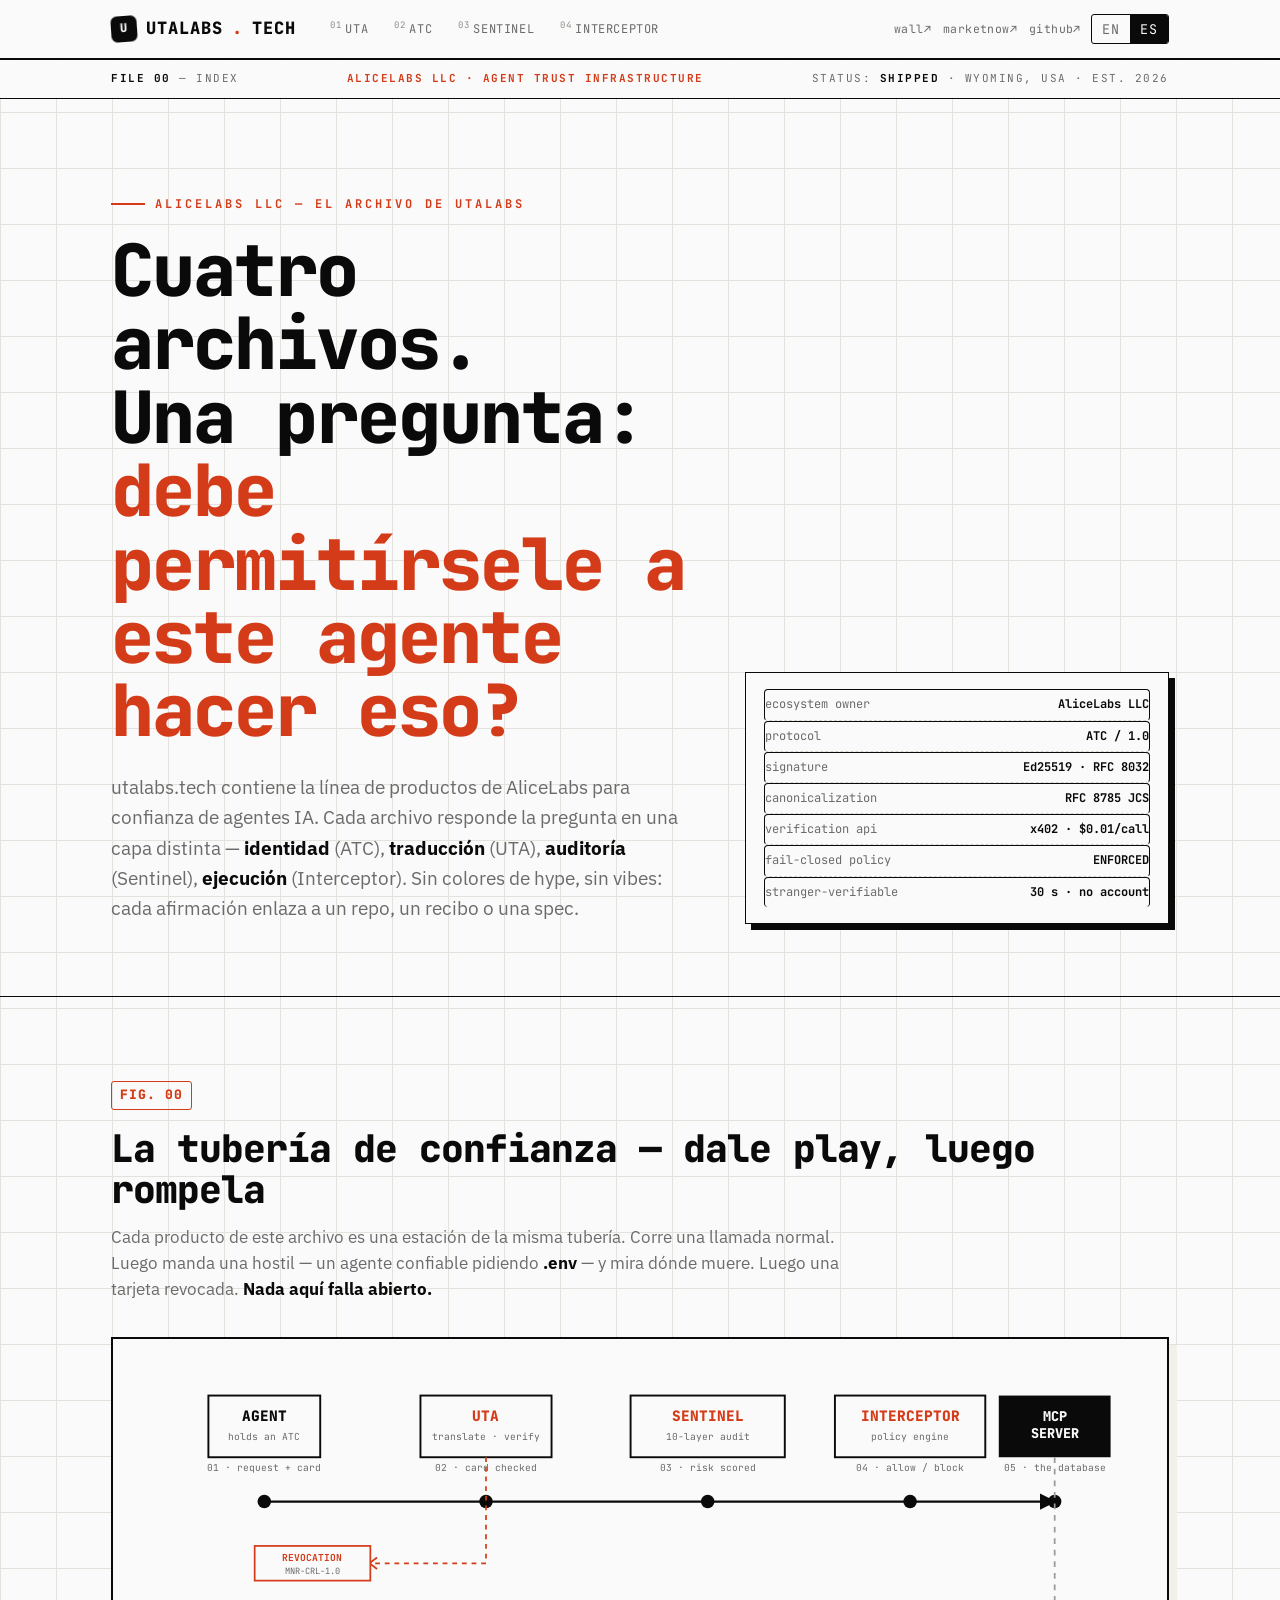
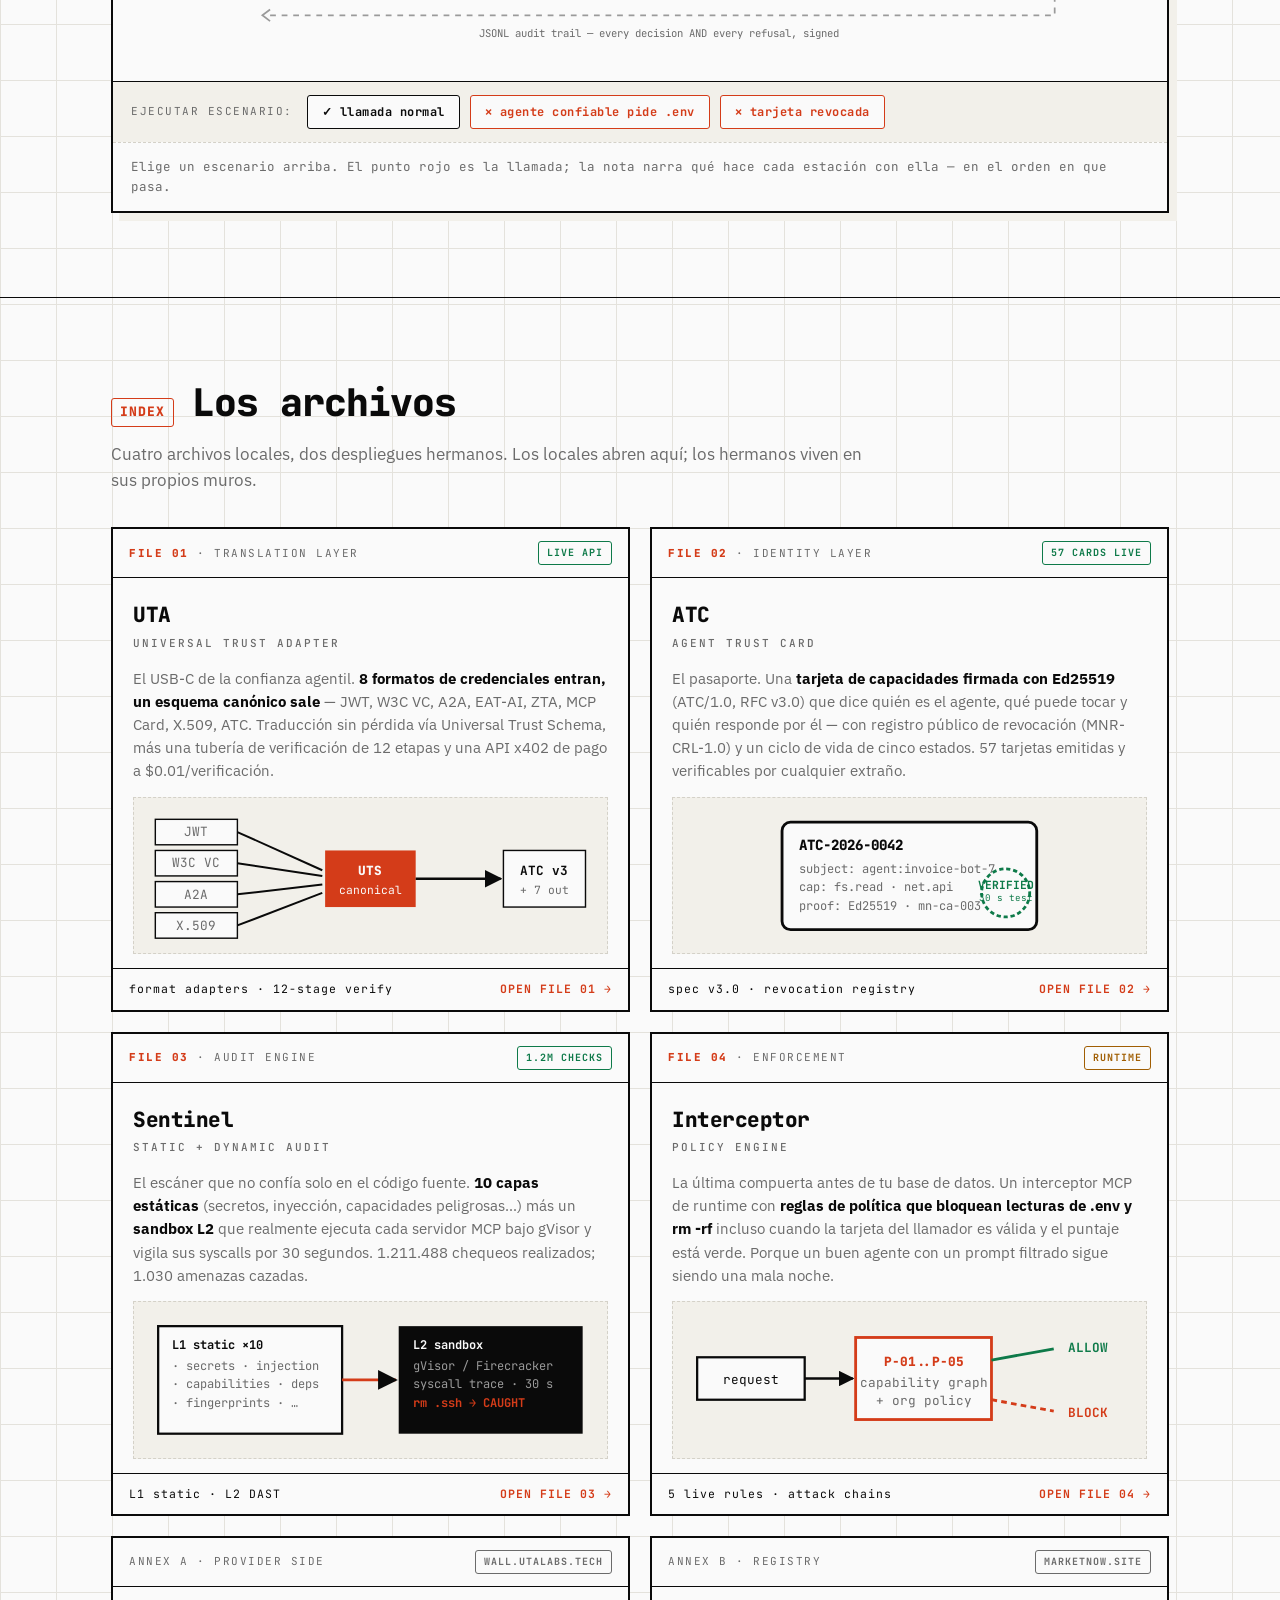
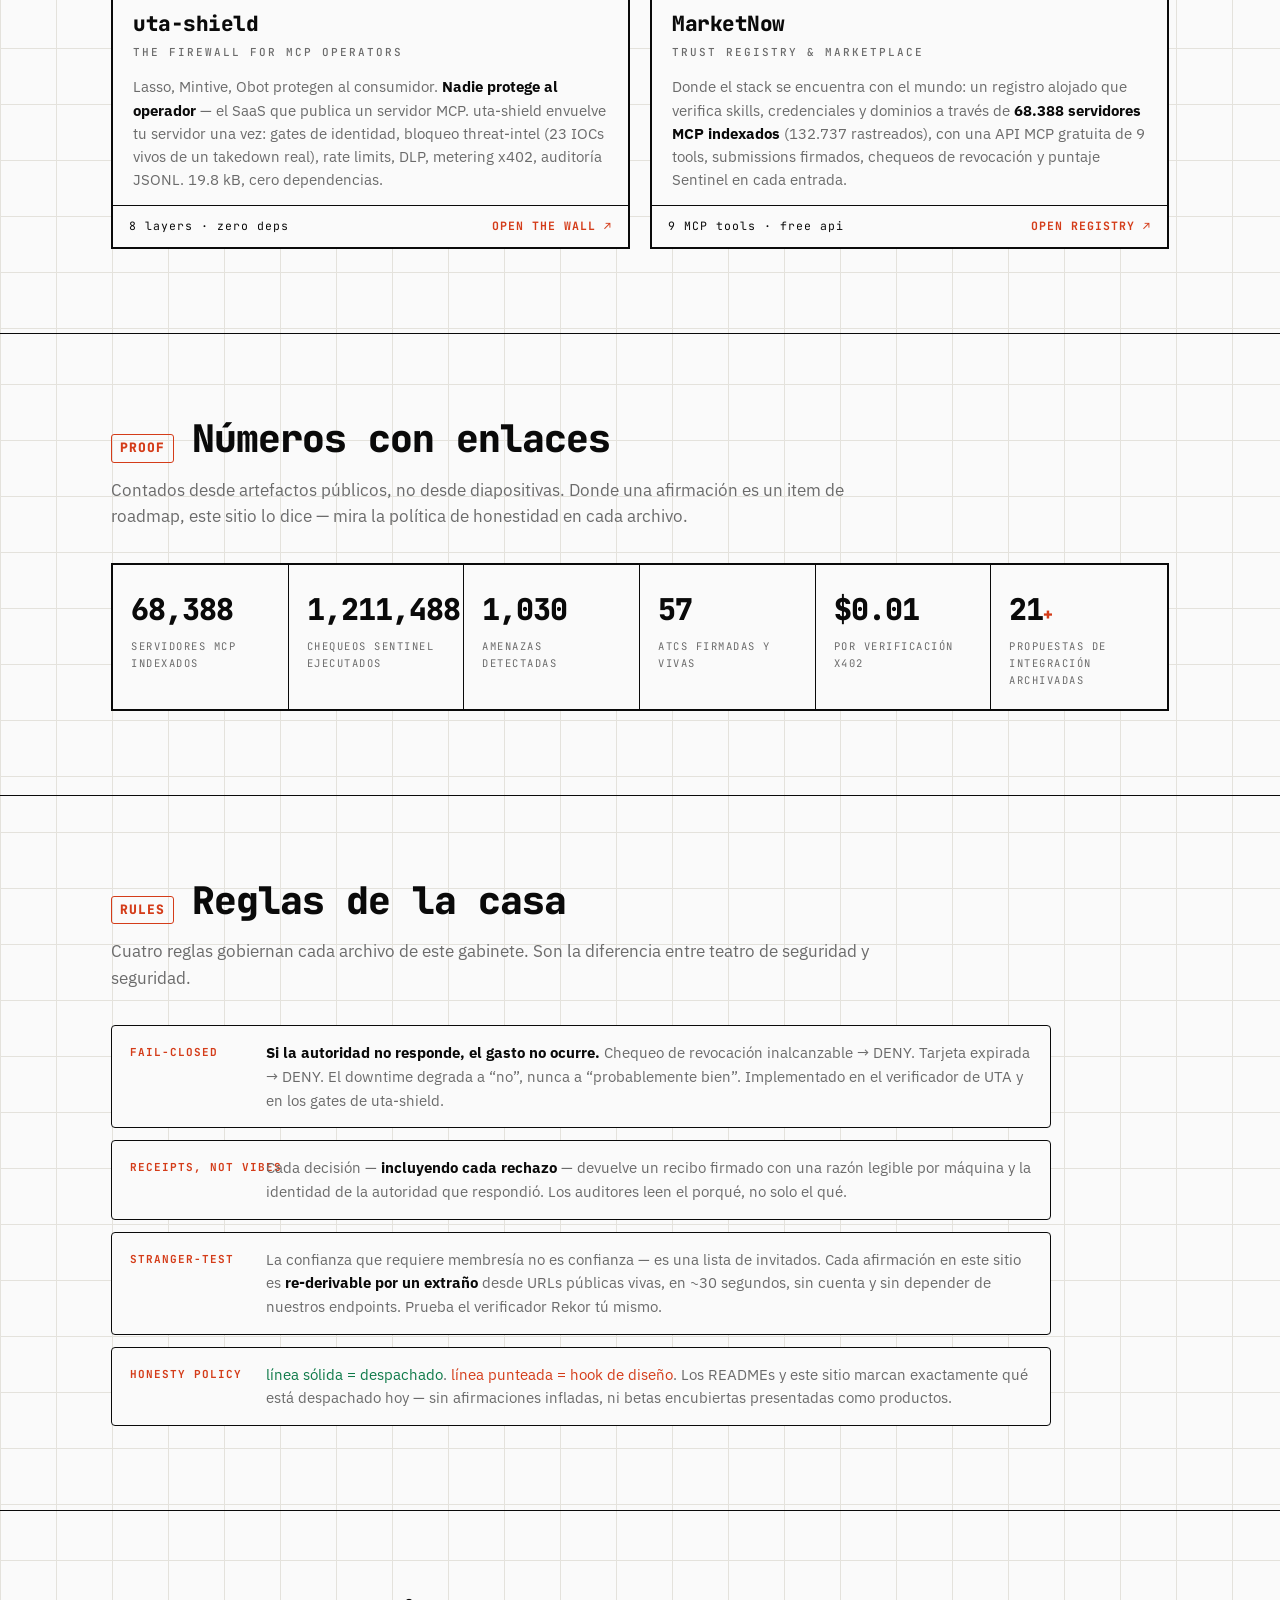
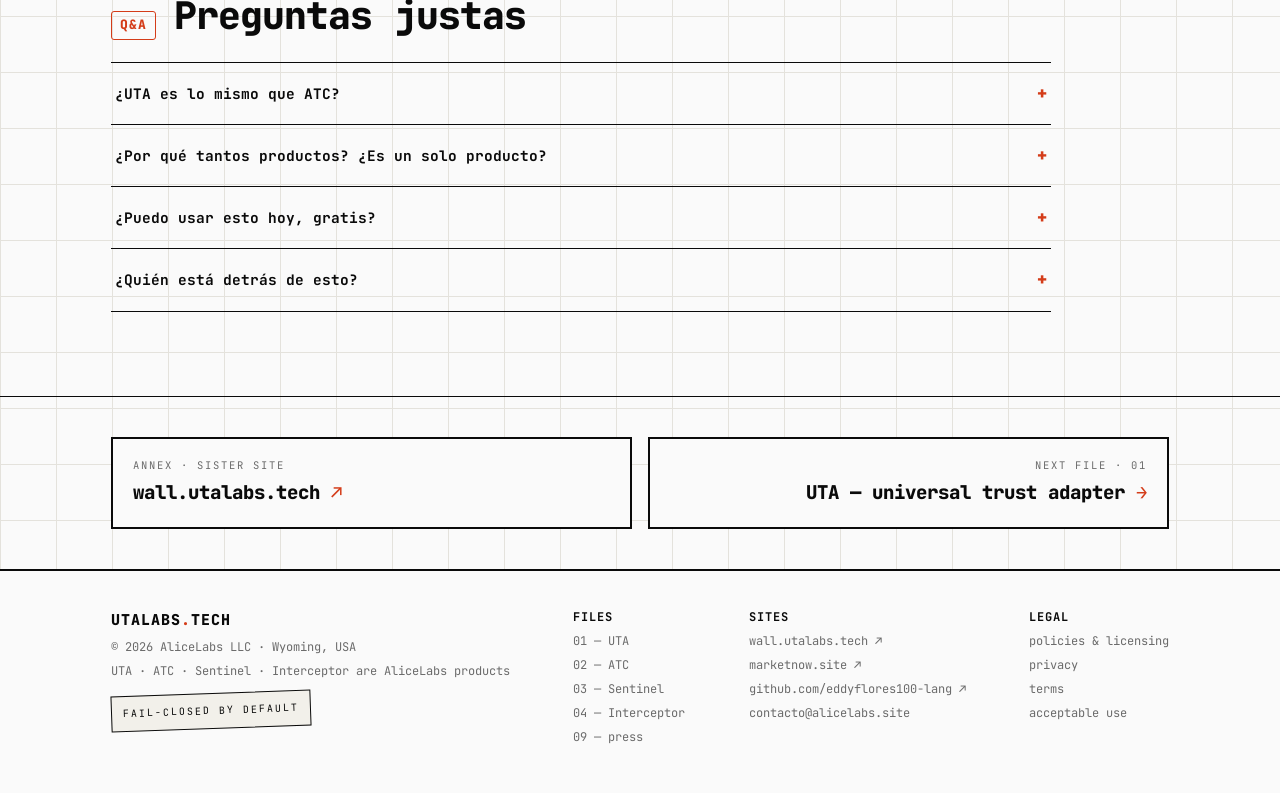
==== commit 3a2ba86b: "press: launch kit in English (release, LinkedIn, X thread, Show HN) + link from index footer" ====
--- a/index.html
+++ b/index.html
@@ -347,7 +347,8 @@
 <a href="/uta/">01 — UTA</a><br/>
 <a href="/atc/">02 — ATC</a><br/>
 <a href="/sentinel/">03 — Sentinel</a><br/>
-<a href="/interceptor/">04 — Interceptor</a>
+<a href="/interceptor/">04 — Interceptor</a><br/>
+<a href="/press/">09 — press</a>
 </div>
 <div class="fcol">
 <b>SITES</b><br/>
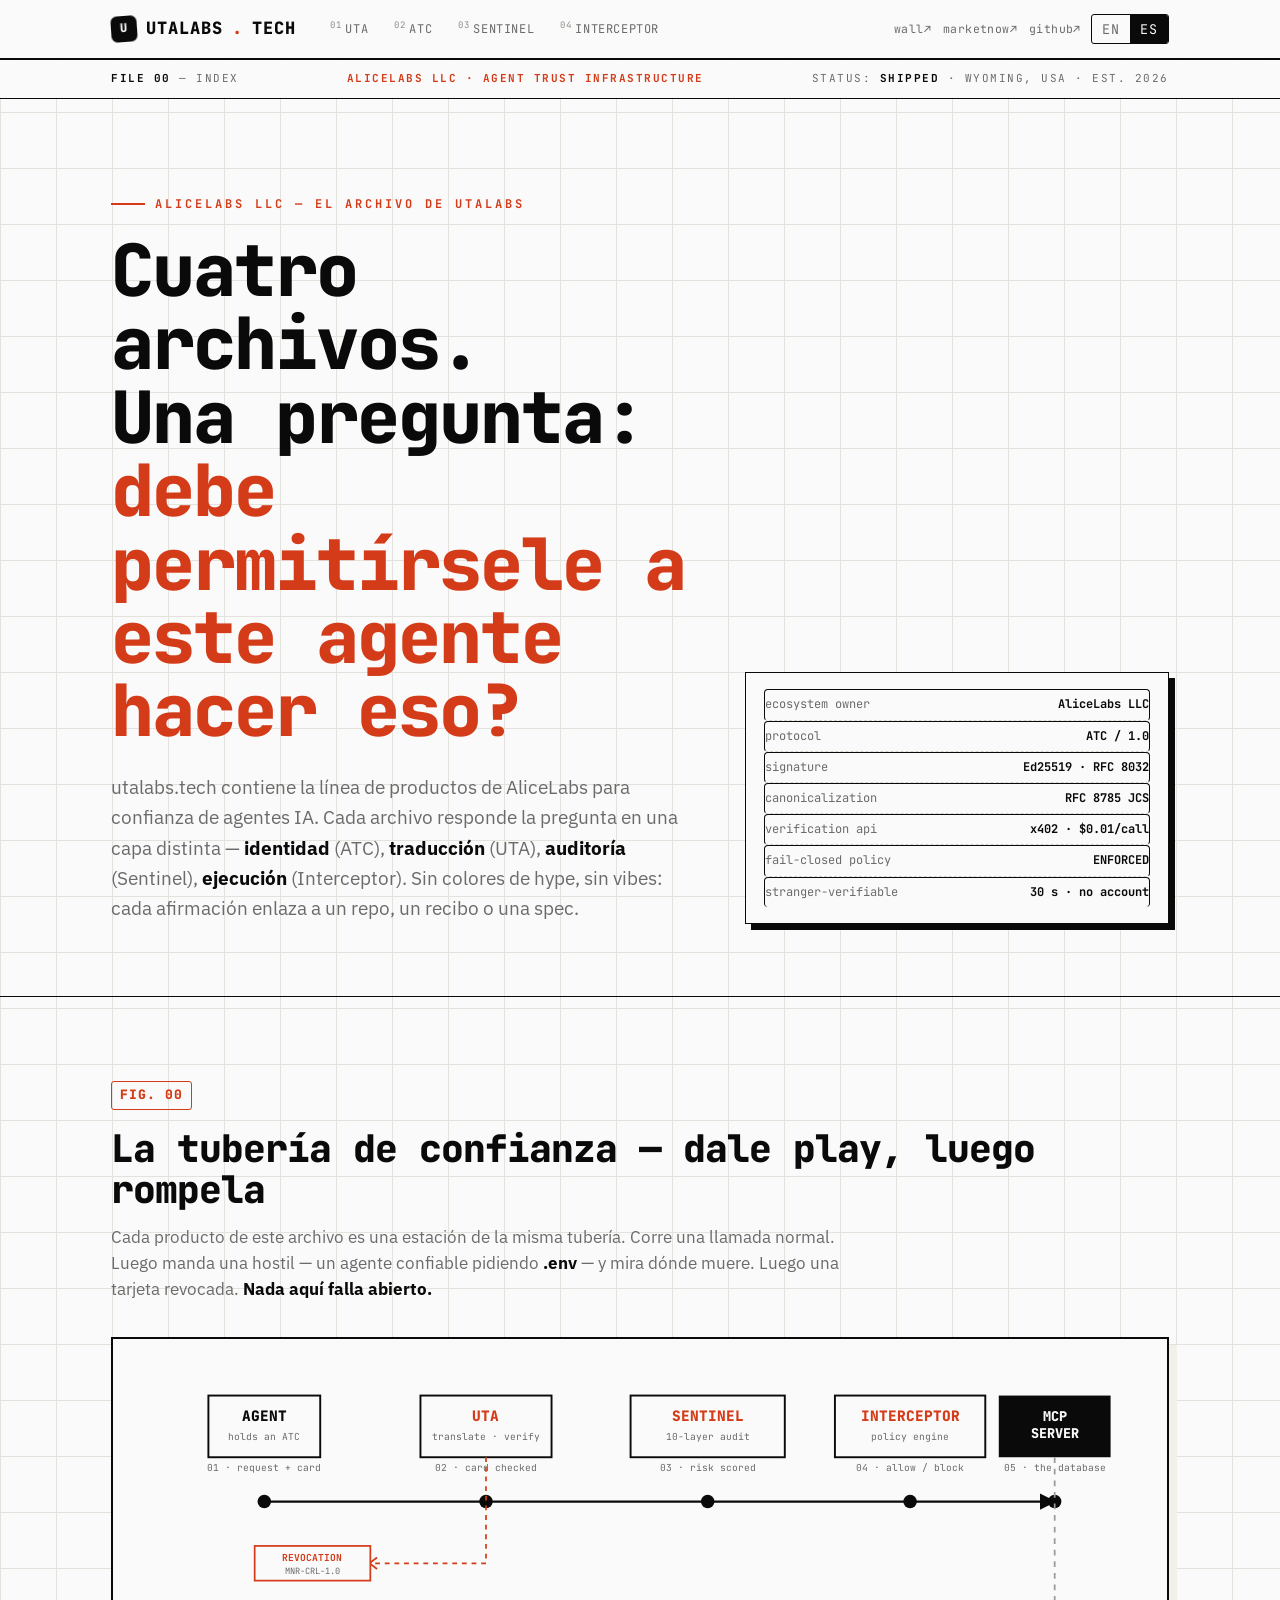
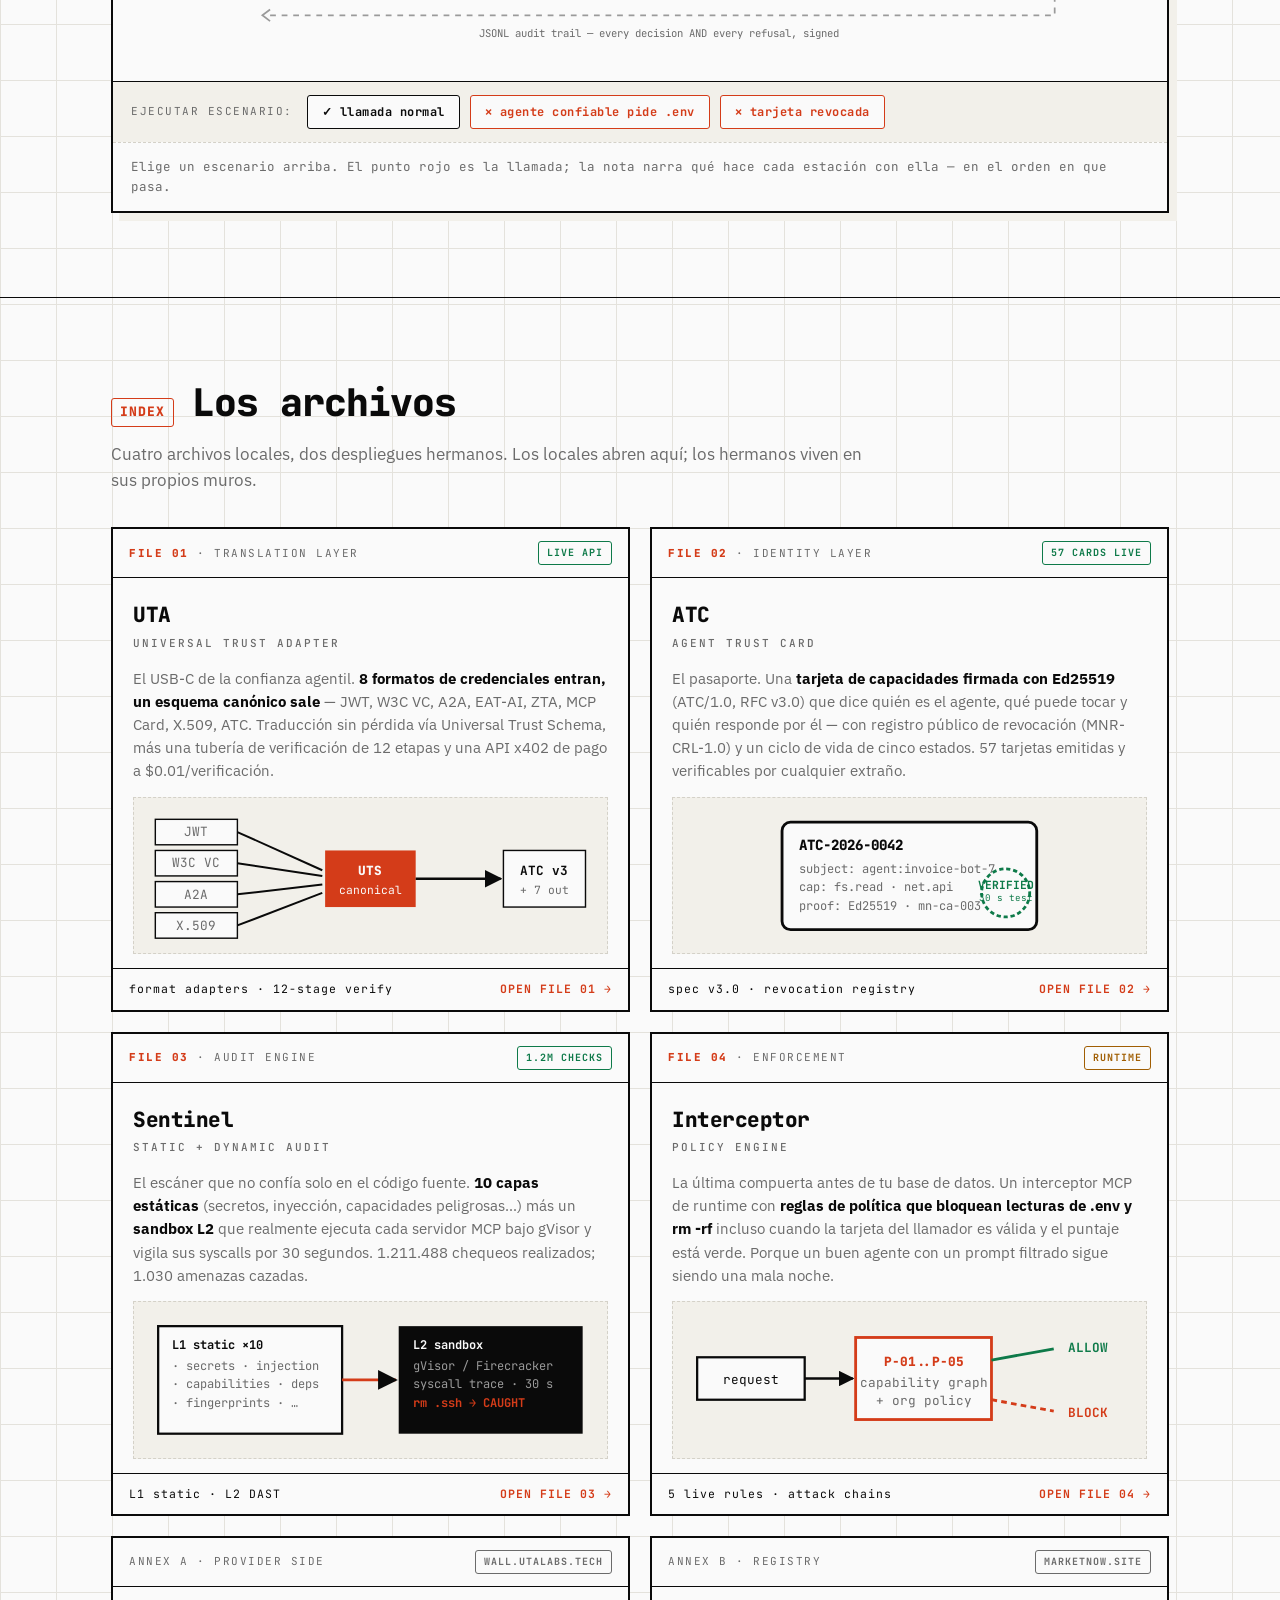
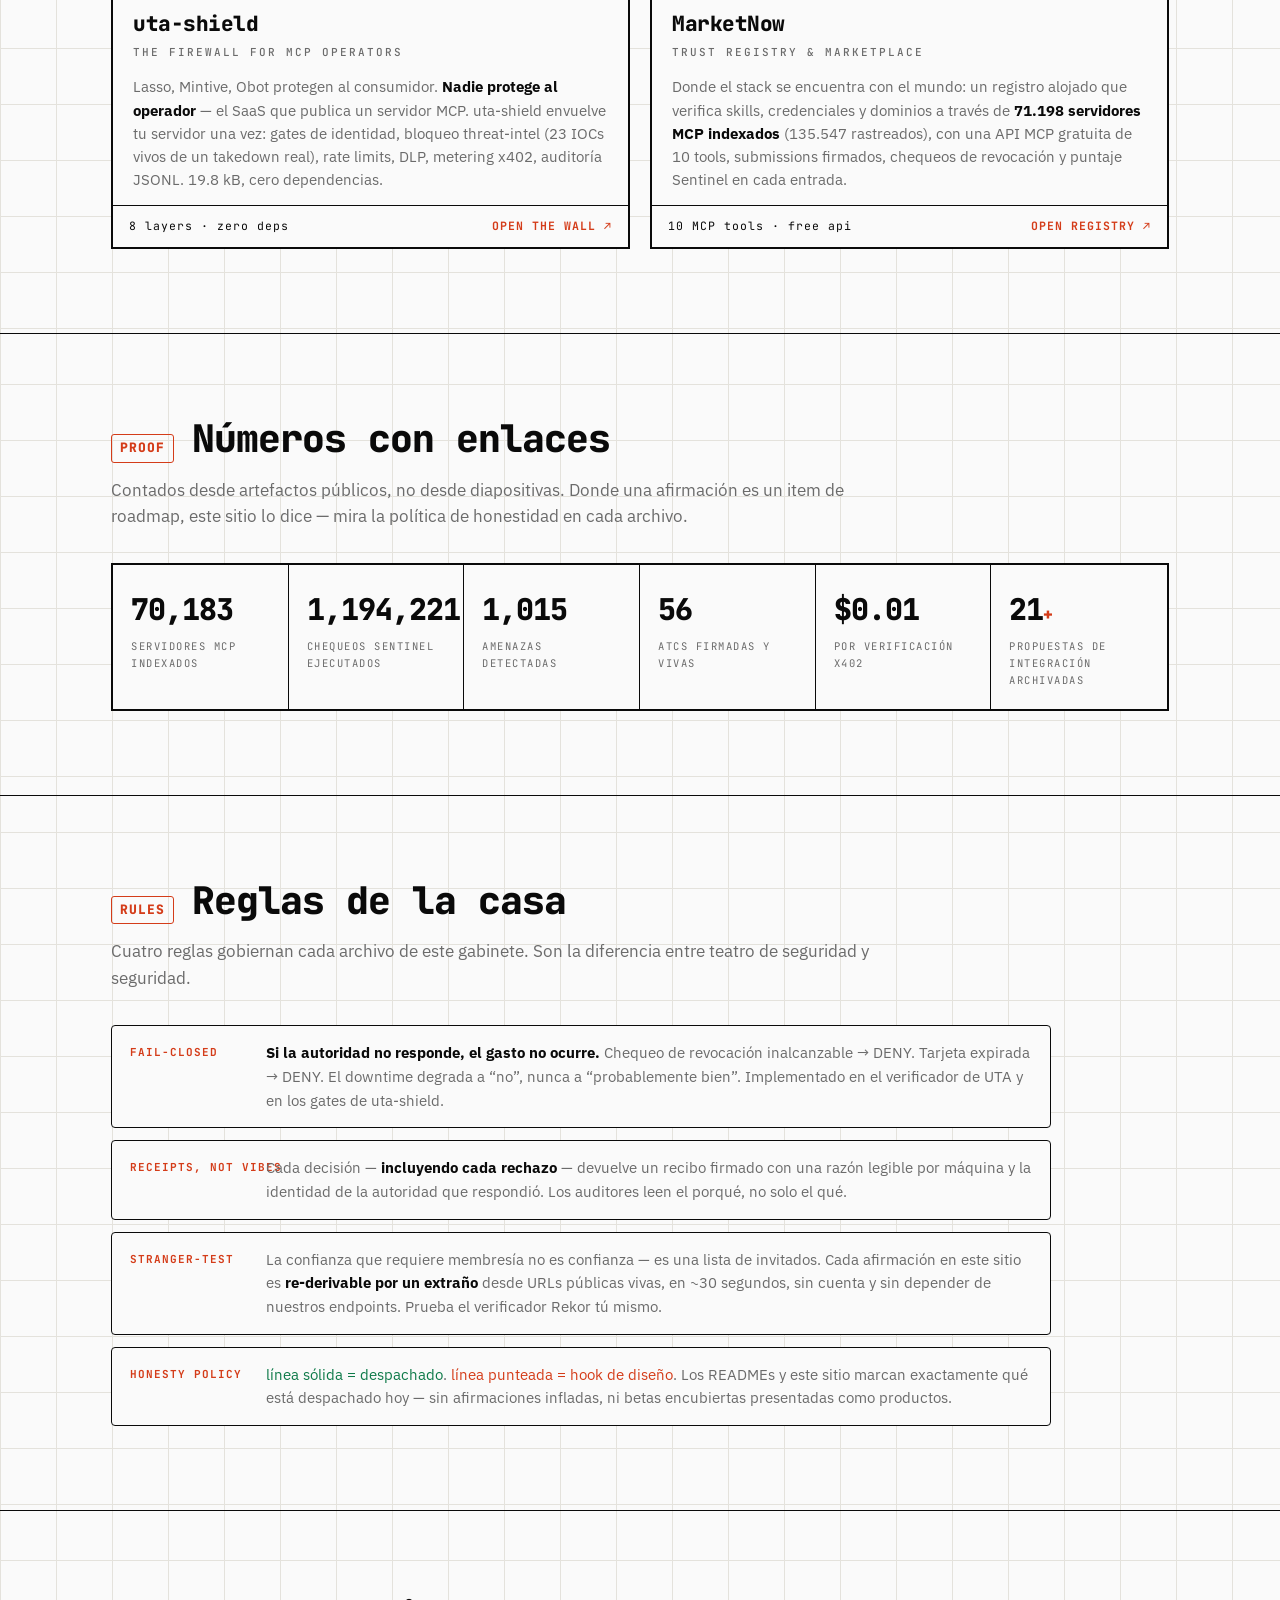
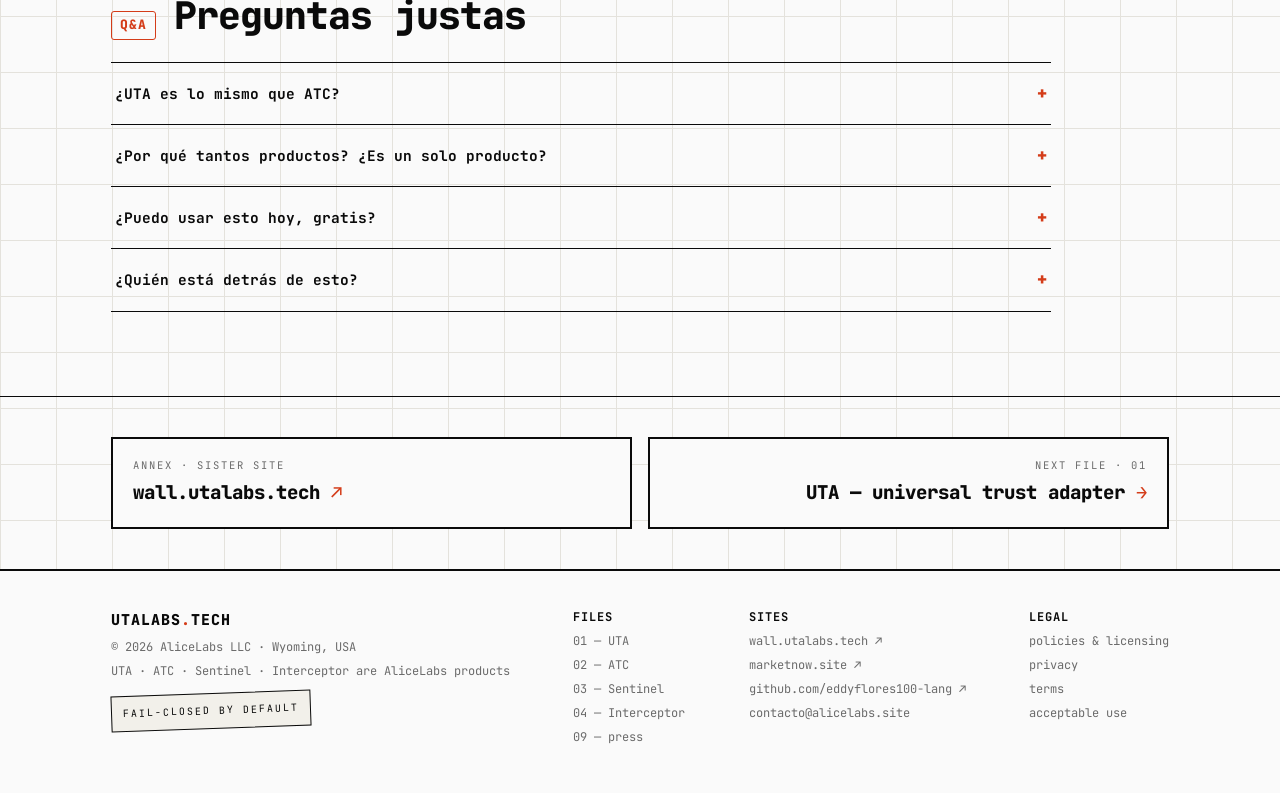
==== commit dc22e22c: "stats: MCP servers 68388 -> 71198 indexed, 132737 -> 135547 tracked, 9 -> 10 MCP tools (sync with ma" ====
--- a/index.html
+++ b/index.html
@@ -261,9 +261,9 @@
 <div class="pc-top"><span>ANNEX B · registry</span><span class="badge ext">marketnow.site</span></div>
 <div class="pc-body">
 <h3>MarketNow<small>trust registry &amp; marketplace</small></h3>
-<p data-en="Where the stack meets the world: a hosted registry verifying skills, credentials and domains across &lt;b&gt;68,388 indexed MCP servers&lt;/b&gt; (132,737 tracked), with a free 9-tool MCP API, signed skill submissions, revocation checks and Sentinel scoring on every entry.">Donde el stack se encuentra con el mundo: un registro alojado que verifica skills, credenciales y dominios a través de <b>68.388 servidores MCP indexados</b> (132.737 rastreados), con una API MCP gratuita de 9 tools, submissions firmados, chequeos de revocación y puntaje Sentinel en cada entrada.</p>
-</div>
-<div class="pc-foot"><span>9 MCP tools · free api</span><span class="go">OPEN REGISTRY ↗</span></div>
+<p data-en="Where the stack meets the world: a hosted registry verifying skills, credentials and domains across &lt;b&gt;68,388 indexed MCP servers&lt;/b&gt; (132,737 tracked), with a free 9-tool MCP API, signed skill submissions, revocation checks and Sentinel scoring on every entry.">Donde el stack se encuentra con el mundo: un registro alojado que verifica skills, credenciales y dominios a través de <b>71.198 servidores MCP indexados</b> (135.547 rastreados), con una API MCP gratuita de 10 tools, submissions firmados, chequeos de revocación y puntaje Sentinel en cada entrada.</p>
+</div>
+<div class="pc-foot"><span>10 MCP tools · free api</span><span class="go">OPEN REGISTRY ↗</span></div>
 </a>
 </div>
 </div>
@@ -274,7 +274,7 @@
 <div class="sec-head rv"><span class="no">PROOF</span><h2 data-en="Numbers with links">Números con enlaces</h2></div>
 <p class="lede rv" data-en="Counted from public artifacts, not from slide decks. Where a claim is a roadmap item, this site says so — see the honesty policy on each file.">Contados desde artefactos públicos, no desde diapositivas. Donde una afirmación es un item de roadmap, este sitio lo dice — mira la política de honestidad en cada archivo.</p>
 <div class="stats rv">
-<div class="st"><div class="n"><span data-count="68388">0</span></div><div class="l" data-en="MCP servers indexed">servidores MCP indexados</div></div>
+<div class="st"><div class="n"><span data-count="71198">0</span></div><div class="l" data-en="MCP servers indexed">servidores MCP indexados</div></div>
 <div class="st"><div class="n"><span data-count="1211488">0</span></div><div class="l" data-en="sentinel checks run">chequeos sentinel ejecutados</div></div>
 <div class="st"><div class="n"><span data-count="1030">0</span></div><div class="l" data-en="threats detected">amenazas detectadas</div></div>
 <div class="st"><div class="n"><span data-count="57">0</span></div><div class="l" data-en="ATCs signed &amp;amp; live">ATCs firmadas y vivas</div></div>
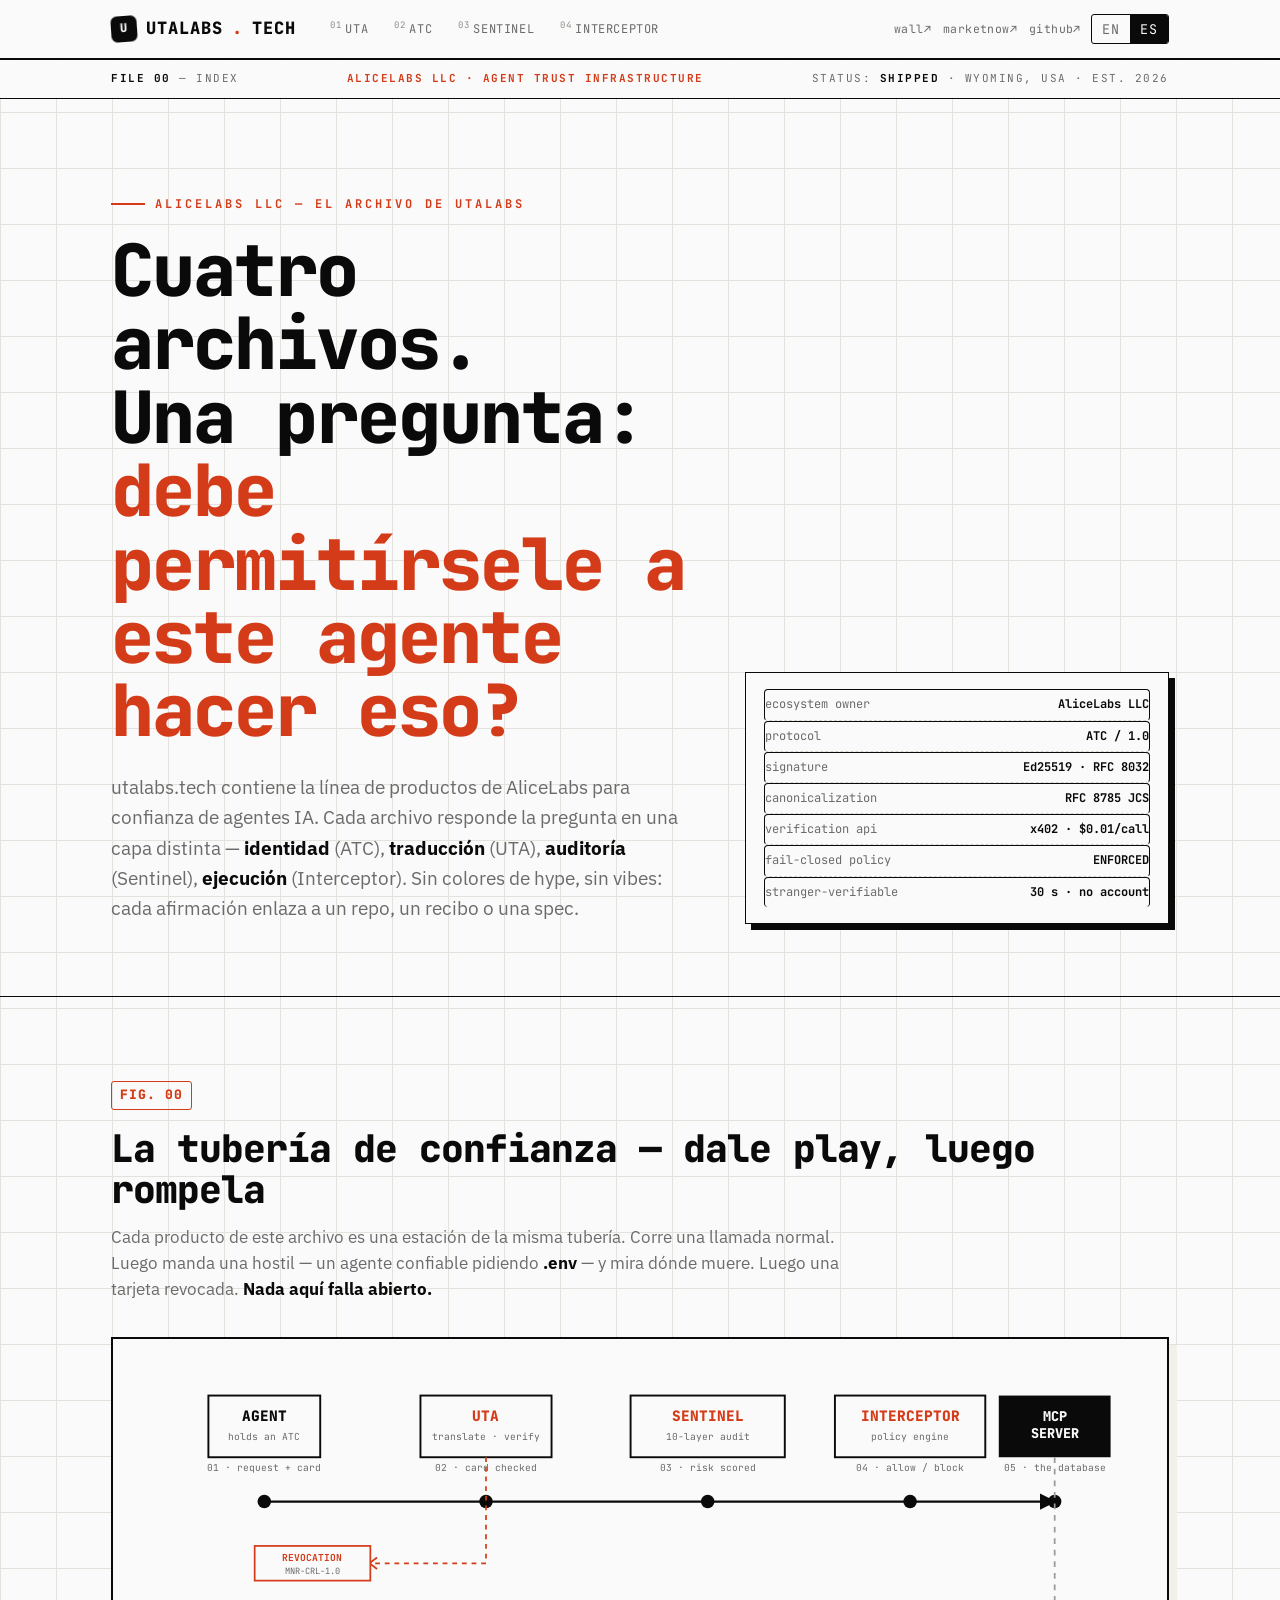
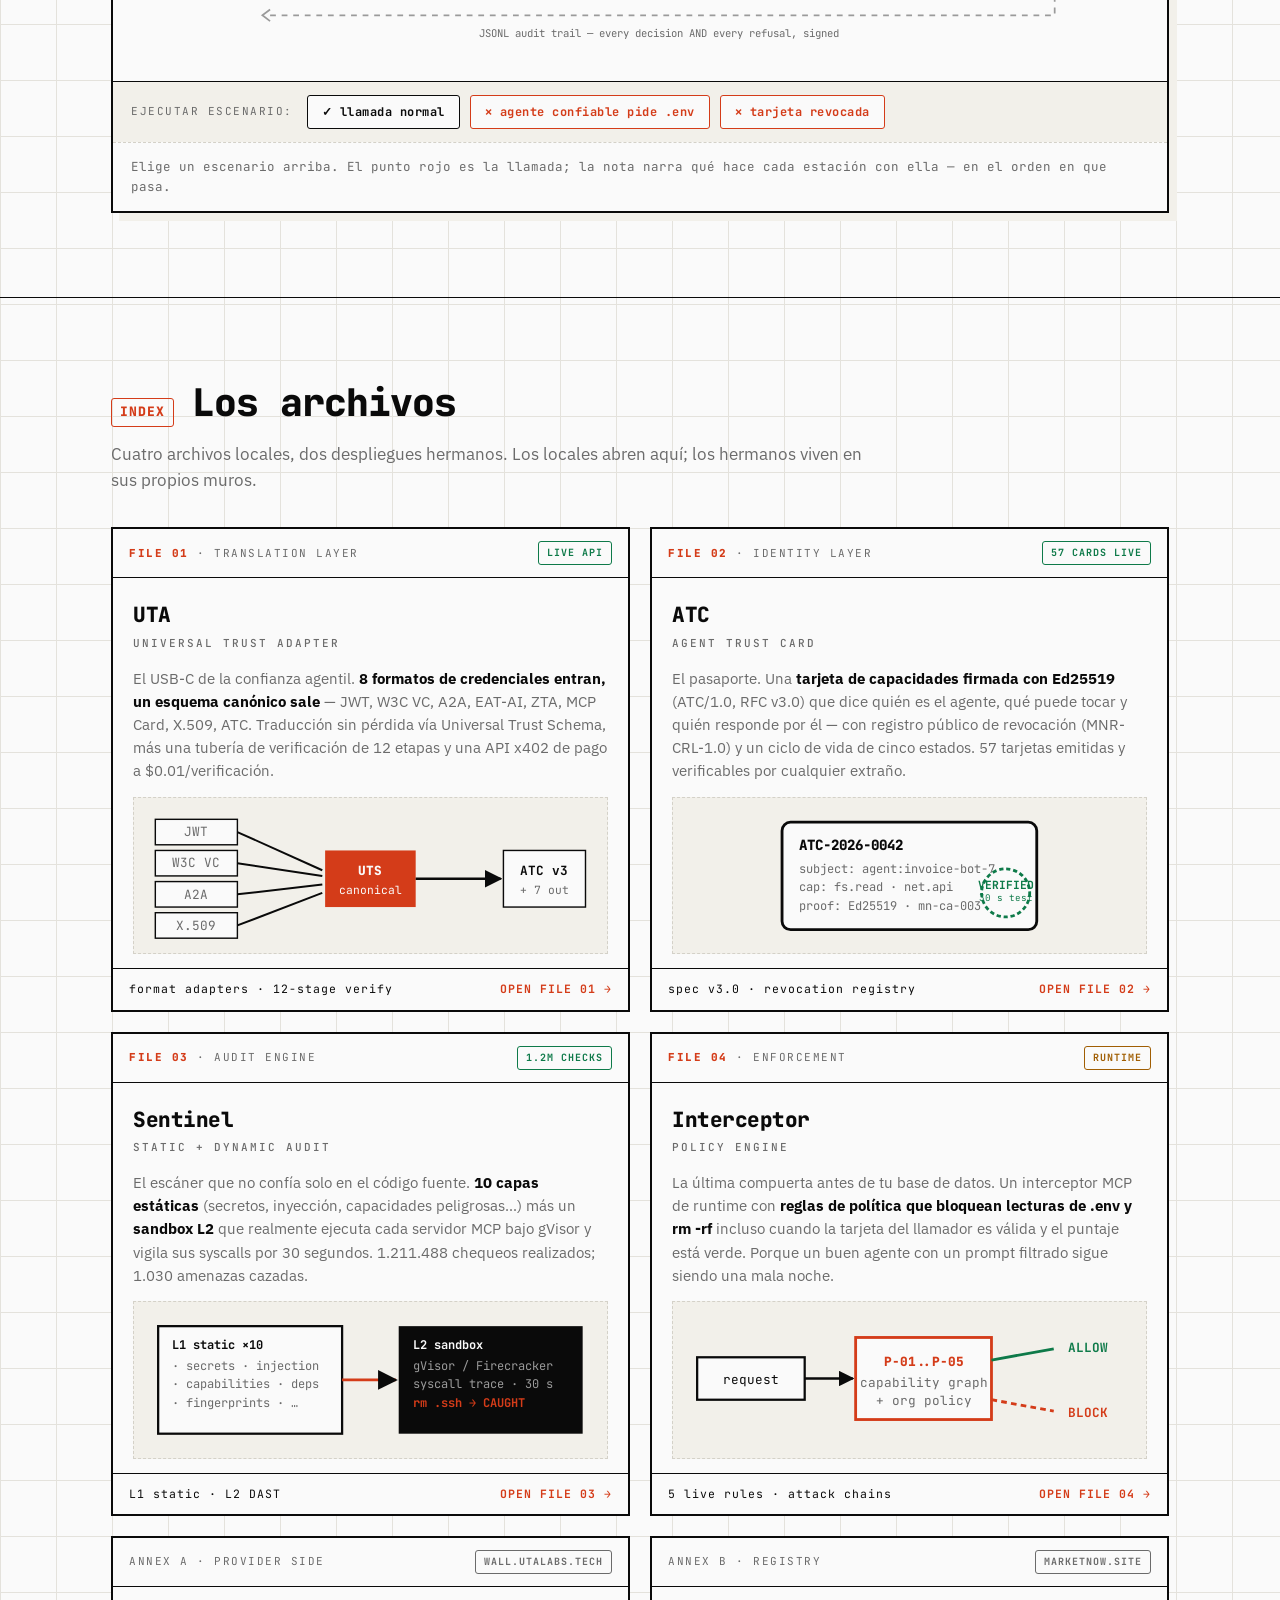
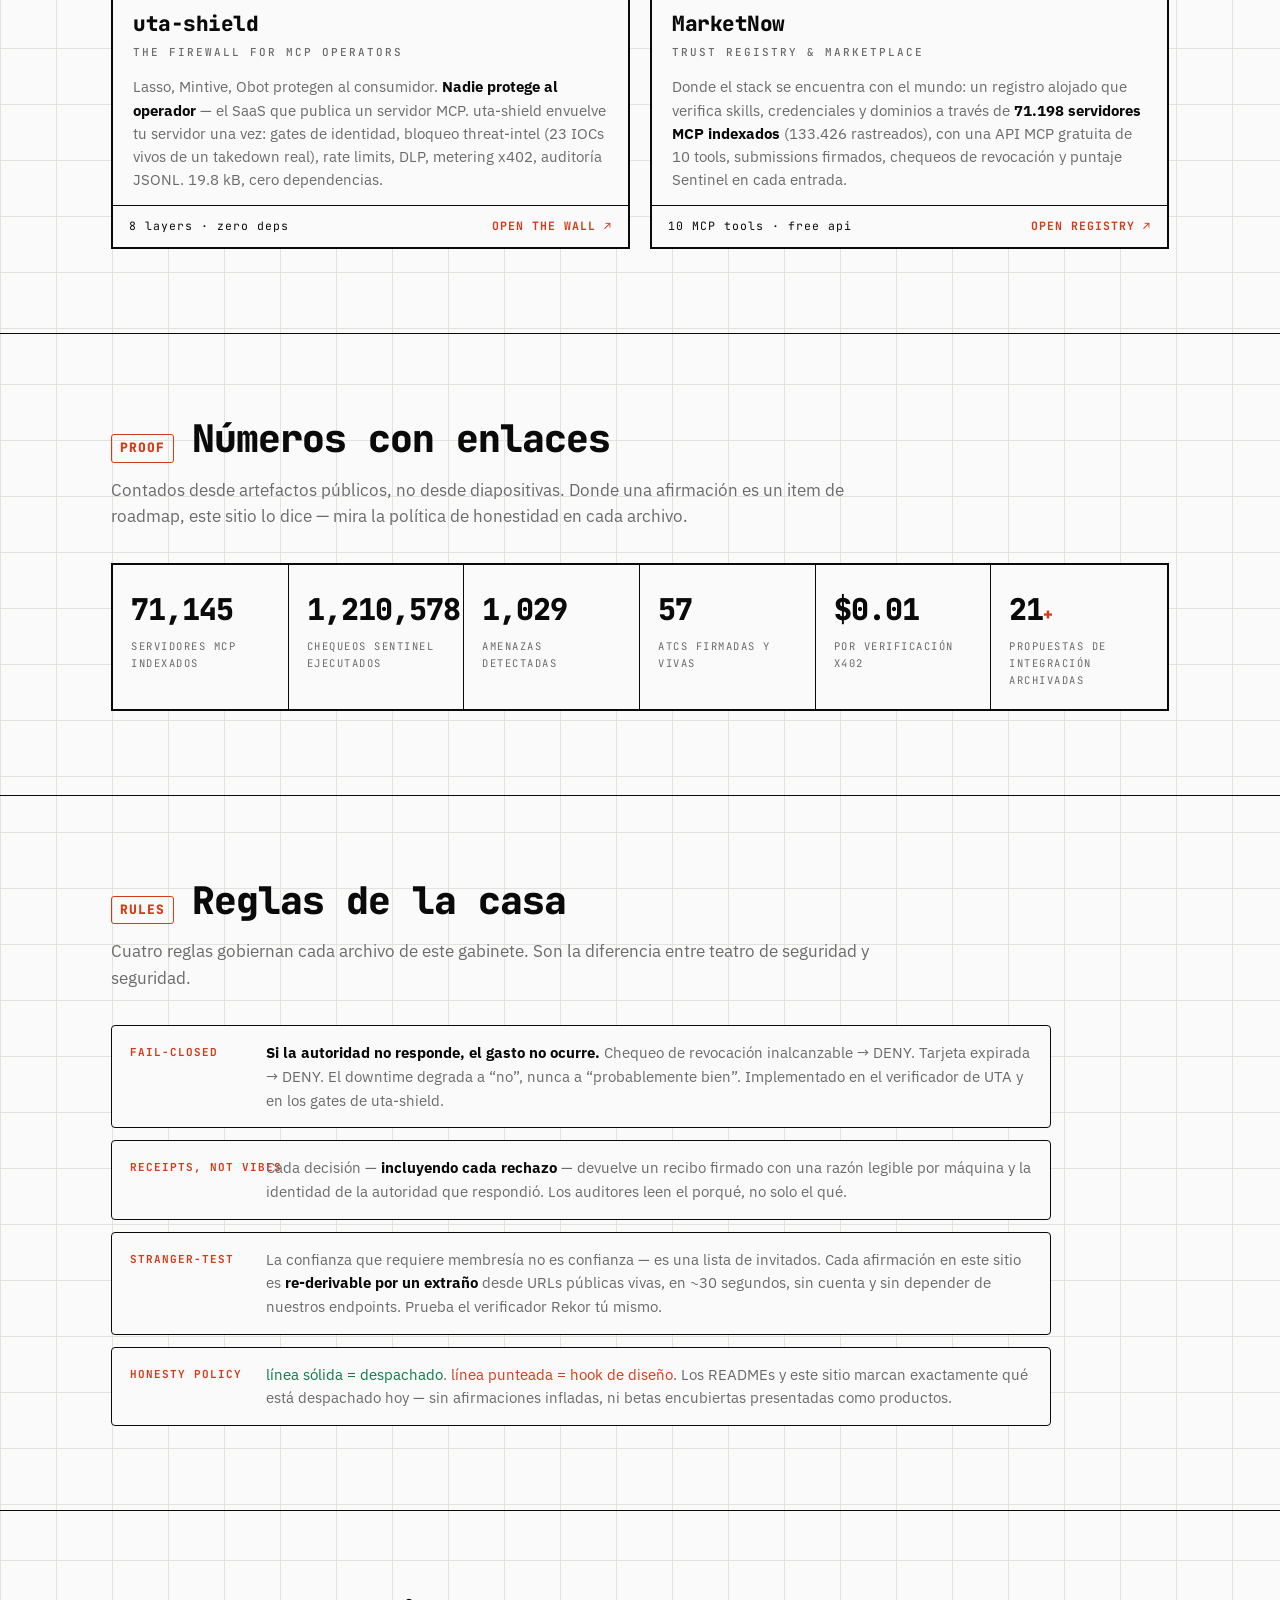
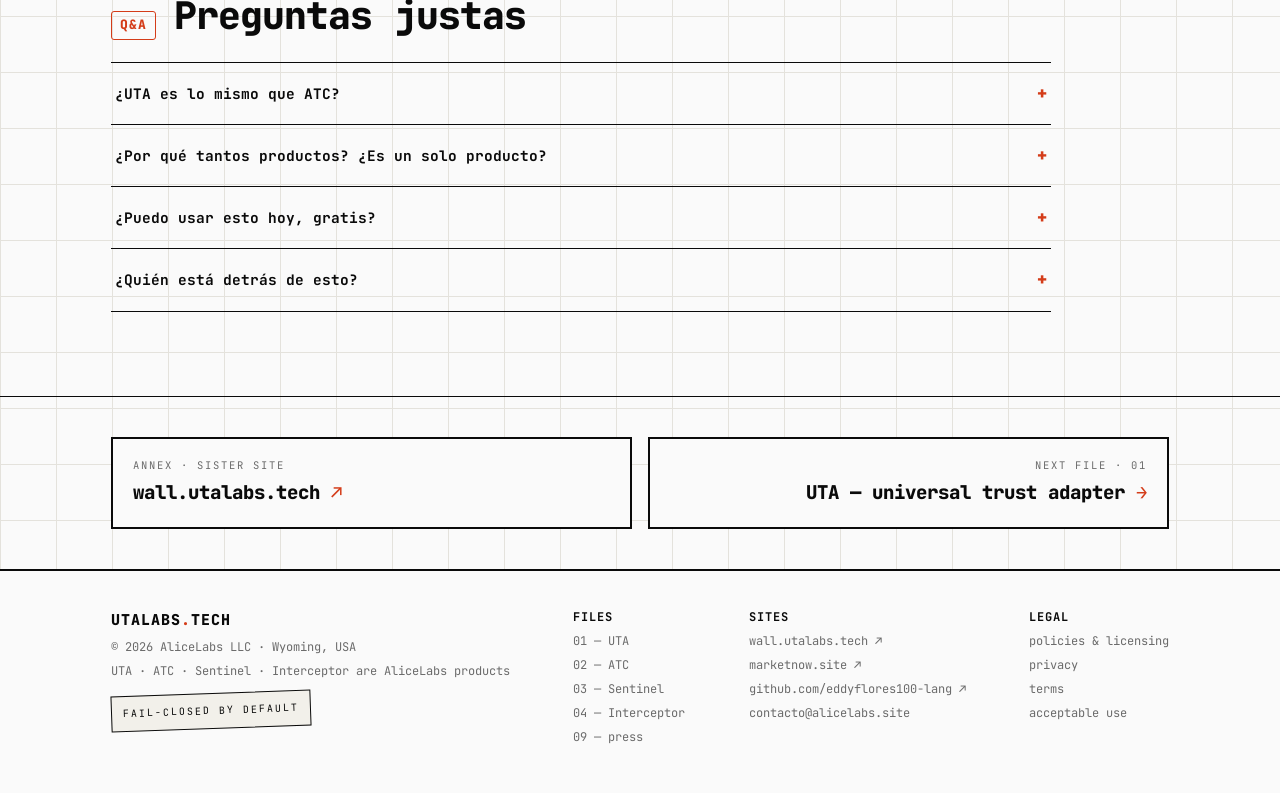
==== commit 7ac77b7a: "stats: sync with live registry data (71,198 indexed / 133,426 tracked / 10-tool API) — legal audit t" ====
--- a/index.html
+++ b/index.html
@@ -261,7 +261,7 @@
 <div class="pc-top"><span>ANNEX B · registry</span><span class="badge ext">marketnow.site</span></div>
 <div class="pc-body">
 <h3>MarketNow<small>trust registry &amp; marketplace</small></h3>
-<p data-en="Where the stack meets the world: a hosted registry verifying skills, credentials and domains across &lt;b&gt;68,388 indexed MCP servers&lt;/b&gt; (132,737 tracked), with a free 9-tool MCP API, signed skill submissions, revocation checks and Sentinel scoring on every entry.">Donde el stack se encuentra con el mundo: un registro alojado que verifica skills, credenciales y dominios a través de <b>71.198 servidores MCP indexados</b> (135.547 rastreados), con una API MCP gratuita de 10 tools, submissions firmados, chequeos de revocación y puntaje Sentinel en cada entrada.</p>
+<p data-en="Where the stack meets the world: a hosted registry verifying skills, credentials and domains across &lt;b&gt;71,198 indexed MCP servers&lt;/b&gt; (133,426 tracked), with a free 10-tool MCP API, signed skill submissions, revocation checks and Sentinel scoring on every entry.">Donde el stack se encuentra con el mundo: un registro alojado que verifica skills, credenciales y dominios a través de <b>71.198 servidores MCP indexados</b> (133.426 rastreados), con una API MCP gratuita de 10 tools, submissions firmados, chequeos de revocación y puntaje Sentinel en cada entrada.</p>
 </div>
 <div class="pc-foot"><span>10 MCP tools · free api</span><span class="go">OPEN REGISTRY ↗</span></div>
 </a>
